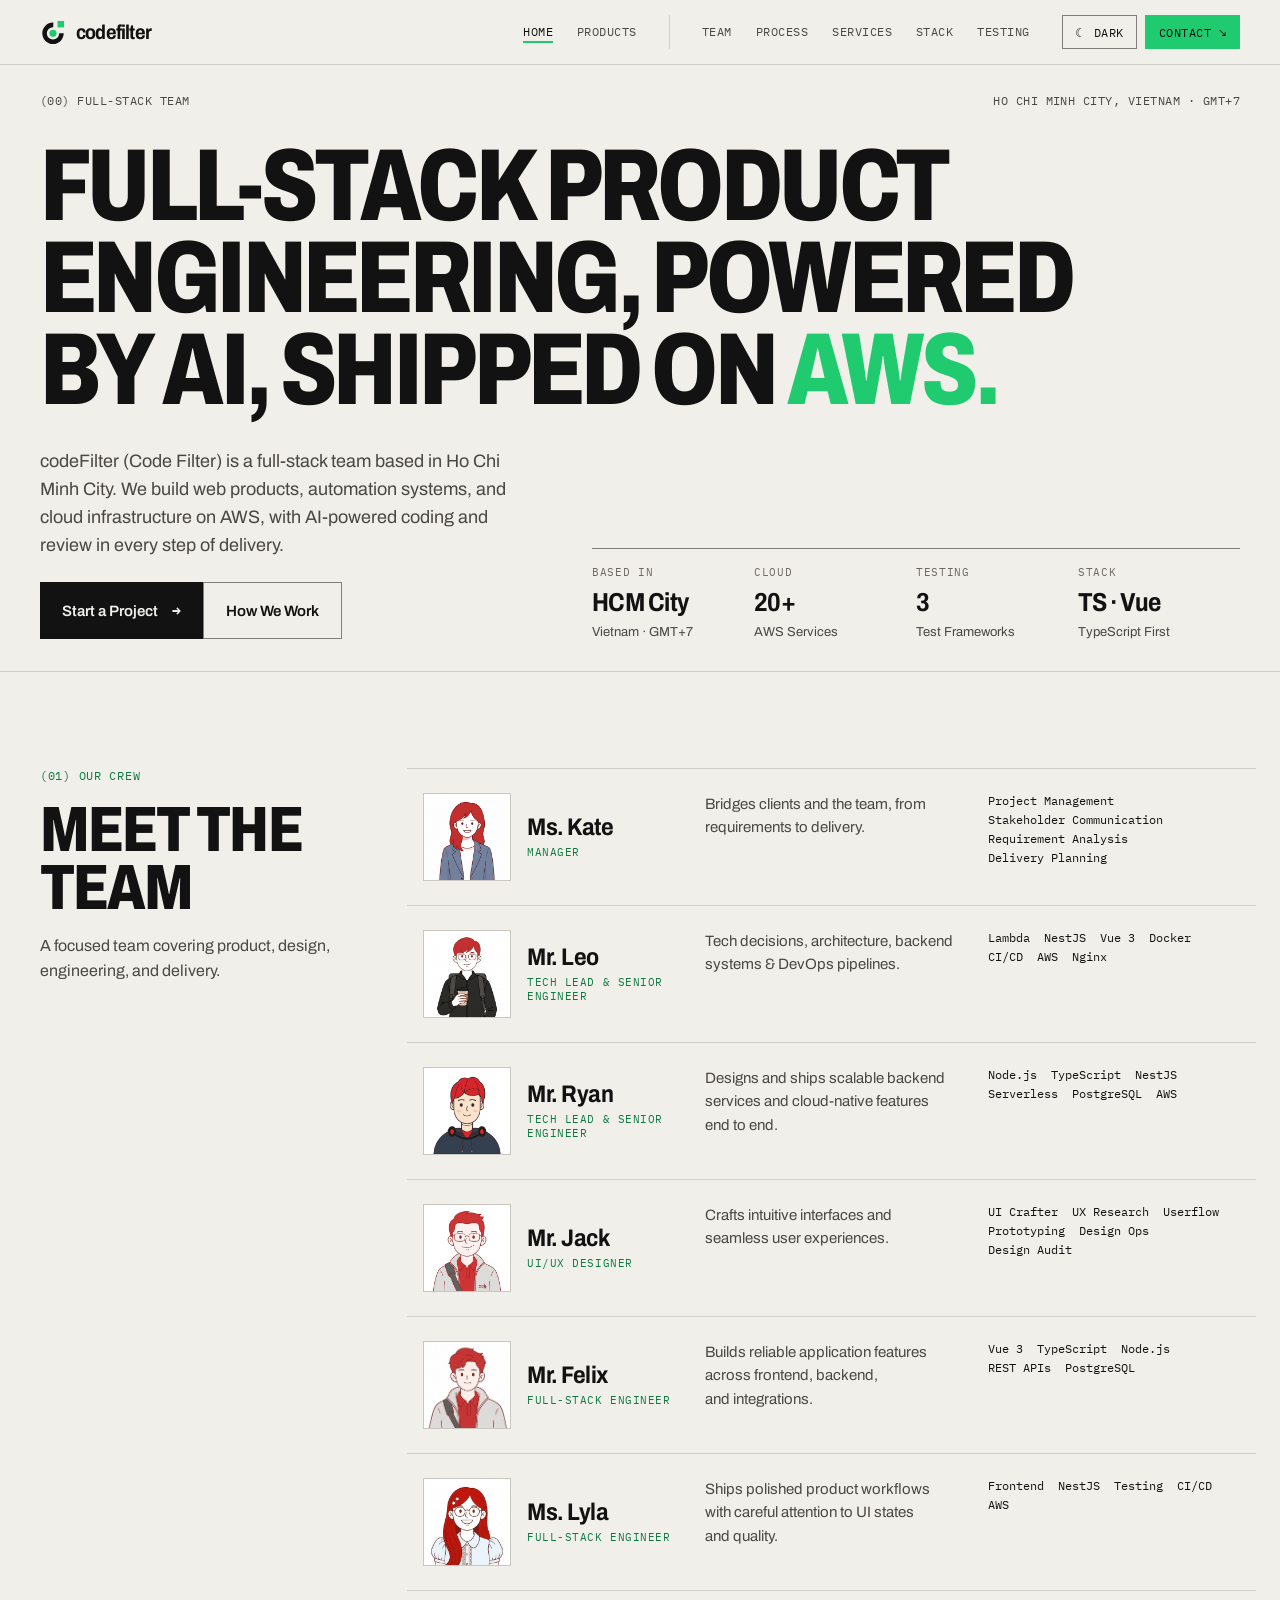
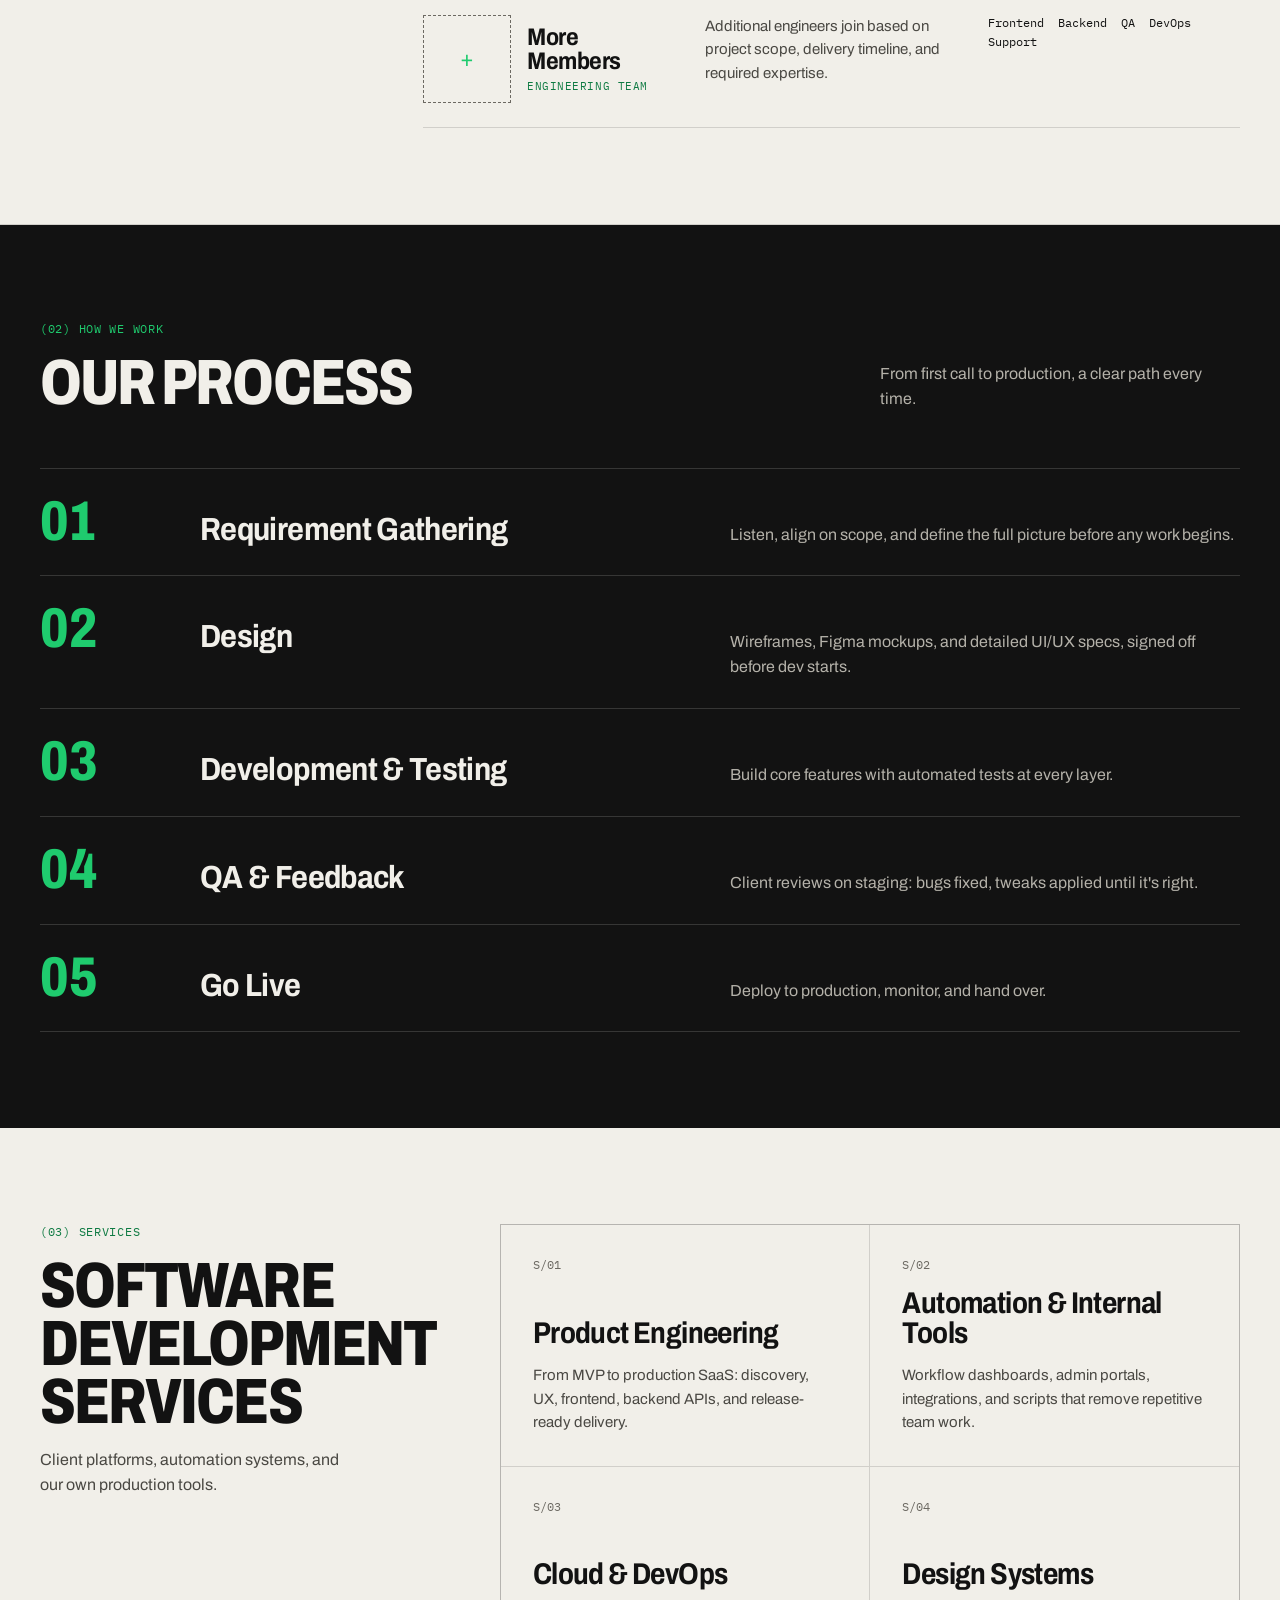
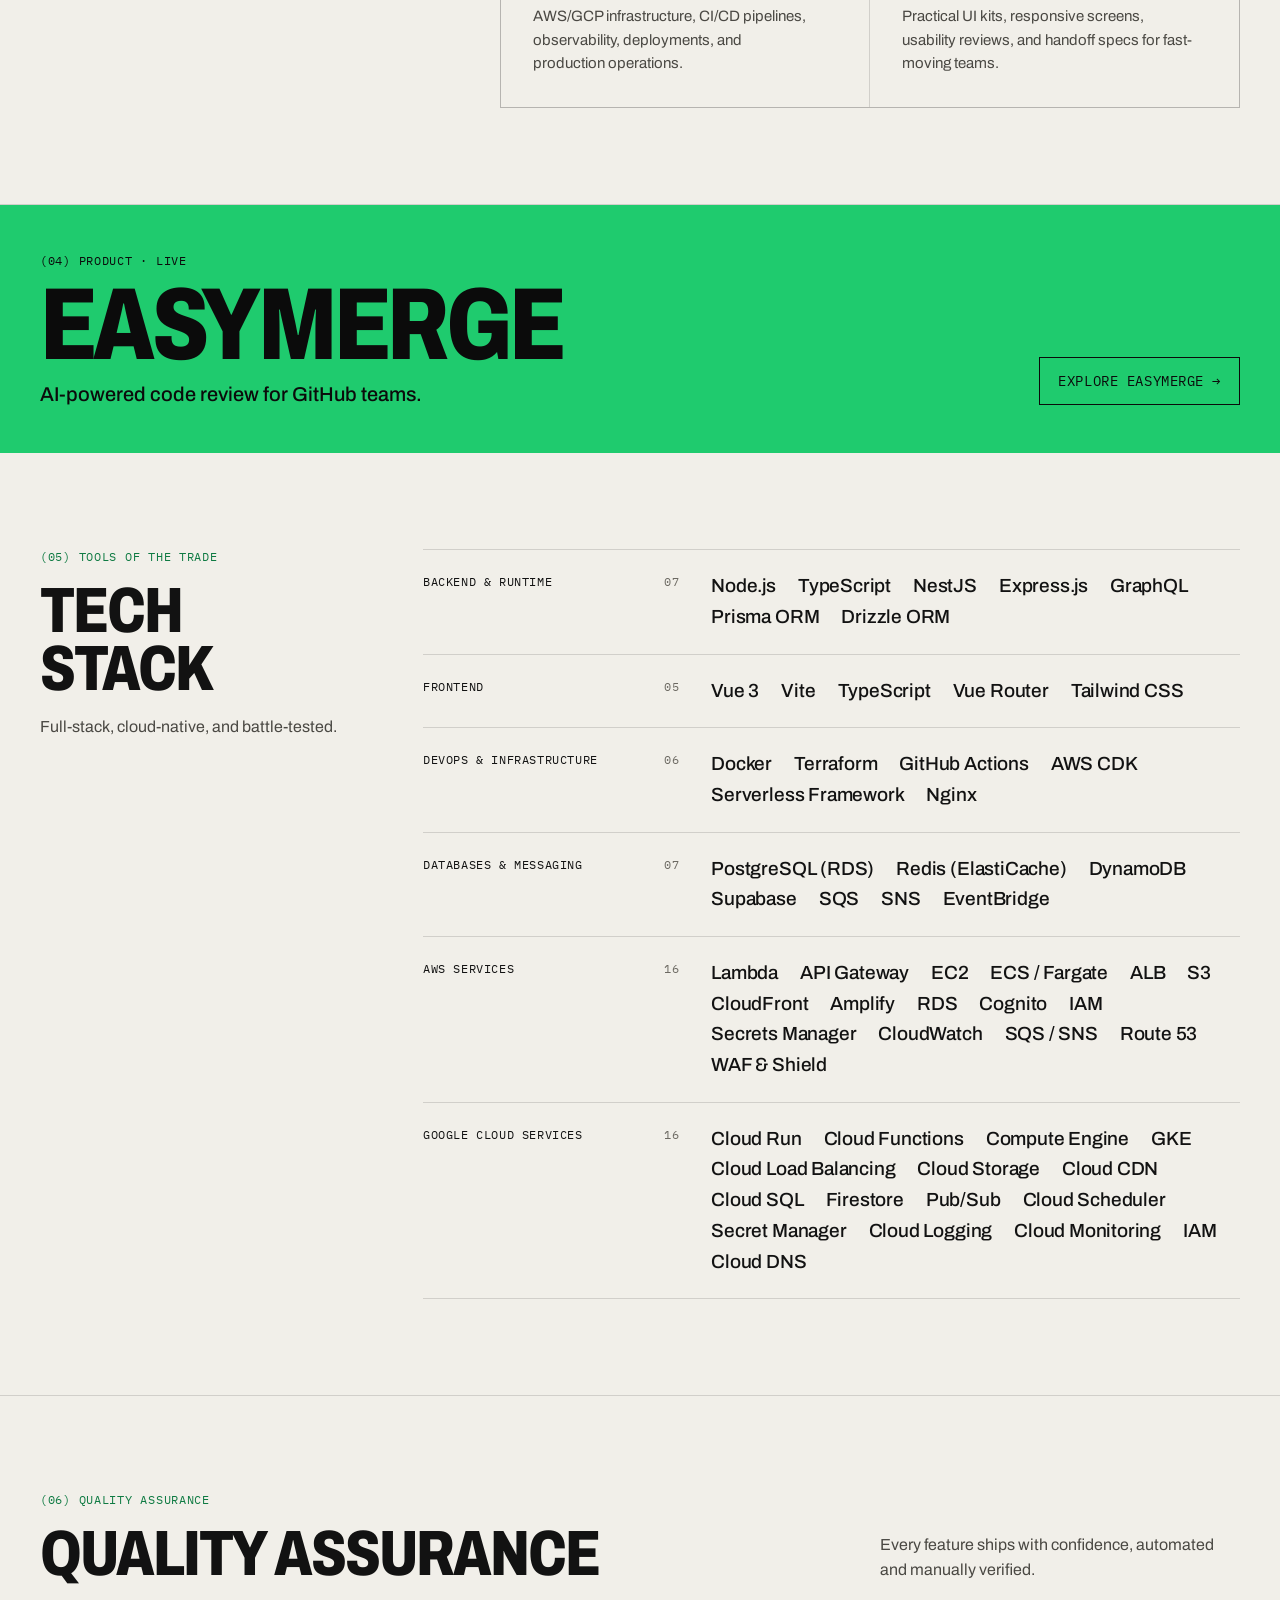
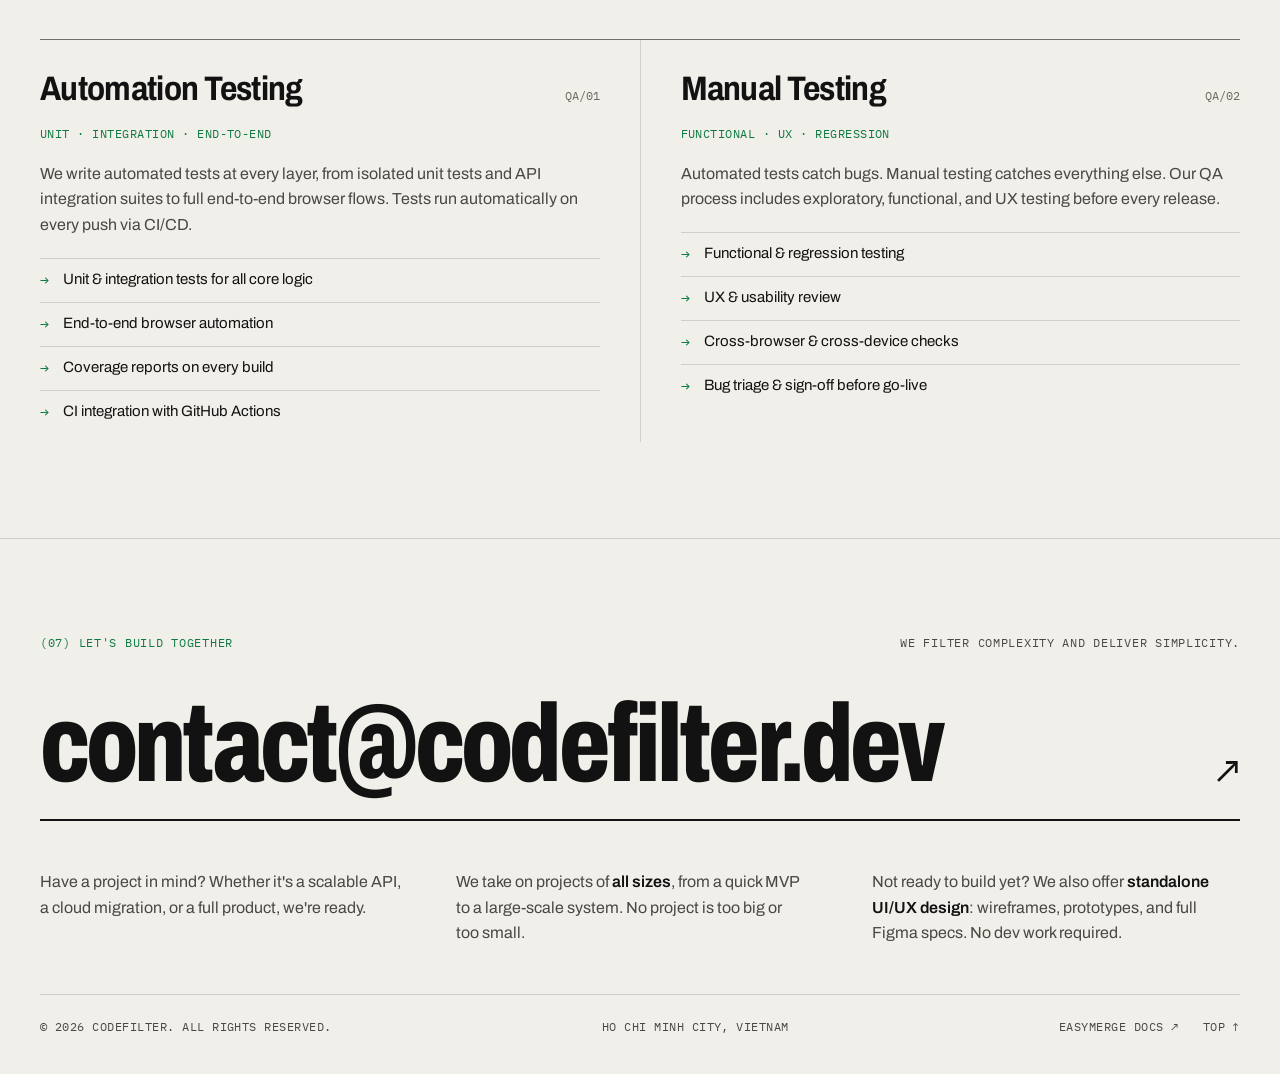
==== index.html @ 12707ea0 "feat: add Code Filter alternate brand name for SEO Co-Authored-By: Claude Opus 5.5 <noreply@anthropi" ====
<!DOCTYPE html>
<html lang="en">

<head>
  <meta charset="UTF-8" />
  <meta name="viewport" content="width=device-width, initial-scale=1.0" />
  <title>Full-Stack Development &amp; AWS Cloud Services | codeFilter</title>
  <meta name="description" content="Build web products, SaaS, automation tools, and AWS infrastructure with codeFilter (Code Filter), a full-stack development team in Ho Chi Minh City, Vietnam." />
  <link rel="canonical" href="https://codefilter.dev/" />
  <meta name="robots" content="index, follow, max-image-preview:large" />
  <meta name="theme-color" content="#F1EFE9" media="(prefers-color-scheme: light)" />
  <meta name="theme-color" content="#0F0F0E" media="(prefers-color-scheme: dark)" />

  <meta property="og:type" content="website" />
  <meta property="og:site_name" content="codeFilter" />
  <meta property="og:locale" content="en_US" />
  <meta property="og:title" content="Full-Stack Development &amp; AWS Cloud Services | codeFilter" />
  <meta property="og:description" content="Build web products, SaaS, automation tools, and AWS infrastructure with codeFilter (Code Filter), a full-stack development team in Ho Chi Minh City, Vietnam." />
  <meta property="og:url" content="https://codefilter.dev/" />
  <meta property="og:image" content="https://codefilter.dev/images/og-home.png" />
  <meta property="og:image:width" content="1200" />
  <meta property="og:image:height" content="630" />
  <meta property="og:image:alt" content="codeFilter: full-stack product engineering, powered by AI, shipped on AWS." />
  <meta name="twitter:card" content="summary_large_image" />
  <meta name="twitter:title" content="Full-Stack Development &amp; AWS Cloud Services | codeFilter" />
  <meta name="twitter:description" content="Build web products, SaaS, automation tools, and AWS infrastructure with codeFilter (Code Filter), a full-stack development team in Ho Chi Minh City, Vietnam." />
  <meta name="twitter:image" content="https://codefilter.dev/images/og-home.png" />

  <meta name="twitter:image:alt" content="codeFilter: full-stack product engineering, powered by AI, shipped on AWS." />

  <link rel="icon" href="images/favicon.svg?v=3" type="image/svg+xml" />
  <link rel="apple-touch-icon" href="images/logo-512.png" />
  <script type="application/ld+json">
{
  "@context": "https://schema.org",
  "@graph": [
    {
      "@type": "Organization",
      "@id": "https://codefilter.dev/#org",
      "name": "codeFilter",
      "alternateName": ["Code Filter", "CodeFilter"],
      "url": "https://codefilter.dev/",
      "logo": "https://codefilter.dev/images/logo-512.png",
      "email": "contact@codefilter.dev",
      "description": "Full-stack product engineering team in Ho Chi Minh City building web products, automation systems, and AWS cloud infrastructure.",
      "address": {
        "@type": "PostalAddress",
        "addressLocality": "Ho Chi Minh City",
        "addressCountry": "VN"
      },
      "areaServed": "Worldwide",
      "knowsAbout": [
        "Full-stack development",
        "TypeScript",
        "Vue 3",
        "NestJS",
        "AWS",
        "Google Cloud",
        "DevOps",
        "UI/UX design",
        "Automation testing"
      ]
    },
    {
      "@type": "WebSite",
      "@id": "https://codefilter.dev/#website",
      "url": "https://codefilter.dev/",
      "name": "codeFilter",
      "alternateName": ["Code Filter", "CodeFilter"],
      "publisher": {
        "@id": "https://codefilter.dev/#org"
      },
      "inLanguage": "en"
    },
    {
      "@type": "Service",
      "@id": "https://codefilter.dev/#service-1",
      "name": "Product Engineering",
      "description": "From MVP to production SaaS: discovery, UX, frontend, backend APIs, and release-ready delivery.",
      "url": "https://codefilter.dev/#services",
      "provider": {
        "@id": "https://codefilter.dev/#org"
      }
    },
    {
      "@type": "Service",
      "@id": "https://codefilter.dev/#service-2",
      "name": "Automation & Internal Tools",
      "description": "Workflow dashboards, admin portals, integrations, and scripts that remove repetitive team work.",
      "url": "https://codefilter.dev/#services",
      "provider": {
        "@id": "https://codefilter.dev/#org"
      }
    },
    {
      "@type": "Service",
      "@id": "https://codefilter.dev/#service-3",
      "name": "Cloud & DevOps",
      "description": "AWS/GCP infrastructure, CI/CD pipelines, observability, deployments, and production operations.",
      "url": "https://codefilter.dev/#services",
      "provider": {
        "@id": "https://codefilter.dev/#org"
      }
    },
    {
      "@type": "Service",
      "@id": "https://codefilter.dev/#service-4",
      "name": "Design Systems",
      "description": "Practical UI kits, responsive screens, usability reviews, and handoff specs for fast-moving teams.",
      "url": "https://codefilter.dev/#services",
      "provider": {
        "@id": "https://codefilter.dev/#org"
      }
    },
    {
      "@type": "WebPage",
      "@id": "https://codefilter.dev/#webpage",
      "url": "https://codefilter.dev/",
      "name": "Full-Stack Development & AWS Cloud Services | codeFilter",
      "description": "Build web products, SaaS, automation tools, and AWS infrastructure with codeFilter (Code Filter), a full-stack development team in Ho Chi Minh City, Vietnam.",
      "inLanguage": "en",
      "isPartOf": {
        "@id": "https://codefilter.dev/#website"
      },
      "about": {
        "@id": "https://codefilter.dev/#org"
      },
      "primaryImageOfPage": {
        "@type": "ImageObject",
        "url": "https://codefilter.dev/images/og-home.png",
        "width": 1200,
        "height": 630
      },
      "mentions": [
        {
          "@id": "https://codefilter.dev/#service-1"
        },
        {
          "@id": "https://codefilter.dev/#service-2"
        },
        {
          "@id": "https://codefilter.dev/#service-3"
        },
        {
          "@id": "https://codefilter.dev/#service-4"
        }
      ]
    }
  ]
}
  </script>
  <link rel="preconnect" href="https://fonts.googleapis.com" />
  <link rel="preconnect" href="https://fonts.gstatic.com" crossorigin />
  <link
    href="https://fonts.googleapis.com/css2?family=Archivo:wdth,wght@62..125,400..800&amp;family=IBM+Plex+Mono:wght@400;500&amp;display=swap"
    rel="stylesheet" />
  <link rel="stylesheet" href="style.css?v=acid8" />
  <script>
    try { if (localStorage.getItem('cf-theme') === 'dark') document.documentElement.dataset.theme = 'dark'; } catch (e) {}
  </script>
</head>

<body>

  <!-- ─── HEADER ─── -->
  <header class="site-header">
    <div class="wrap header-inner">
      <a href="/" class="brand" aria-label="codeFilter (Code Filter) home">
        <svg width="26" height="26" viewBox="0 0 40 40" aria-hidden="true">
          <circle cx="20" cy="22" r="13" fill="none" stroke="var(--ink)" stroke-width="7" stroke-dasharray="61.3 20.4"></circle>
          <circle cx="20" cy="22" r="5.5" fill="var(--accent)"></circle>
          <rect x="27" y="3" width="10" height="10" fill="var(--accent)"></rect>
        </svg>
        <span class="brand-name">codefilter</span>
      </a>
      <nav class="nav mono">
        <div class="nav-pages">
          <a href="/" class="is-active" aria-current="page">Home</a>
          <a href="products.html">Products</a>
        </div>
        <div class="nav-links">
          <a href="#team">Team</a>
          <a href="#process">Process</a>
          <a href="#services">Services</a>
          <a href="#stack">Stack</a>
          <a href="#testing">Testing</a>
        </div>
        <div class="nav-actions">
          <button type="button" class="mode-toggle" id="mode-toggle">☾ Dark</button>
          <a href="#contact" class="nav-contact">Contact ↘</a>
        </div>
      </nav>
    </div>
  </header>

  <main>

    <!-- ─── HERO ─── -->
    <section id="top" class="hero bordered">
      <div class="wrap hero-inner">
        <div class="hero-meta mono">
          <span>(00) Full-stack team</span>
          <span>Ho Chi Minh City, Vietnam · GMT+7</span>
        </div>
        <h1 class="hero-title">Full-stack product engineering, powered by AI, shipped on <span class="accent">AWS.</span></h1>
        <div class="hero-bottom">
          <div class="hero-copy">
            <p>codeFilter (Code Filter) is a full-stack team based in Ho Chi Minh City. We build web products, automation systems, and
              cloud infrastructure on AWS, with AI-powered coding and review in every step of delivery.</p>
            <div class="hero-cta">
              <a href="#contact" class="btn btn-solid">Start a Project <span class="mono">→</span></a>
              <a href="#process" class="btn btn-outline">How We Work</a>
            </div>
          </div>
          <div class="facts">
            <div class="fact">
              <span class="fact-k mono">Based in</span>
              <span class="fact-v">HCM City</span>
              <span class="fact-d">Vietnam · GMT+7</span>
            </div>
            <div class="fact">
              <span class="fact-k mono">Cloud</span>
              <span class="fact-v">20+</span>
              <span class="fact-d">AWS Services</span>
            </div>
            <div class="fact">
              <span class="fact-k mono">Testing</span>
              <span class="fact-v">3</span>
              <span class="fact-d">Test Frameworks</span>
            </div>
            <div class="fact">
              <span class="fact-k mono">Stack</span>
              <span class="fact-v">TS · Vue</span>
              <span class="fact-d">TypeScript First</span>
            </div>
          </div>
        </div>
      </div>
    </section>

    <!-- ─── TEAM ─── -->
    <section id="team" class="bordered">
      <div class="wrap section split">
        <div class="split-aside sticky">
          <span class="eyebrow mono">(01) Our crew</span>
          <h2>Meet the Team</h2>
          <p class="lede">A focused team covering product, design, engineering, and delivery.</p>
        </div>
        <div class="split-main rows">
          <div class="member">
            <div class="member-id">
              <img src="images/kate.png" alt="Ms. Kate, codeFilter team member" class="avatar" width="88" height="88" loading="lazy" decoding="async" />
              <div class="member-name">
                <h3 class="name">Ms. Kate</h3>
                <span class="role mono">Manager</span>
              </div>
            </div>
            <p class="member-desc">Bridges clients and the team, from requirements to delivery.</p>
            <div class="tags mono">
              <span>Project Management</span><span>Stakeholder Communication</span><span>Requirement Analysis</span><span>Delivery Planning</span>
            </div>
          </div>
          <div class="member">
            <div class="member-id">
              <img src="images/leo.png" alt="Mr. Leo, codeFilter team member" class="avatar" width="88" height="88" loading="lazy" decoding="async" />
              <div class="member-name">
                <h3 class="name">Mr. Leo</h3>
                <span class="role mono">Tech Lead &amp; Senior Engineer</span>
              </div>
            </div>
            <p class="member-desc">Tech decisions, architecture, backend systems &amp; DevOps pipelines.</p>
            <div class="tags mono">
              <span>Lambda</span><span>NestJS</span><span>Vue 3</span><span>Docker</span><span>CI/CD</span><span>AWS</span><span>Nginx</span>
            </div>
          </div>
          <div class="member">
            <div class="member-id">
              <img src="images/ryan.png" alt="Mr. Ryan, codeFilter team member" class="avatar" width="88" height="88" loading="lazy" decoding="async" />
              <div class="member-name">
                <h3 class="name">Mr. Ryan</h3>
                <span class="role mono">Tech Lead &amp; Senior Engineer</span>
              </div>
            </div>
            <p class="member-desc">Designs and ships scalable backend services and cloud-native features end to end.</p>
            <div class="tags mono">
              <span>Node.js</span><span>TypeScript</span><span>NestJS</span><span>Serverless</span><span>PostgreSQL</span><span>AWS</span>
            </div>
          </div>
          <div class="member">
            <div class="member-id">
              <img src="images/jack.png" alt="Mr. Jack, codeFilter team member" class="avatar" width="88" height="88" loading="lazy" decoding="async" />
              <div class="member-name">
                <h3 class="name">Mr. Jack</h3>
                <span class="role mono">UI/UX Designer</span>
              </div>
            </div>
            <p class="member-desc">Crafts intuitive interfaces and seamless user experiences.</p>
            <div class="tags mono">
              <span>UI Crafter</span><span>UX Research</span><span>Userflow</span><span>Prototyping</span><span>Design Ops</span><span>Design Audit</span>
            </div>
          </div>
          <div class="member">
            <div class="member-id">
              <img src="images/felix.png" alt="Mr. Felix, codeFilter team member" class="avatar" width="88" height="88" loading="lazy" decoding="async" />
              <div class="member-name">
                <h3 class="name">Mr. Felix</h3>
                <span class="role mono">Full-Stack Engineer</span>
              </div>
            </div>
            <p class="member-desc">Builds reliable application features across frontend, backend, and integrations.</p>
            <div class="tags mono">
              <span>Vue 3</span><span>TypeScript</span><span>Node.js</span><span>REST APIs</span><span>PostgreSQL</span>
            </div>
          </div>
          <div class="member">
            <div class="member-id">
              <img src="images/lyla.png" alt="Ms. Lyla, codeFilter team member" class="avatar" width="88" height="88" loading="lazy" decoding="async" />
              <div class="member-name">
                <h3 class="name">Ms. Lyla</h3>
                <span class="role mono">Full-Stack Engineer</span>
              </div>
            </div>
            <p class="member-desc">Ships polished product workflows with careful attention to UI states and quality.</p>
            <div class="tags mono">
              <span>Frontend</span><span>NestJS</span><span>Testing</span><span>CI/CD</span><span>AWS</span>
            </div>
          </div>
          <div class="member">
            <div class="member-id">
              <div class="avatar avatar-more" aria-hidden="true">+</div>
              <div class="member-name">
                <h3 class="name">More Members</h3>
                <span class="role mono">Engineering Team</span>
              </div>
            </div>
            <p class="member-desc">Additional engineers join based on project scope, delivery timeline, and required expertise.</p>
            <div class="tags mono">
              <span>Frontend</span><span>Backend</span><span>QA</span><span>DevOps</span><span>Support</span>
            </div>
          </div>
        </div>
      </div>
    </section>

    <!-- ─── PROCESS ─── -->
    <section id="process" class="inverse">
      <div class="wrap section stack-v">
        <div class="section-head">
          <div class="section-head-title">
            <span class="eyebrow mono">(02) How we work</span>
            <h2>Our Process</h2>
          </div>
          <p class="lede">From first call to production, a clear path every time.</p>
        </div>
        <div class="steps">
          <div class="step">
            <span class="step-n">01</span>
            <h3 class="step-title">Requirement Gathering</h3>
            <span class="step-desc">Listen, align on scope, and define the full picture before any work begins.</span>
          </div>
          <div class="step">
            <span class="step-n">02</span>
            <h3 class="step-title">Design</h3>
            <span class="step-desc">Wireframes, Figma mockups, and detailed UI/UX specs, signed off before dev starts.</span>
          </div>
          <div class="step">
            <span class="step-n">03</span>
            <h3 class="step-title">Development &amp; Testing</h3>
            <span class="step-desc">Build core features with automated tests at every layer.</span>
          </div>
          <div class="step">
            <span class="step-n">04</span>
            <h3 class="step-title">QA &amp; Feedback</h3>
            <span class="step-desc">Client reviews on staging: bugs fixed, tweaks applied until it's right.</span>
          </div>
          <div class="step">
            <span class="step-n">05</span>
            <h3 class="step-title">Go Live</h3>
            <span class="step-desc">Deploy to production, monitor, and hand over.</span>
          </div>
        </div>
      </div>
    </section>

    <!-- ─── SERVICES ─── -->
    <section id="services" class="bordered">
      <div class="wrap section split">
        <div class="split-aside">
          <span class="eyebrow mono">(03) Services</span>
          <h2>Software Development Services</h2>
          <p class="lede">Client platforms, automation systems, and our own production tools.</p>
        </div>
        <div class="split-main services">
          <div class="service">
            <span class="service-n mono">S/01</span>
            <h3 class="service-title">Product Engineering</h3>
            <span class="service-desc">From MVP to production SaaS: discovery, UX, frontend, backend APIs, and release-ready delivery.</span>
          </div>
          <div class="service">
            <span class="service-n mono">S/02</span>
            <h3 class="service-title">Automation &amp; Internal Tools</h3>
            <span class="service-desc">Workflow dashboards, admin portals, integrations, and scripts that remove repetitive team work.</span>
          </div>
          <div class="service">
            <span class="service-n mono">S/03</span>
            <h3 class="service-title">Cloud &amp; DevOps</h3>
            <span class="service-desc">AWS/GCP infrastructure, CI/CD pipelines, observability, deployments, and production operations.</span>
          </div>
          <div class="service">
            <span class="service-n mono">S/04</span>
            <h3 class="service-title">Design Systems</h3>
            <span class="service-desc">Practical UI kits, responsive screens, usability reviews, and handoff specs for fast-moving teams.</span>
          </div>
        </div>
      </div>
    </section>

    <!-- ─── PRODUCT BAND ─── -->
    <a id="product" href="products.html" class="product-band">
      <div class="wrap product-inner">
        <div class="product-copy">
          <span class="mono eyebrow-plain">(04) Product · Live</span>
          <span class="product-name">EasyMerge</span>
          <span class="product-lede">AI-powered code review for GitHub teams.</span>
        </div>
        <span class="product-cta mono">Explore EasyMerge →</span>
      </div>
    </a>

    <!-- ─── TECH STACK ─── -->
    <section id="stack" class="bordered">
      <div class="wrap section split">
        <div class="split-aside sticky">
          <span class="eyebrow mono">(05) Tools of the trade</span>
          <h2>Tech Stack</h2>
          <p class="lede">Full-stack, cloud-native, and battle-tested.</p>
        </div>
        <div class="split-main rows">
          <div class="stack-row">
            <div class="stack-head mono"><span>Backend &amp; Runtime</span><span class="dim">07</span></div>
            <div class="stack-items">
              <span>Node.js</span><span>TypeScript</span><span>NestJS</span><span>Express.js</span><span>GraphQL</span><span>Prisma ORM</span><span>Drizzle ORM</span>
            </div>
          </div>
          <div class="stack-row">
            <div class="stack-head mono"><span>Frontend</span><span class="dim">05</span></div>
            <div class="stack-items">
              <span>Vue 3</span><span>Vite</span><span>TypeScript</span><span>Vue Router</span><span>Tailwind CSS</span>
            </div>
          </div>
          <div class="stack-row">
            <div class="stack-head mono"><span>DevOps &amp; Infrastructure</span><span class="dim">06</span></div>
            <div class="stack-items">
              <span>Docker</span><span>Terraform</span><span>GitHub Actions</span><span>AWS CDK</span><span>Serverless Framework</span><span>Nginx</span>
            </div>
          </div>
          <div class="stack-row">
            <div class="stack-head mono"><span>Databases &amp; Messaging</span><span class="dim">07</span></div>
            <div class="stack-items">
              <span>PostgreSQL (RDS)</span><span>Redis (ElastiCache)</span><span>DynamoDB</span><span>Supabase</span><span>SQS</span><span>SNS</span><span>EventBridge</span>
            </div>
          </div>
          <div class="stack-row">
            <div class="stack-head mono"><span>AWS Services</span><span class="dim">16</span></div>
            <div class="stack-items">
              <span>Lambda</span><span>API Gateway</span><span>EC2</span><span>ECS / Fargate</span><span>ALB</span><span>S3</span><span>CloudFront</span><span>Amplify</span><span>RDS</span><span>Cognito</span><span>IAM</span><span>Secrets Manager</span><span>CloudWatch</span><span>SQS / SNS</span><span>Route 53</span><span>WAF &amp; Shield</span>
            </div>
          </div>
          <div class="stack-row">
            <div class="stack-head mono"><span>Google Cloud Services</span><span class="dim">16</span></div>
            <div class="stack-items">
              <span>Cloud Run</span><span>Cloud Functions</span><span>Compute Engine</span><span>GKE</span><span>Cloud Load Balancing</span><span>Cloud Storage</span><span>Cloud CDN</span><span>Cloud SQL</span><span>Firestore</span><span>Pub/Sub</span><span>Cloud Scheduler</span><span>Secret Manager</span><span>Cloud Logging</span><span>Cloud Monitoring</span><span>IAM</span><span>Cloud DNS</span>
            </div>
          </div>
        </div>
      </div>
    </section>

    <!-- ─── TESTING ─── -->
    <section id="testing" class="bordered">
      <div class="wrap section stack-v">
        <div class="section-head">
          <div class="section-head-title">
            <span class="eyebrow mono">(06) Quality assurance</span>
            <h2>Quality Assurance</h2>
          </div>
          <p class="lede">Every feature ships with confidence, automated and manually verified.</p>
        </div>
        <div class="qa-grid">
          <div class="qa">
            <div class="qa-top">
              <h3 class="qa-title">Automation Testing</h3>
              <span class="mono dim">QA/01</span>
            </div>
            <span class="qa-sub mono">Unit · Integration · End-to-End</span>
            <p>We write automated tests at every layer, from isolated unit tests and API integration suites to full
              end-to-end browser flows. Tests run automatically on every push via CI/CD.</p>
            <ul class="qa-list">
              <li>Unit &amp; integration tests for all core logic</li>
              <li>End-to-end browser automation</li>
              <li>Coverage reports on every build</li>
              <li>CI integration with GitHub Actions</li>
            </ul>
          </div>
          <div class="qa">
            <div class="qa-top">
              <h3 class="qa-title">Manual Testing</h3>
              <span class="mono dim">QA/02</span>
            </div>
            <span class="qa-sub mono">Functional · UX · Regression</span>
            <p>Automated tests catch bugs. Manual testing catches everything else. Our QA process includes exploratory,
              functional, and UX testing before every release.</p>
            <ul class="qa-list">
              <li>Functional &amp; regression testing</li>
              <li>UX &amp; usability review</li>
              <li>Cross-browser &amp; cross-device checks</li>
              <li>Bug triage &amp; sign-off before go-live</li>
            </ul>
          </div>
        </div>
      </div>
    </section>

  </main>

  <!-- ─── CONTACT / FOOTER ─── -->
  <footer id="contact">
    <div class="wrap footer-inner">
      <div class="footer-meta mono">
        <span class="accent-text">(07) Let's build together</span>
        <span>We filter complexity and deliver simplicity.</span>
      </div>
      <a href="mailto:contact@codefilter.dev" class="footer-email">
        <span class="footer-email-text">contact@codefilter.dev</span>
        <span class="mono footer-email-arrow">↗</span>
      </a>
      <div class="footer-copy">
        <p>Have a project in mind? Whether it's a scalable API, a cloud migration, or a full product, we're ready.</p>
        <p>We take on projects of <strong>all sizes</strong>, from a quick MVP to a large-scale system. No project is
          too big or too small.</p>
        <p>Not ready to build yet? We also offer <strong>standalone UI/UX design</strong>: wireframes, prototypes, and
          full Figma specs. No dev work required.</p>
      </div>
      <div class="footer-bottom mono">
        <span>© 2026 codefilter. All rights reserved.</span>
        <span>Ho Chi Minh City, Vietnam</span>
        <div class="footer-links">
          <a href="https://docs.ez-merge.com/" target="_blank" rel="noopener">EasyMerge Docs ↗</a>
          <a href="#top">Top ↑</a>
        </div>
      </div>
    </div>
  </footer>

  <script>
    (function () {
      const root = document.documentElement;
      const btn = document.getElementById('mode-toggle');
      function render() {
        btn.textContent = root.dataset.theme === 'dark' ? '☀ Light' : '☾ Dark';
      }
      btn.addEventListener('click', function () {
        const dark = root.dataset.theme !== 'dark';
        if (dark) root.dataset.theme = 'dark'; else delete root.dataset.theme;
        try { localStorage.setItem('cf-theme', dark ? 'dark' : 'light'); } catch (e) {}
        render();
      });
      render();
    })();
  </script>
</body>

</html>
---- style.css ----
/* ─── TOKENS (Acid accent) ─── */
:root {
  --bg: #F1EFE9;
  --bg2: #E8E5DD;
  --panel: #F8F7F3;
  --ink: #121212;
  --ink2: #4A4843;
  --ink3: #6C6962;
  --line: rgba(18, 18, 18, 0.14);
  --line2: rgba(18, 18, 18, 0.5);
  --invInk2: #B4B1A9;
  --invLine: rgba(241, 239, 233, 0.16);
  --accent: #1FCB6E;
  --onAccent: #0B0B0B;
  --accentText: #0E7A42;
  --hl: rgba(31, 203, 110, 0.12);
  --fm: "IBM Plex Mono", ui-monospace, monospace;
  --fs: "Archivo", system-ui, sans-serif;
  --gutter: 40px;
  color-scheme: light;
}

:root[data-theme="dark"] {
  --bg: #0F0F0E;
  --bg2: #191917;
  --panel: #151513;
  --ink: #EDEBE5;
  --ink2: #A6A39B;
  --ink3: #7E7B73;
  --line: rgba(237, 235, 229, 0.13);
  --line2: rgba(237, 235, 229, 0.45);
  --invInk2: #4A4843;
  --invLine: rgba(18, 18, 18, 0.16);
  --accentText: #3BDB85;
  color-scheme: dark;
}

/* ─── BASE ─── */
*,
*::before,
*::after { box-sizing: border-box; }

html { scroll-behavior: smooth; scroll-padding-top: 64px; }

body {
  margin: 0;
  background: var(--bg);
  color: var(--ink);
  font-family: var(--fs);
  -webkit-font-smoothing: antialiased;
  transition: background .3s, color .3s;
}

a { color: inherit; text-decoration: none; }
p { margin: 0; }
h3 { margin: 0; font-size: inherit; font-weight: inherit; }
img { display: block; }

.wrap { max-width: 1440px; margin: 0 auto; padding-left: var(--gutter); padding-right: var(--gutter); }
.mono { font-family: var(--fm); }
.dim { color: var(--ink3); }
.accent { color: var(--accent); }
.accent-text { color: var(--accentText); }
.bordered { border-bottom: 1px solid var(--line); }

h1, h2 {
  margin: 0;
  font-weight: 800;
  font-stretch: 78%;
  text-transform: uppercase;
}

h2 {
  font-size: clamp(44px, 5vw, 76px);
  line-height: 0.9;
  letter-spacing: -0.03em;
}

.eyebrow,
.eyebrow-plain {
  font-size: 12px;
  letter-spacing: 0.06em;
  text-transform: uppercase;
}
.eyebrow { color: var(--accentText); }

.lede {
  max-width: 360px;
  font-size: 16px;
  line-height: 1.55;
  color: var(--ink2);
}

/* ─── HEADER ─── */
.site-header {
  position: sticky;
  top: 0;
  z-index: 20;
  background: var(--bg);
  border-bottom: 1px solid var(--line);
  transition: background .3s;
}

.header-inner {
  height: 64px;
  display: flex;
  align-items: center;
  justify-content: space-between;
  gap: 24px;
}

.brand { display: flex; align-items: center; gap: 10px; }
.brand-name { font-weight: 700; font-size: 20px; letter-spacing: -0.04em; font-stretch: 88%; }

.nav {
  display: flex;
  align-items: center;
  gap: 32px;
  font-size: 12px;
  letter-spacing: 0.04em;
  text-transform: uppercase;
}

.nav-pages,
.nav-links { display: flex; gap: 24px; }
.nav-pages a,
.nav-links a { color: var(--ink2); padding: 2px 0; border-bottom: 2px solid transparent; transition: color .15s, border-color .15s; }
.nav-pages a:hover,
.nav-links a:hover { color: var(--ink); }
.nav-pages a.is-active { color: var(--ink); border-bottom-color: var(--accent); }
.nav-links { align-self: stretch; align-items: center; padding-left: 32px; border-left: 1px solid var(--line); }

.nav-actions { display: flex; align-items: center; gap: 8px; }

.mode-toggle {
  height: 34px;
  padding: 0 12px;
  border: 1px solid var(--line2);
  background: transparent;
  color: var(--ink);
  cursor: pointer;
  font: inherit;
  letter-spacing: inherit;
  text-transform: inherit;
  white-space: nowrap;
}
.mode-toggle:hover { background: var(--ink); color: var(--bg); }

.nav-contact {
  height: 34px;
  display: flex;
  align-items: center;
  padding: 0 14px;
  background: var(--accent);
  color: var(--onAccent);
  white-space: nowrap;
}
.nav-contact:hover { opacity: 0.88; }

/* ─── HERO ─── */
.hero-inner {
  padding-top: 28px;
  display: flex;
  flex-direction: column;
  gap: 32px;
}

.hero-meta {
  display: flex;
  justify-content: space-between;
  gap: 16px;
  flex-wrap: wrap;
  font-size: 12px;
  letter-spacing: 0.04em;
  text-transform: uppercase;
  color: var(--ink2);
}

.hero-title {
  font-size: clamp(48px, min(8vw, 14.5vh), 136px);
  line-height: 0.9;
  letter-spacing: -0.035em;
  text-wrap: balance;
}

.hero-bottom {
  display: flex;
  flex-wrap: wrap;
  gap: 32px 64px;
  align-items: flex-end;
  justify-content: space-between;
  padding-bottom: 32px;
}

.hero-copy {
  flex: 1 1 360px;
  max-width: 560px;
  display: flex;
  flex-direction: column;
  gap: 22px;
}

.hero-copy p {
  font-size: 18px;
  line-height: 1.55;
  color: var(--ink2);
  text-wrap: pretty;
}

.hero-cta { display: flex; flex-wrap: wrap; }

.btn {
  display: flex;
  align-items: center;
  gap: 14px;
  padding: 16px 22px;
  font-weight: 600;
  font-size: 15px;
  transition: background .15s, color .15s;
}
.btn-solid { background: var(--ink); color: var(--bg); }
.btn-solid:hover { background: var(--accent); color: var(--onAccent); }
.btn-outline { border: 1px solid var(--line2); color: var(--ink); }
.btn-outline:hover { background: var(--bg2); }

.facts {
  flex: 1 1 520px;
  max-width: 720px;
  display: grid;
  grid-template-columns: repeat(auto-fit, minmax(min(100%, 160px), 1fr));
  border-top: 1px solid var(--line2);
}

.fact {
  padding: 16px 16px 0 0;
  display: flex;
  flex-direction: column;
  gap: 10px;
}
.fact-k { font-size: 11px; letter-spacing: 0.06em; text-transform: uppercase; color: var(--ink3); }
.fact-v { font-weight: 700; font-stretch: 85%; font-size: 26px; letter-spacing: -0.02em; line-height: 1; }
.fact-d { font-size: 13px; color: var(--ink2); }

/* ─── SECTION LAYOUTS ─── */
.section { padding-top: 96px; padding-bottom: 96px; }

.split { display: flex; flex-wrap: wrap; gap: 40px 64px; }

.split-aside {
  flex: 1 1 260px;
  display: flex;
  flex-direction: column;
  gap: 18px;
  align-self: flex-start;
}
.split-aside .lede { max-width: 320px; }
.sticky { position: sticky; top: 96px; }

.split-main { flex: 3 1 640px; min-width: 0; }

.rows { display: flex; flex-direction: column; border-bottom: 1px solid var(--line); }

.stack-v { display: flex; flex-direction: column; gap: 56px; }

.section-head {
  display: flex;
  flex-wrap: wrap;
  justify-content: space-between;
  align-items: flex-end;
  gap: 24px;
}
.section-head-title { display: flex; flex-direction: column; gap: 18px; }

/* ─── TEAM ─── */
.member {
  display: flex;
  flex-wrap: wrap;
  gap: 16px 32px;
  padding: 24px 16px;
  margin: 0 -16px;
  border-top: 1px solid var(--line);
  transition: background .15s;
}
.member:hover { background: var(--bg2); }

.member-id { flex: 1 1 240px; display: flex; align-items: center; gap: 16px; }

.avatar {
  width: 88px;
  height: 88px;
  flex: none;
  object-fit: cover;
  background: var(--bg2);
  border: 1px solid var(--line);
}

.avatar-more {
  display: flex;
  align-items: center;
  justify-content: center;
  background: transparent;
  border: 1px dashed var(--ink3);
  font-size: 22px;
  color: var(--accent);
}

.member-name { display: flex; flex-direction: column; gap: 6px; }
.name { font-weight: 700; font-stretch: 88%; font-size: 24px; letter-spacing: -0.02em; line-height: 1; }
.role { font-size: 11px; letter-spacing: 0.05em; text-transform: uppercase; color: var(--accentText); }

.member-desc {
  flex: 1.2 1 240px;
  font-size: 15px;
  line-height: 1.55;
  color: var(--ink2);
  text-wrap: pretty;
}

.tags {
  flex: 1.2 1 240px;
  display: flex;
  flex-wrap: wrap;
  gap: 4px 14px;
  align-content: flex-start;
  font-size: 12px;
}

/* ─── PROCESS (inverse) ─── */
.inverse { background: var(--ink); color: var(--bg); transition: background .3s, color .3s; }
.inverse .eyebrow { color: var(--accent); }
.inverse .lede { color: var(--invInk2); }

.steps { display: flex; flex-direction: column; border-bottom: 1px solid var(--invLine); }

.step {
  display: flex;
  flex-wrap: wrap;
  align-items: baseline;
  gap: 12px 40px;
  padding: 28px 0;
  border-top: 1px solid var(--invLine);
}
.step-n { flex: none; width: 120px; font-weight: 800; font-stretch: 78%; font-size: 56px; line-height: 0.9; color: var(--accent); }
.step-title { flex: 1 1 300px; font-weight: 700; font-stretch: 88%; font-size: 32px; letter-spacing: -0.02em; line-height: 1.05; }
.step-desc { flex: 1 1 320px; font-size: 16px; line-height: 1.55; color: var(--invInk2); text-wrap: pretty; }

/* ─── SERVICES ─── */
.services {
  display: grid;
  grid-template-columns: repeat(auto-fit, minmax(min(100%, 340px), 1fr));
  gap: 1px;
  background: var(--line);
  border: 1px solid var(--line);
  align-self: flex-start;
}

.service {
  background: var(--bg);
  padding: 32px;
  display: flex;
  flex-direction: column;
  gap: 16px;
  min-height: 240px;
  transition: background .15s;
}
.service:hover { background: var(--bg2); }
.service-n { font-size: 12px; color: var(--ink3); }
.service-title { margin-top: auto; font-weight: 700; font-stretch: 85%; font-size: 30px; letter-spacing: -0.02em; line-height: 1; }
.service-desc { font-size: 15px; line-height: 1.55; color: var(--ink2); text-wrap: pretty; }

/* ─── PRODUCT BAND ─── */
.product-band { display: block; background: var(--accent); color: var(--onAccent); }

.product-inner {
  padding-top: 48px;
  padding-bottom: 48px;
  display: flex;
  flex-wrap: wrap;
  align-items: flex-end;
  justify-content: space-between;
  gap: 24px;
}

.product-copy { display: flex; flex-direction: column; gap: 14px; }
.product-name {
  font-weight: 800;
  font-stretch: 78%;
  font-size: clamp(56px, 8vw, 128px);
  line-height: 0.85;
  letter-spacing: -0.035em;
  text-transform: uppercase;
}
.product-lede { font-size: 20px; font-weight: 500; }

.product-cta {
  font-size: 14px;
  letter-spacing: 0.04em;
  text-transform: uppercase;
  padding: 14px 18px;
  border: 1px solid var(--onAccent);
  white-space: nowrap;
  transition: background .15s, color .15s;
}
.product-band:hover .product-cta { background: var(--onAccent); color: var(--accent); }

/* ─── STACK ─── */
.stack-row {
  display: flex;
  flex-wrap: wrap;
  gap: 12px 32px;
  padding: 24px 0;
  border-top: 1px solid var(--line);
}

.stack-head {
  flex: 1 1 200px;
  display: flex;
  justify-content: space-between;
  gap: 12px;
  font-size: 12px;
  letter-spacing: 0.05em;
  text-transform: uppercase;
}

.stack-items {
  flex: 3 1 360px;
  display: flex;
  flex-wrap: wrap;
  gap: 6px 22px;
  font-size: 19px;
  font-weight: 500;
  letter-spacing: -0.01em;
  line-height: 1.3;
}

/* ─── QA ─── */
.qa-grid {
  display: grid;
  grid-template-columns: repeat(auto-fit, minmax(min(100%, 440px), 1fr));
  gap: 1px;
  background: var(--line);
  border-top: 1px solid var(--line2);
}

.qa {
  background: var(--bg);
  padding: 32px 40px 8px 0;
  display: flex;
  flex-direction: column;
  gap: 20px;
}
.qa + .qa { padding-left: 40px; padding-right: 0; }

.qa-top { display: flex; justify-content: space-between; align-items: baseline; gap: 12px; }
.qa-top .dim { font-size: 12px; }
.qa-title { font-weight: 700; font-stretch: 85%; font-size: 34px; letter-spacing: -0.02em; line-height: 1; }
.qa-sub { font-size: 12px; letter-spacing: 0.04em; text-transform: uppercase; color: var(--accentText); }
.qa p { max-width: 560px; font-size: 16px; line-height: 1.6; color: var(--ink2); text-wrap: pretty; }

.qa-list { list-style: none; margin: 0; padding: 0; }
.qa-list li {
  display: flex;
  gap: 14px;
  padding: 12px 0;
  border-top: 1px solid var(--line);
  font-size: 15px;
}
.qa-list li::before { content: "→"; font-family: var(--fm); color: var(--accentText); }

/* ─── FOOTER ─── */
.footer-inner {
  padding-top: 96px;
  padding-bottom: 40px;
  display: flex;
  flex-direction: column;
  gap: 48px;
}

.footer-meta {
  display: flex;
  justify-content: space-between;
  gap: 16px;
  flex-wrap: wrap;
  font-size: 12px;
  letter-spacing: 0.06em;
  text-transform: uppercase;
  color: var(--ink2);
}

.footer-email {
  display: flex;
  align-items: flex-end;
  justify-content: space-between;
  gap: 24px;
  flex-wrap: wrap;
  padding-bottom: 28px;
  border-bottom: 2px solid var(--ink);
  color: var(--ink);
  transition: color .15s;
}
.footer-email:hover { color: var(--accentText); }
.footer-email-text {
  font-weight: 800;
  font-stretch: 72%;
  font-size: clamp(44px, 8.6vw, 148px);
  line-height: 0.85;
  letter-spacing: -0.035em;
  word-break: break-word;
}
.footer-email-arrow { font-size: 40px; line-height: 1; }

.footer-copy {
  display: grid;
  grid-template-columns: repeat(auto-fit, minmax(min(100%, 300px), 1fr));
  gap: 32px 48px;
  font-size: 16px;
  line-height: 1.6;
  color: var(--ink2);
}
.footer-copy p { text-wrap: pretty; }
.footer-copy strong { color: var(--ink); font-weight: 600; }

.footer-bottom {
  display: flex;
  justify-content: space-between;
  align-items: center;
  gap: 16px;
  flex-wrap: wrap;
  padding-top: 24px;
  border-top: 1px solid var(--line);
  font-size: 12px;
  letter-spacing: 0.04em;
  text-transform: uppercase;
  color: var(--ink2);
}
.footer-links { display: flex; gap: 24px; }
.footer-links a:hover { color: var(--accentText); }

/* ─── PRODUCT PAGE ─── */

.back-link { color: var(--ink2); transition: color .15s; }
.back-link:hover { color: var(--ink); }

.live-dot { display: flex; align-items: center; gap: 8px; }
.live-dot::before { content: ""; width: 8px; height: 8px; background: var(--accent); }

.p-hero-inner { padding-top: 40px; display: flex; flex-direction: column; gap: 40px; }

.p-title {
  font-stretch: 72%;
  font-size: clamp(80px, 17vw, 280px);
  line-height: 0.8;
  letter-spacing: -0.04em;
}

.p-tagline-row {
  display: flex;
  flex-wrap: wrap;
  justify-content: space-between;
  align-items: flex-end;
  gap: 24px;
  padding-bottom: 40px;
  border-bottom: 1px solid var(--line);
}
.p-tagline { max-width: 760px; font-weight: 700; font-stretch: 85%; font-size: clamp(26px, 3vw, 40px); letter-spacing: -0.02em; line-height: 1.05; }

.p-overview { padding-top: 56px; padding-bottom: 96px; display: flex; flex-wrap: wrap; gap: 48px 64px; }
.p-overview-copy { flex: 1 1 300px; display: flex; flex-direction: column; gap: 24px; }
.p-overview-copy p { max-width: 440px; font-size: 20px; line-height: 1.5; text-wrap: pretty; }

.review { flex: 1.6 1 520px; min-width: 0; border: 1px solid var(--line2); background: var(--panel); }
.review-bar {
  display: flex;
  align-items: center;
  justify-content: space-between;
  gap: 12px;
  padding: 12px 18px;
  border-bottom: 1px solid var(--line);
  font-size: 12px;
  letter-spacing: 0.04em;
  text-transform: uppercase;
}
.review-bar .live-dot { gap: 10px; color: var(--ink2); }
.review-status { padding: 4px 8px; background: var(--ink); color: var(--bg); }
.review-body { padding: 24px; display: flex; flex-direction: column; gap: 18px; }
.review-pr { display: flex; flex-direction: column; gap: 8px; }
.review-repo { font-size: 12px; color: var(--ink3); }
.review-title { font-weight: 700; font-stretch: 88%; font-size: 24px; letter-spacing: -0.02em; line-height: 1.1; }

.code { border: 1px solid var(--line); font-size: 13px; line-height: 1; overflow-x: auto; }
.code-line { display: flex; gap: 20px; padding: 12px 14px; color: var(--ink2); white-space: nowrap; }
.code-line span:first-child { color: var(--ink3); }
.code-line.is-hl { background: var(--hl); box-shadow: inset 3px 0 0 var(--accent); color: var(--ink); }
.code-line.is-hl span:first-child { color: var(--accentText); }

.finding { display: flex; flex-wrap: wrap; gap: 8px 16px; padding: 16px; background: var(--hl); }
.finding-label { flex: none; font-size: 11px; letter-spacing: 0.06em; text-transform: uppercase; color: var(--accentText); padding-top: 3px; }
.finding-text { flex: 1 1 240px; font-size: 15px; line-height: 1.5; }

.review-foot { display: flex; justify-content: space-between; font-size: 12px; letter-spacing: 0.04em; text-transform: uppercase; color: var(--ink3); }

.features .service { min-height: 200px; }

/* ─── RESPONSIVE ─── */
@media (max-width: 960px) {
  .nav-links { display: none; }
  .sticky { position: static; }
  .qa, .qa + .qa { padding-left: 0; padding-right: 0; }
}

@media (max-width: 600px) {
  :root { --gutter: 16px; }
  .section { padding-top: 64px; padding-bottom: 64px; }
  .hero-inner { gap: 24px; padding-top: 20px; }
  .hero-copy p { font-size: 16px; }
  .brand-name { display: none; }
  .nav { gap: 16px; }
  .nav-pages { gap: 14px; }
  .mode-toggle { padding: 0 10px; }
  .step-n { width: auto; font-size: 44px; }
  .step-title { font-size: 26px; }
  .service, .features .service { padding: 24px; min-height: 0; }
  .p-overview { padding-bottom: 64px; }
  .review-body { padding: 16px; }
  .footer-inner { padding-top: 64px; }
  .footer-email-text { font-size: 10vw; }
  .p-title { font-size: 18vw; }
}

@media (prefers-reduced-motion: reduce) {
  html { scroll-behavior: auto; }
  * { transition: none !important; }
}
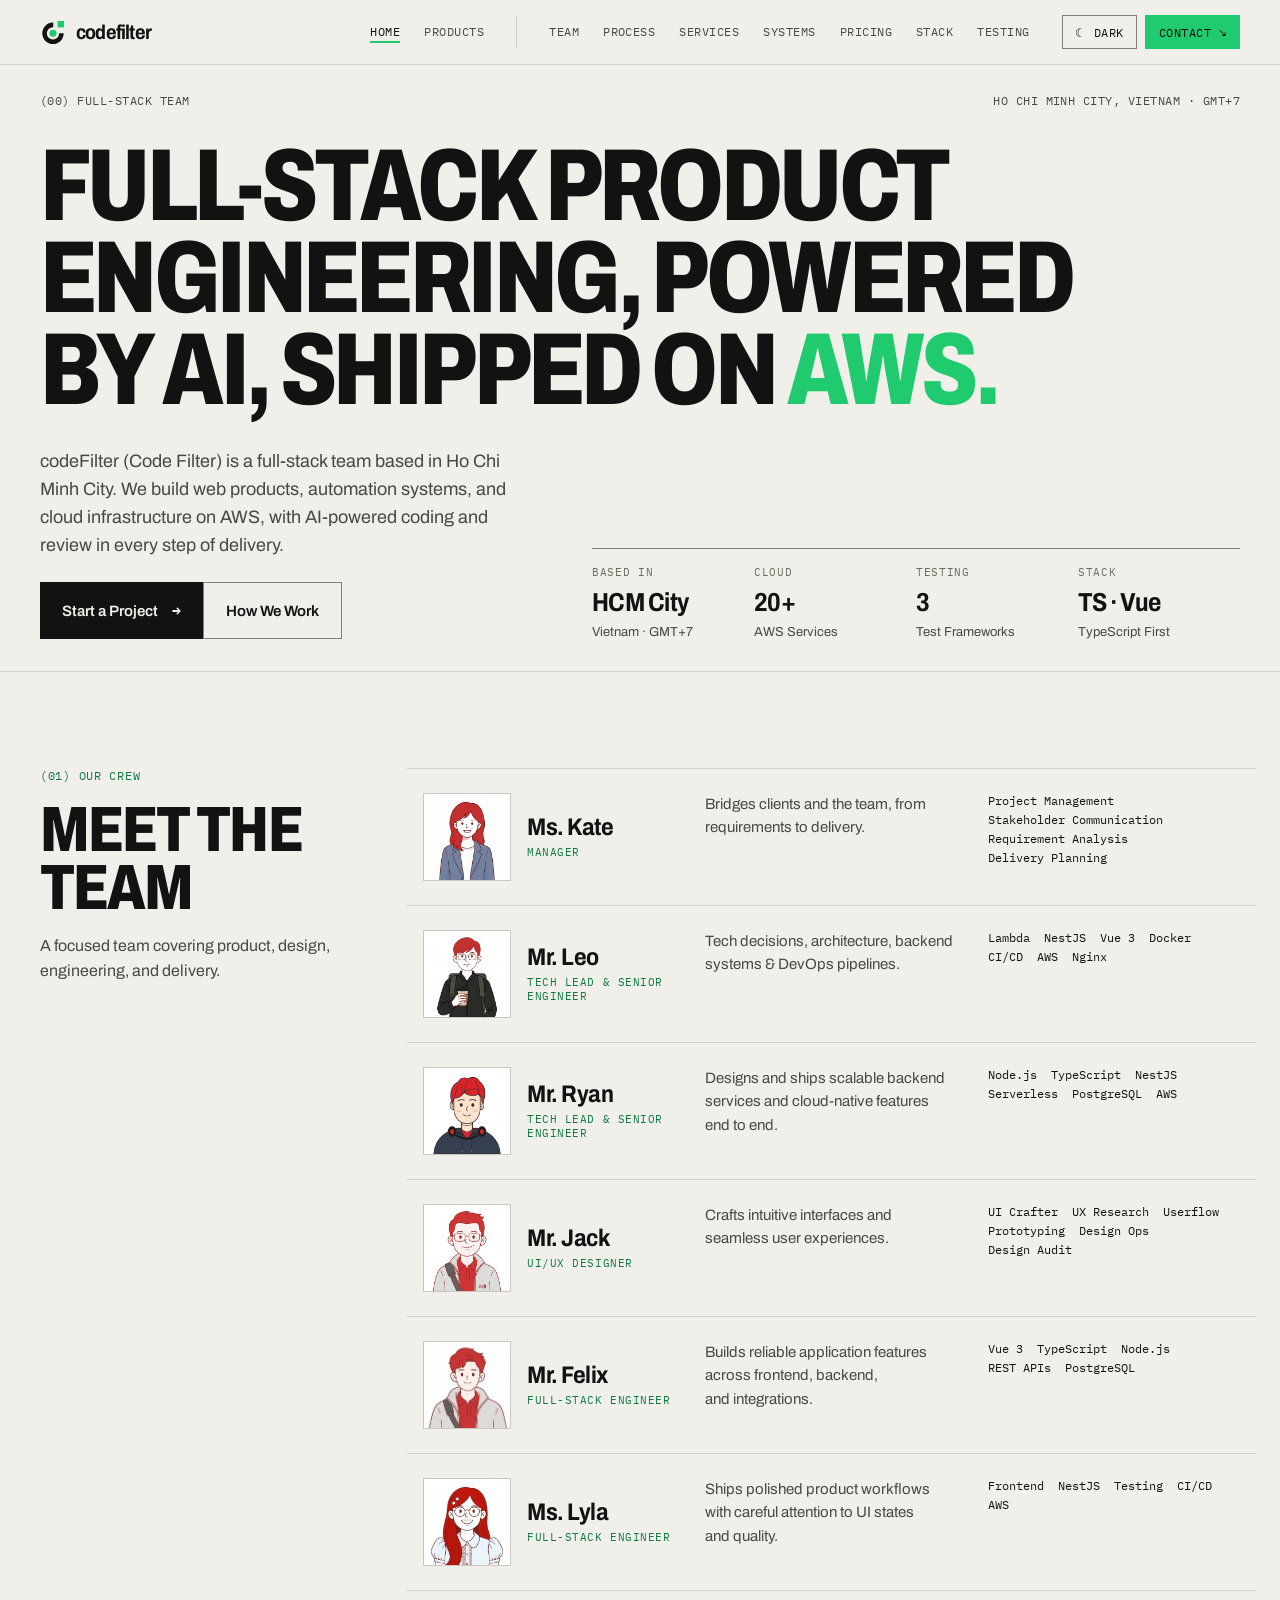
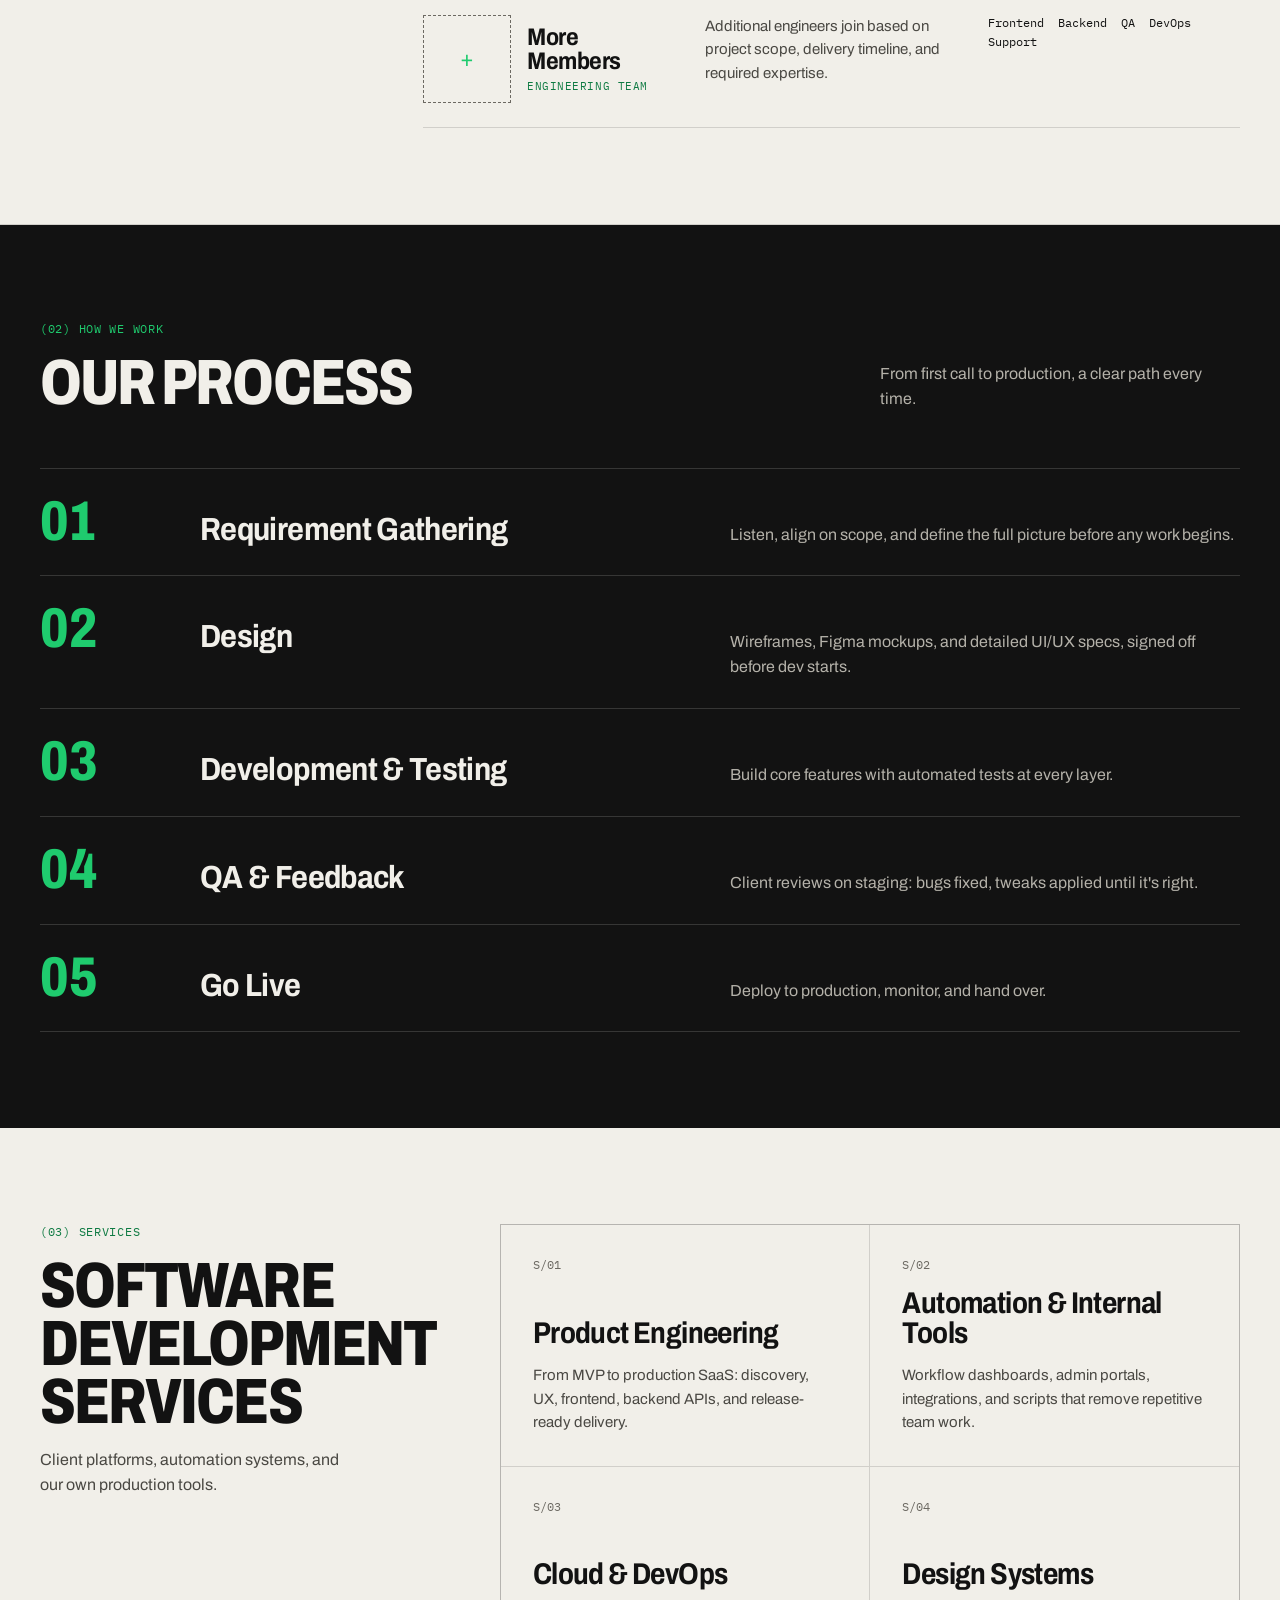
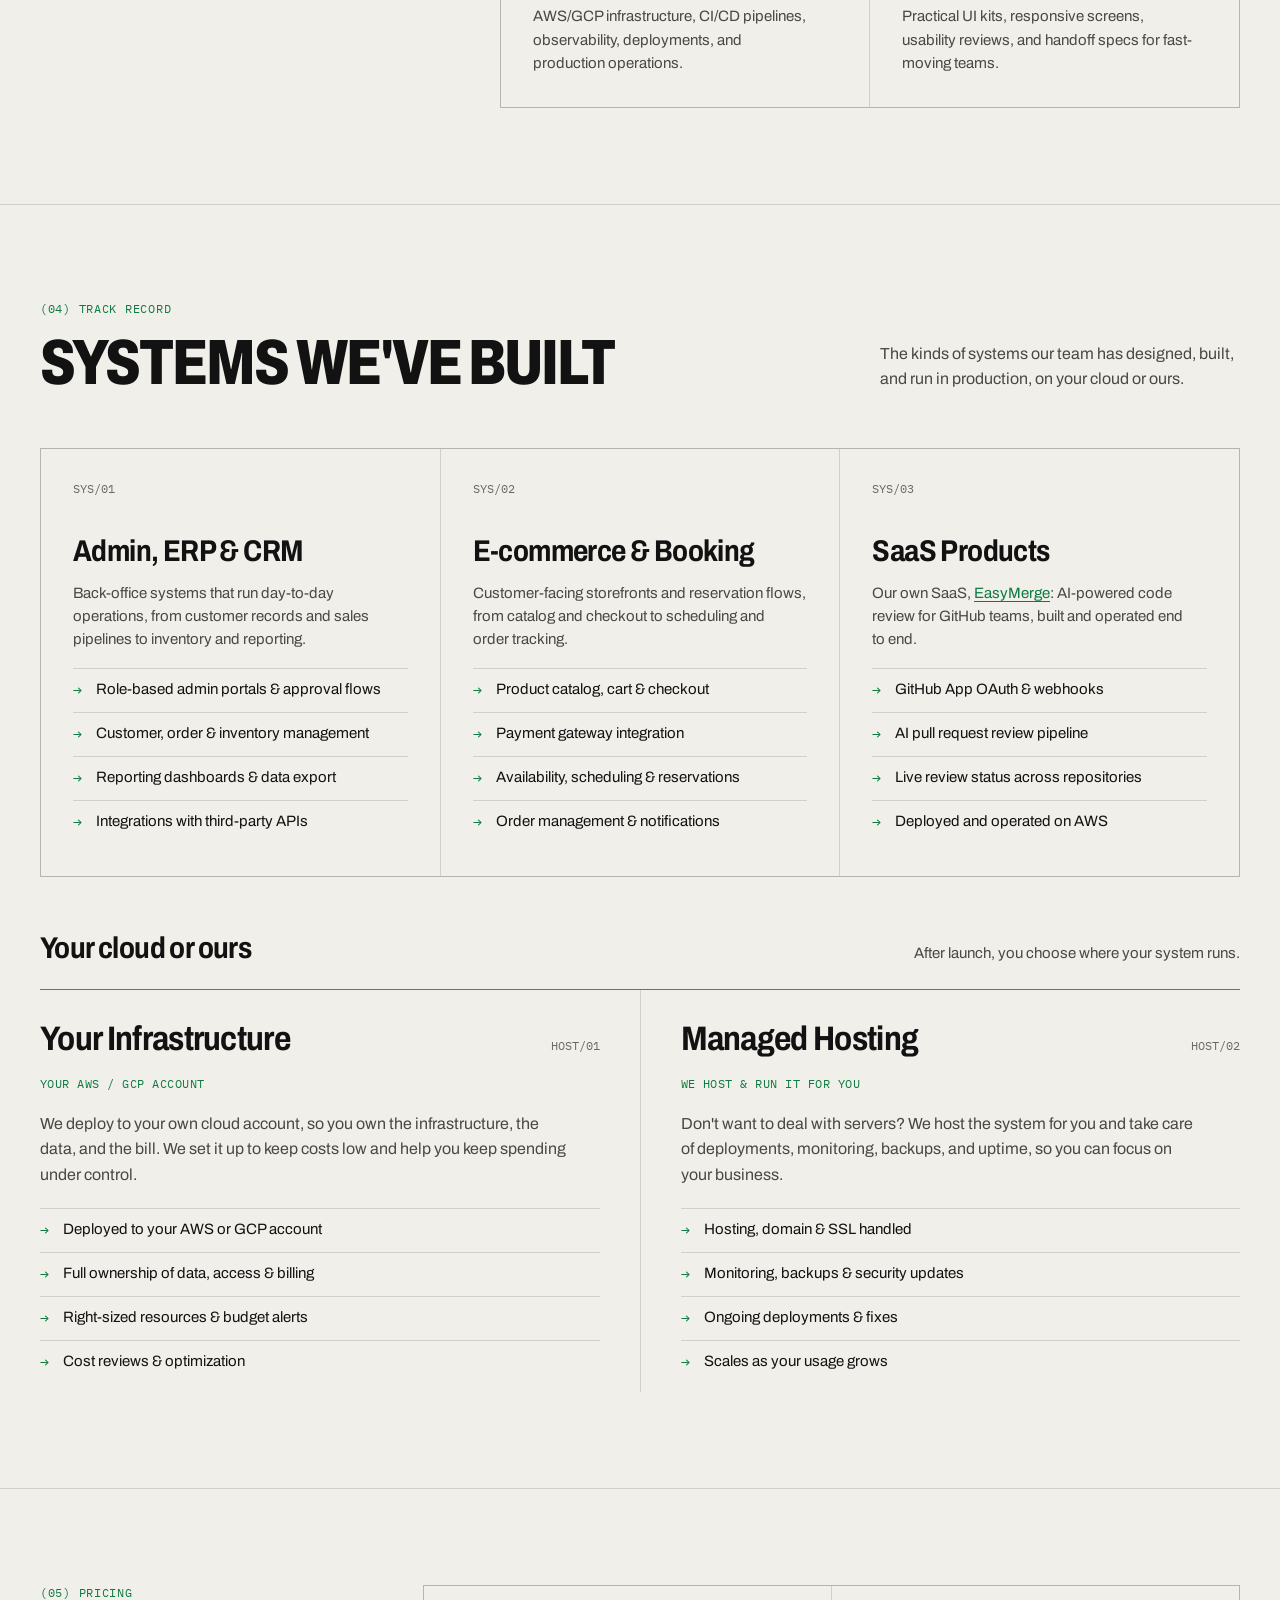
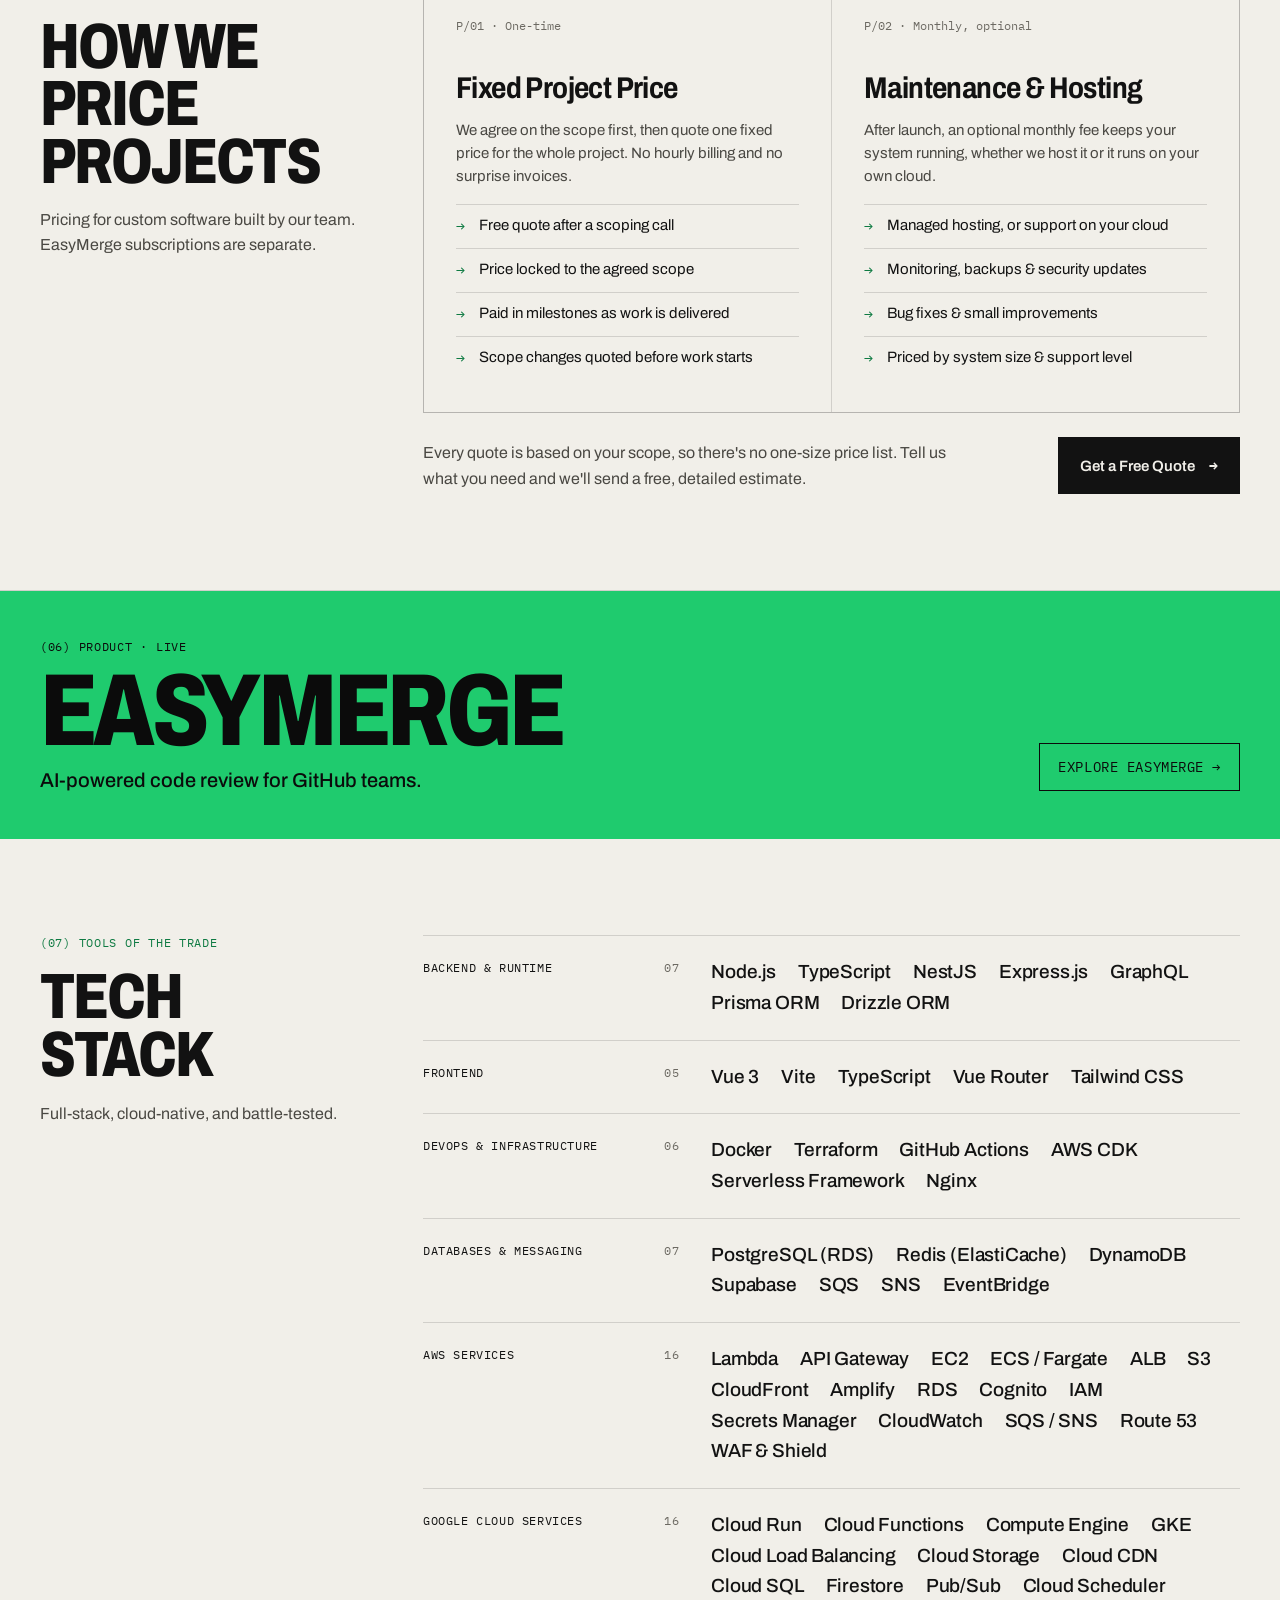
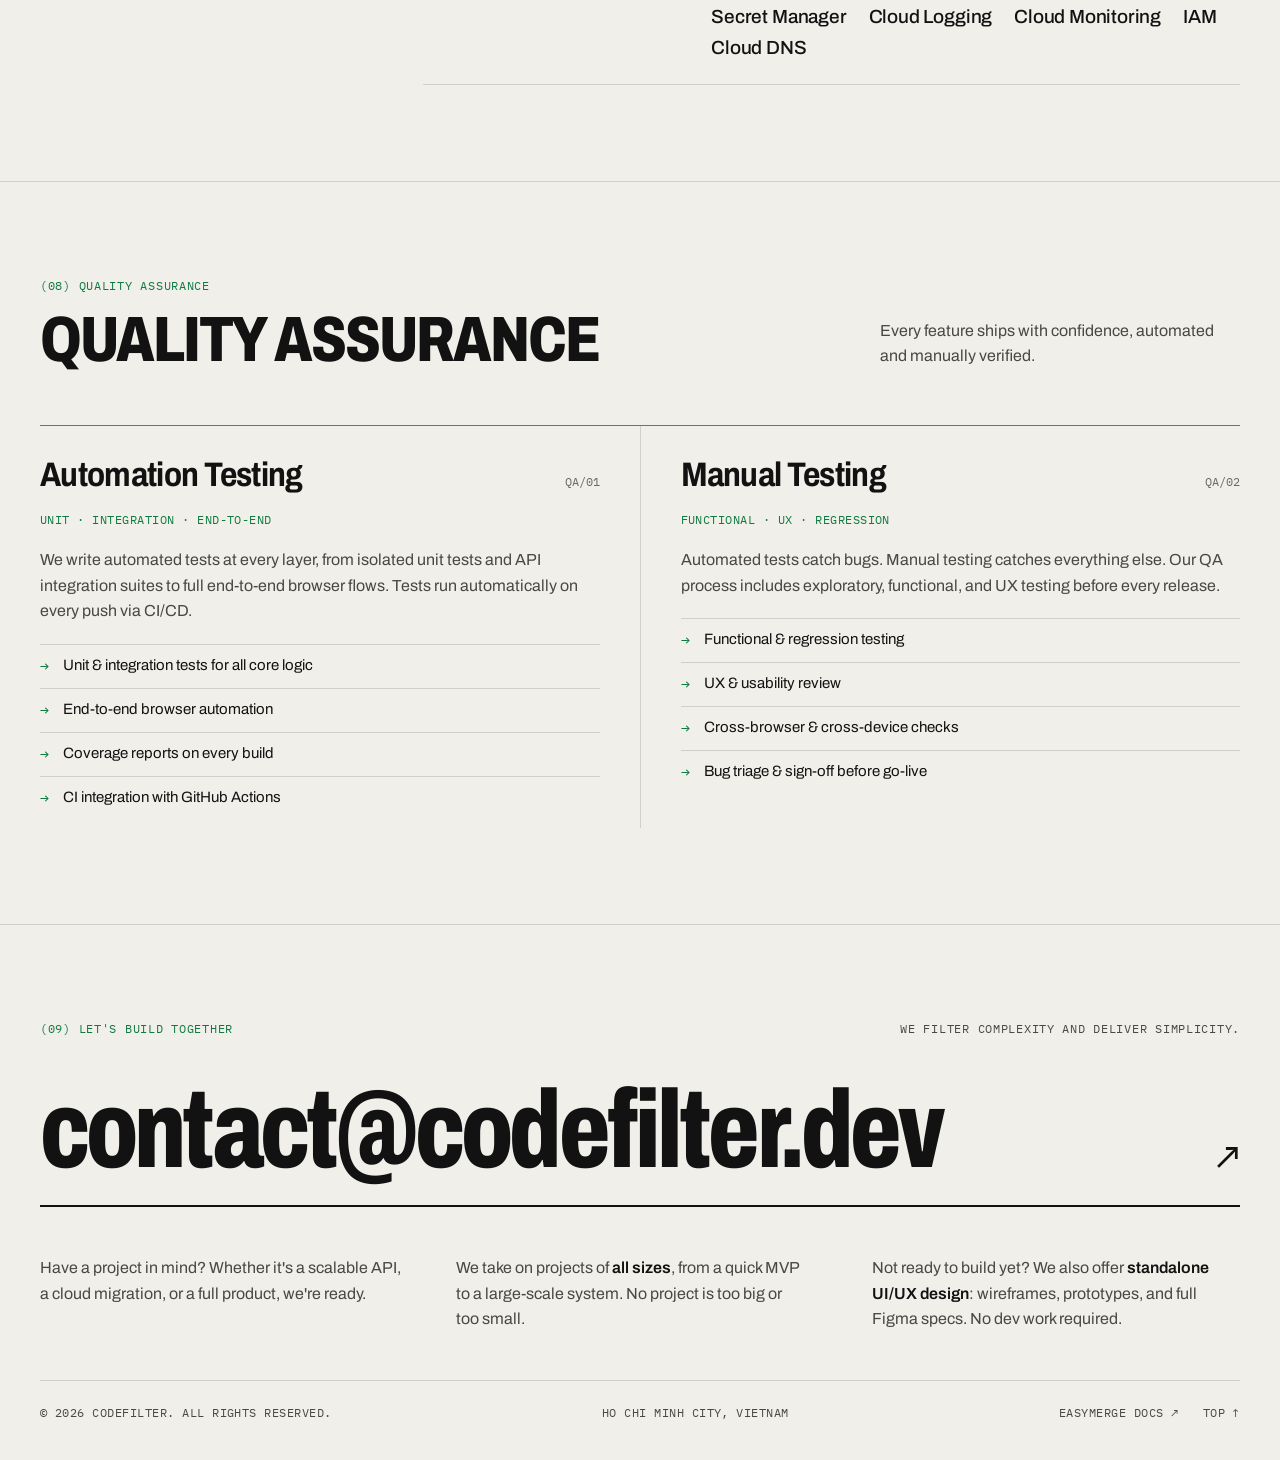
==== commit 13c26b99: "feat: add systems, hosting, and pricing sections Co-Authored-By: Claude Opus 5.5 <noreply@anthropic." ====
--- a/index.html
+++ b/index.html
@@ -154,7 +154,7 @@
   <link
     href="https://fonts.googleapis.com/css2?family=Archivo:wdth,wght@62..125,400..800&amp;family=IBM+Plex+Mono:wght@400;500&amp;display=swap"
     rel="stylesheet" />
-  <link rel="stylesheet" href="style.css?v=acid8" />
+  <link rel="stylesheet" href="style.css?v=acid11" />
   <script>
     try { if (localStorage.getItem('cf-theme') === 'dark') document.documentElement.dataset.theme = 'dark'; } catch (e) {}
   </script>
@@ -182,6 +182,8 @@
           <a href="#team">Team</a>
           <a href="#process">Process</a>
           <a href="#services">Services</a>
+          <a href="#systems">Systems</a>
+          <a href="#pricing">Pricing</a>
           <a href="#stack">Stack</a>
           <a href="#testing">Testing</a>
         </div>
@@ -415,11 +417,138 @@
       </div>
     </section>
 
+    <!-- ─── SYSTEMS ─── -->
+    <section id="systems" class="bordered">
+      <div class="wrap section stack-v">
+        <div class="section-head">
+          <div class="section-head-title">
+            <span class="eyebrow mono">(04) Track record</span>
+            <h2>Systems We've Built</h2>
+          </div>
+          <p class="lede">The kinds of systems our team has designed, built, and run in production, on your cloud or ours.</p>
+        </div>
+        <div class="systems">
+          <div class="system">
+            <span class="service-n mono">SYS/01</span>
+            <h3 class="system-title">Admin, ERP &amp; CRM</h3>
+            <p class="service-desc">Back-office systems that run day-to-day operations, from customer records and sales pipelines to inventory and reporting.</p>
+            <ul class="qa-list">
+              <li>Role-based admin portals &amp; approval flows</li>
+              <li>Customer, order &amp; inventory management</li>
+              <li>Reporting dashboards &amp; data export</li>
+              <li>Integrations with third-party APIs</li>
+            </ul>
+          </div>
+          <div class="system">
+            <span class="service-n mono">SYS/02</span>
+            <h3 class="system-title">E-commerce &amp; Booking</h3>
+            <p class="service-desc">Customer-facing storefronts and reservation flows, from catalog and checkout to scheduling and order tracking.</p>
+            <ul class="qa-list">
+              <li>Product catalog, cart &amp; checkout</li>
+              <li>Payment gateway integration</li>
+              <li>Availability, scheduling &amp; reservations</li>
+              <li>Order management &amp; notifications</li>
+            </ul>
+          </div>
+          <div class="system">
+            <span class="service-n mono">SYS/03</span>
+            <h3 class="system-title">SaaS Products</h3>
+            <p class="service-desc">Our own SaaS, <a href="products.html" class="text-link">EasyMerge</a>: AI-powered code review for GitHub teams, built and operated end to end.</p>
+            <ul class="qa-list">
+              <li>GitHub App OAuth &amp; webhooks</li>
+              <li>AI pull request review pipeline</li>
+              <li>Live review status across repositories</li>
+              <li>Deployed and operated on AWS</li>
+            </ul>
+          </div>
+        </div>
+        <div class="hosting">
+          <div class="hosting-head">
+            <h3 class="system-title">Your cloud or ours</h3>
+            <p class="service-desc">After launch, you choose where your system runs.</p>
+          </div>
+          <div class="qa-grid">
+            <div class="qa">
+              <div class="qa-top">
+                <h4 class="qa-title">Your Infrastructure</h4>
+                <span class="mono dim">HOST/01</span>
+              </div>
+              <span class="qa-sub mono">Your AWS / GCP account</span>
+              <p>We deploy to your own cloud account, so you own the infrastructure, the data, and the bill. We set it
+                up to keep costs low and help you keep spending under control.</p>
+              <ul class="qa-list">
+                <li>Deployed to your AWS or GCP account</li>
+                <li>Full ownership of data, access &amp; billing</li>
+                <li>Right-sized resources &amp; budget alerts</li>
+                <li>Cost reviews &amp; optimization</li>
+              </ul>
+            </div>
+            <div class="qa">
+              <div class="qa-top">
+                <h4 class="qa-title">Managed Hosting</h4>
+                <span class="mono dim">HOST/02</span>
+              </div>
+              <span class="qa-sub mono">We host &amp; run it for you</span>
+              <p>Don't want to deal with servers? We host the system for you and take care of deployments, monitoring,
+                backups, and uptime, so you can focus on your business.</p>
+              <ul class="qa-list">
+                <li>Hosting, domain &amp; SSL handled</li>
+                <li>Monitoring, backups &amp; security updates</li>
+                <li>Ongoing deployments &amp; fixes</li>
+                <li>Scales as your usage grows</li>
+              </ul>
+            </div>
+          </div>
+        </div>
+      </div>
+    </section>
+
+    <!-- ─── PRICING ─── -->
+    <section id="pricing" class="bordered">
+      <div class="wrap section split">
+        <div class="split-aside">
+          <span class="eyebrow mono">(05) Pricing</span>
+          <h2>How We Price Projects</h2>
+          <p class="lede">Pricing for custom software built by our team. EasyMerge subscriptions are separate.</p>
+        </div>
+        <div class="split-main pricing">
+          <div class="systems">
+            <div class="system">
+              <span class="service-n mono">P/01 · One-time</span>
+              <h3 class="system-title">Fixed Project Price</h3>
+              <p class="service-desc">We agree on the scope first, then quote one fixed price for the whole project. No hourly billing and no surprise invoices.</p>
+              <ul class="qa-list">
+                <li>Free quote after a scoping call</li>
+                <li>Price locked to the agreed scope</li>
+                <li>Paid in milestones as work is delivered</li>
+                <li>Scope changes quoted before work starts</li>
+              </ul>
+            </div>
+            <div class="system">
+              <span class="service-n mono">P/02 · Monthly, optional</span>
+              <h3 class="system-title">Maintenance &amp; Hosting</h3>
+              <p class="service-desc">After launch, an optional monthly fee keeps your system running, whether we host it or it runs on your own cloud.</p>
+              <ul class="qa-list">
+                <li>Managed hosting, or support on your cloud</li>
+                <li>Monitoring, backups &amp; security updates</li>
+                <li>Bug fixes &amp; small improvements</li>
+                <li>Priced by system size &amp; support level</li>
+              </ul>
+            </div>
+          </div>
+          <div class="pricing-note">
+            <p>Every quote is based on your scope, so there's no one-size price list. Tell us what you need and we'll send a free, detailed estimate.</p>
+            <a href="#contact" class="btn btn-solid">Get a Free Quote <span class="mono">→</span></a>
+          </div>
+        </div>
+      </div>
+    </section>
+
     <!-- ─── PRODUCT BAND ─── -->
     <a id="product" href="products.html" class="product-band">
       <div class="wrap product-inner">
         <div class="product-copy">
-          <span class="mono eyebrow-plain">(04) Product · Live</span>
+          <span class="mono eyebrow-plain">(06) Product · Live</span>
           <span class="product-name">EasyMerge</span>
           <span class="product-lede">AI-powered code review for GitHub teams.</span>
         </div>
@@ -431,7 +560,7 @@
     <section id="stack" class="bordered">
       <div class="wrap section split">
         <div class="split-aside sticky">
-          <span class="eyebrow mono">(05) Tools of the trade</span>
+          <span class="eyebrow mono">(07) Tools of the trade</span>
           <h2>Tech Stack</h2>
           <p class="lede">Full-stack, cloud-native, and battle-tested.</p>
         </div>
@@ -481,7 +610,7 @@
       <div class="wrap section stack-v">
         <div class="section-head">
           <div class="section-head-title">
-            <span class="eyebrow mono">(06) Quality assurance</span>
+            <span class="eyebrow mono">(08) Quality assurance</span>
             <h2>Quality Assurance</h2>
           </div>
           <p class="lede">Every feature ships with confidence, automated and manually verified.</p>
@@ -527,7 +656,7 @@
   <footer id="contact">
     <div class="wrap footer-inner">
       <div class="footer-meta mono">
-        <span class="accent-text">(07) Let's build together</span>
+        <span class="accent-text">(09) Let's build together</span>
         <span>We filter complexity and deliver simplicity.</span>
       </div>
       <a href="mailto:contact@codefilter.dev" class="footer-email">
--- a/style.css
+++ b/style.css
@@ -53,7 +53,7 @@
 
 a { color: inherit; text-decoration: none; }
 p { margin: 0; }
-h3 { margin: 0; font-size: inherit; font-weight: inherit; }
+h3, h4 { margin: 0; font-size: inherit; font-weight: inherit; }
 img { display: block; }
 
 .wrap { max-width: 1440px; margin: 0 auto; padding-left: var(--gutter); padding-right: var(--gutter); }
@@ -368,6 +368,32 @@
 .service-title { margin-top: auto; font-weight: 700; font-stretch: 85%; font-size: 30px; letter-spacing: -0.02em; line-height: 1; }
 .service-desc { font-size: 15px; line-height: 1.55; color: var(--ink2); text-wrap: pretty; }
 
+/* ─── SYSTEMS ─── */
+.systems {
+  display: grid;
+  grid-template-columns: repeat(auto-fit, minmax(min(100%, 300px), 1fr));
+  gap: 1px;
+  background: var(--line);
+  border: 1px solid var(--line);
+}
+
+.system {
+  background: var(--bg);
+  padding: 32px;
+  display: flex;
+  flex-direction: column;
+  gap: 16px;
+}
+.system-title { margin-top: 24px; font-weight: 700; font-stretch: 85%; font-size: 30px; letter-spacing: -0.02em; line-height: 1; }
+.system .qa-list { margin-top: auto; }
+.hosting { display: flex; flex-direction: column; gap: 24px; }
+.hosting-head { display: flex; flex-wrap: wrap; justify-content: space-between; align-items: baseline; gap: 12px 24px; }
+.hosting-head .system-title { margin-top: 0; }
+.pricing { display: flex; flex-direction: column; gap: 24px; }
+.pricing-note { display: flex; flex-wrap: wrap; align-items: center; justify-content: space-between; gap: 16px 32px; }
+.pricing-note p { flex: 1 1 320px; max-width: 560px; font-size: 16px; line-height: 1.6; color: var(--ink2); text-wrap: pretty; }
+.text-link { color: var(--accentText); border-bottom: 1px solid currentColor; }
+
 /* ─── PRODUCT BAND ─── */
 .product-band { display: block; background: var(--accent); color: var(--onAccent); }
 
@@ -602,8 +628,11 @@
 .features .service { min-height: 200px; }
 
 /* ─── RESPONSIVE ─── */
+@media (max-width: 1120px) {
+  .nav-links { display: none; }
+}
+
 @media (max-width: 960px) {
-  .nav-links { display: none; }
   .sticky { position: static; }
   .qa, .qa + .qa { padding-left: 0; padding-right: 0; }
 }
@@ -619,7 +648,7 @@
   .mode-toggle { padding: 0 10px; }
   .step-n { width: auto; font-size: 44px; }
   .step-title { font-size: 26px; }
-  .service, .features .service { padding: 24px; min-height: 0; }
+  .service, .features .service, .system { padding: 24px; min-height: 0; }
   .p-overview { padding-bottom: 64px; }
   .review-body { padding: 16px; }
   .footer-inner { padding-top: 64px; }
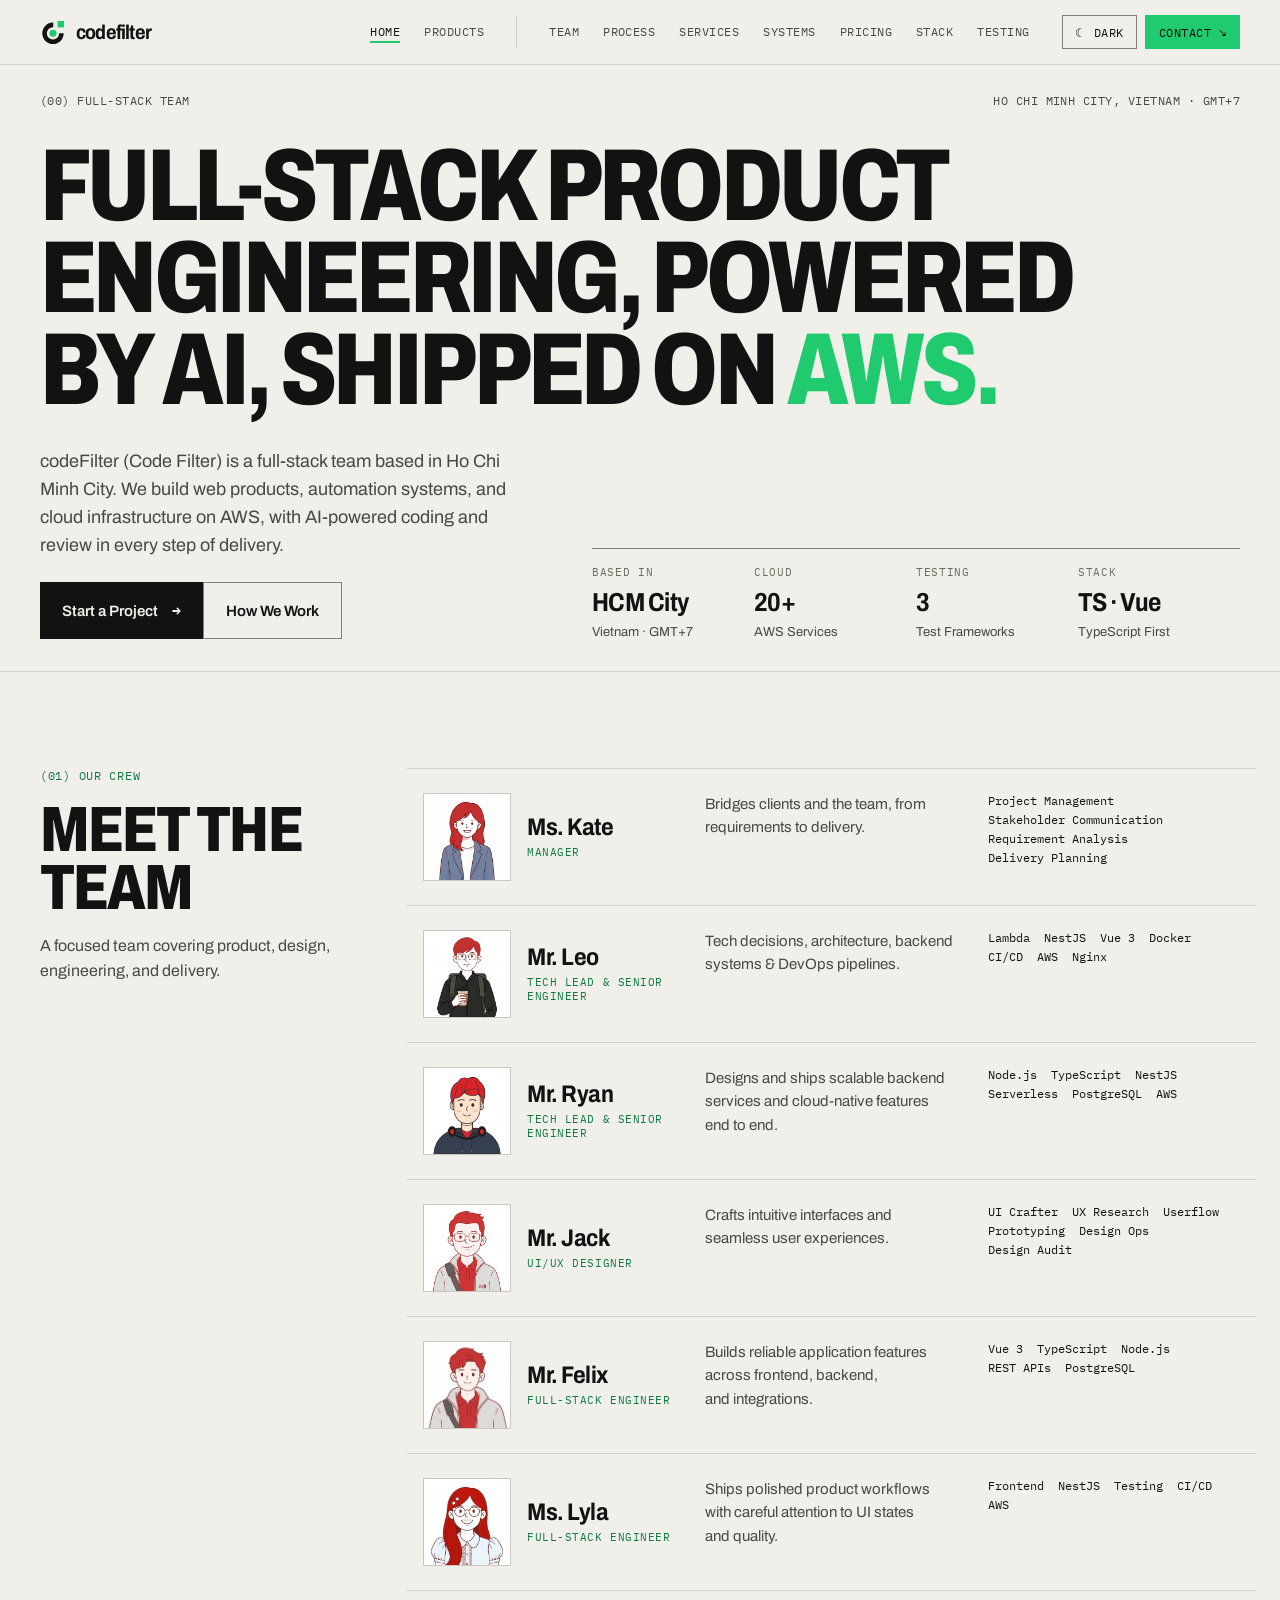
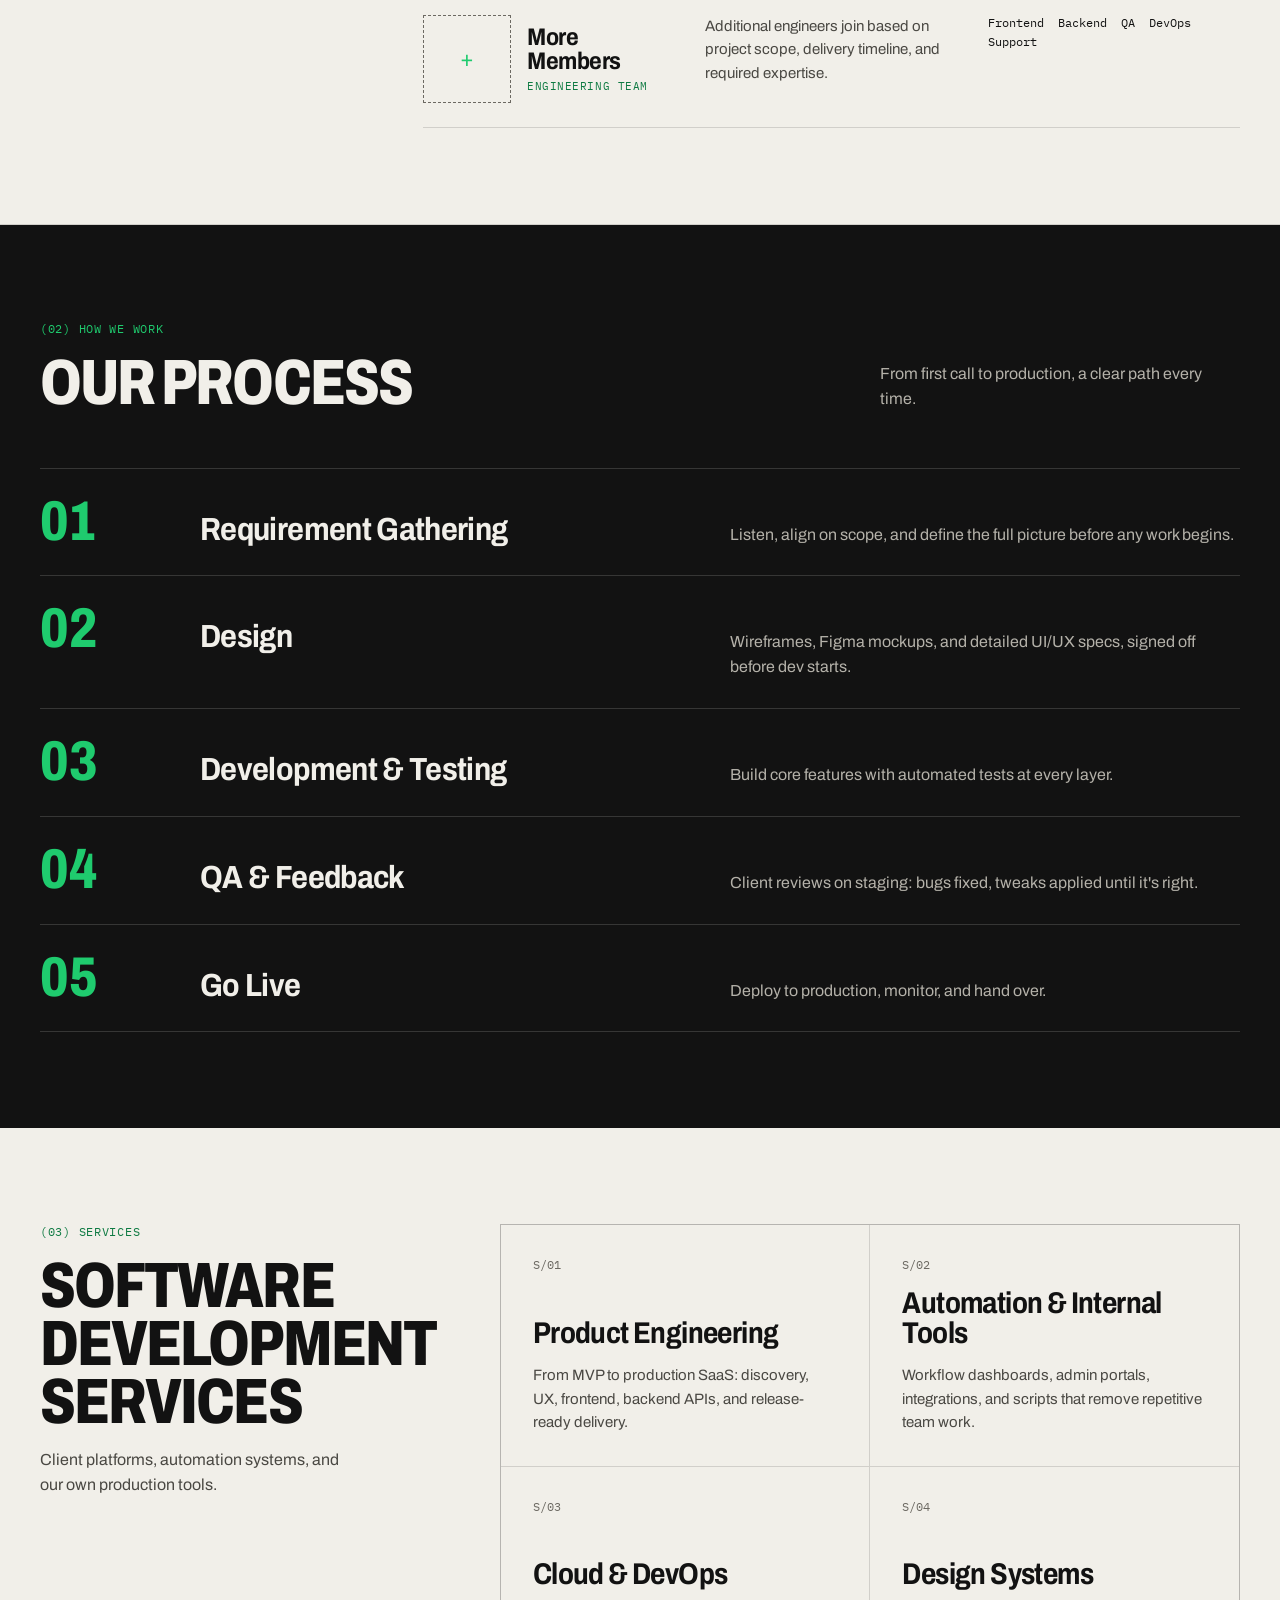
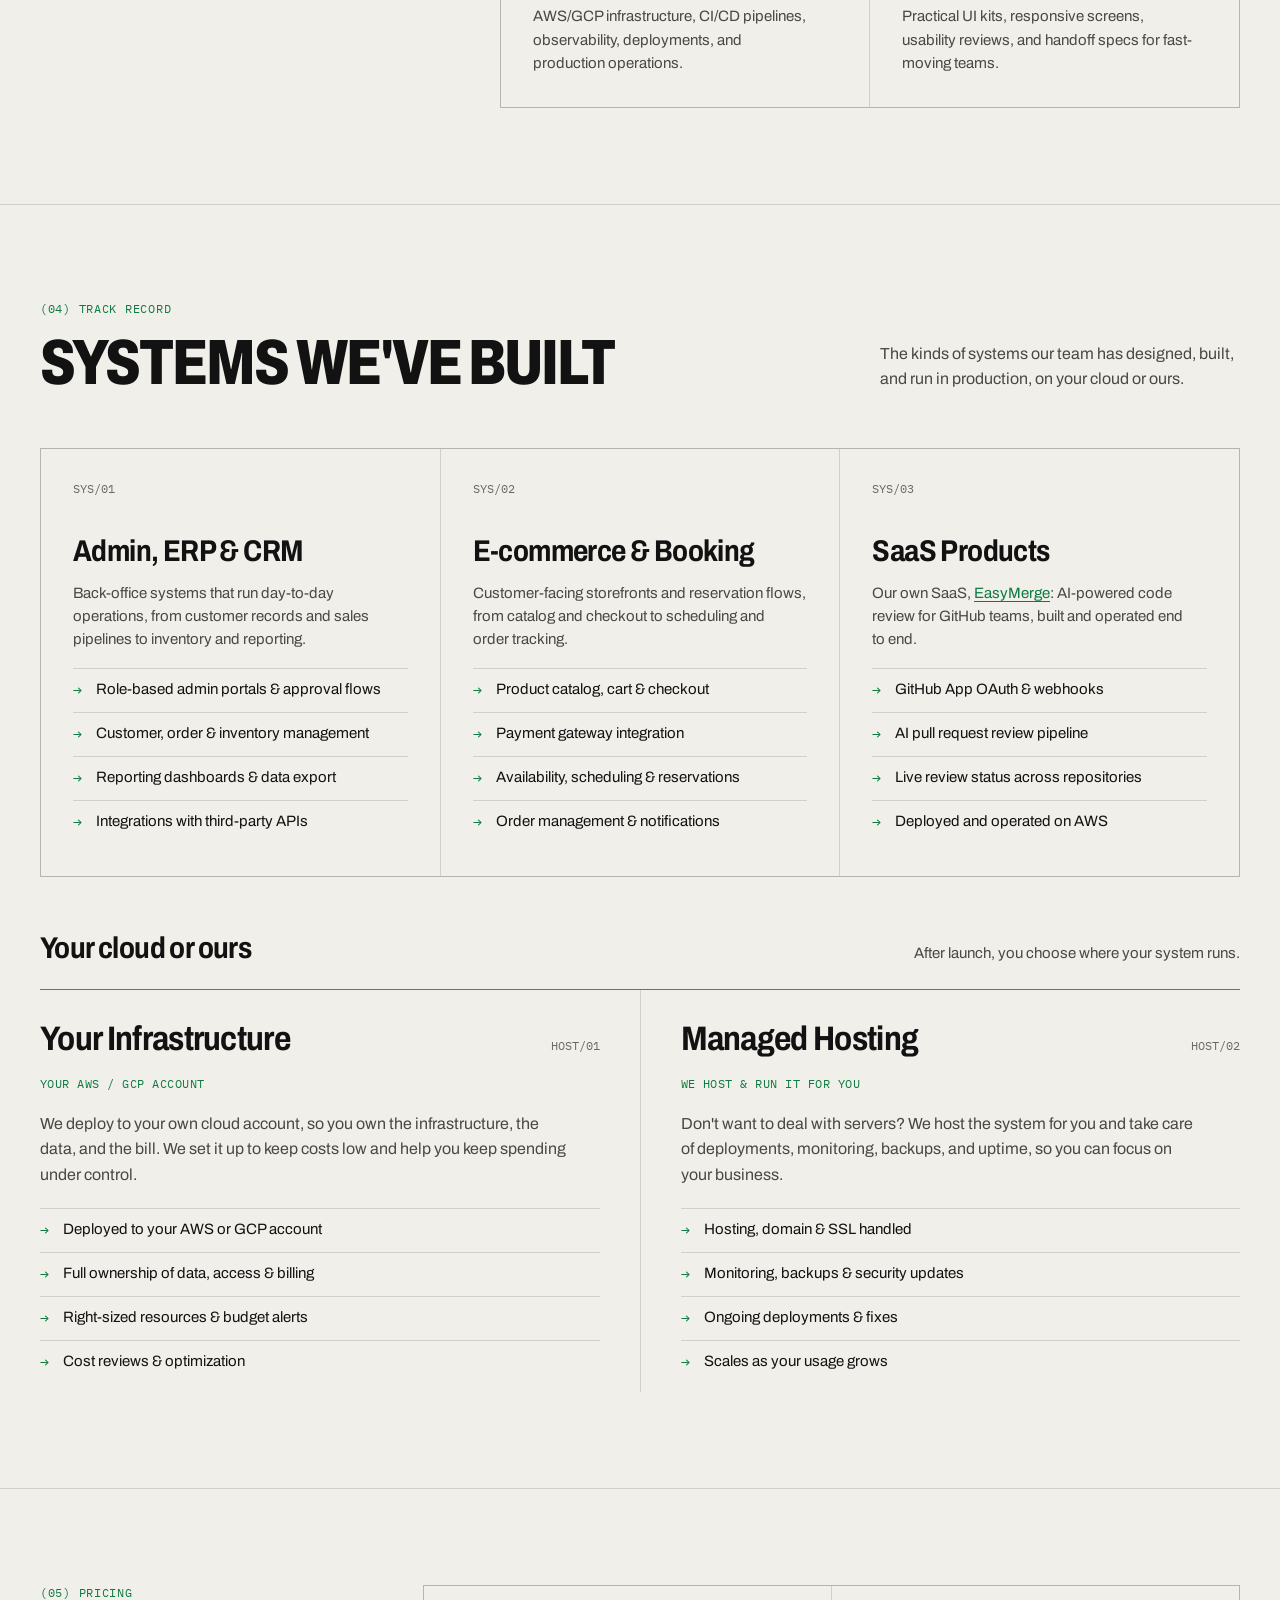
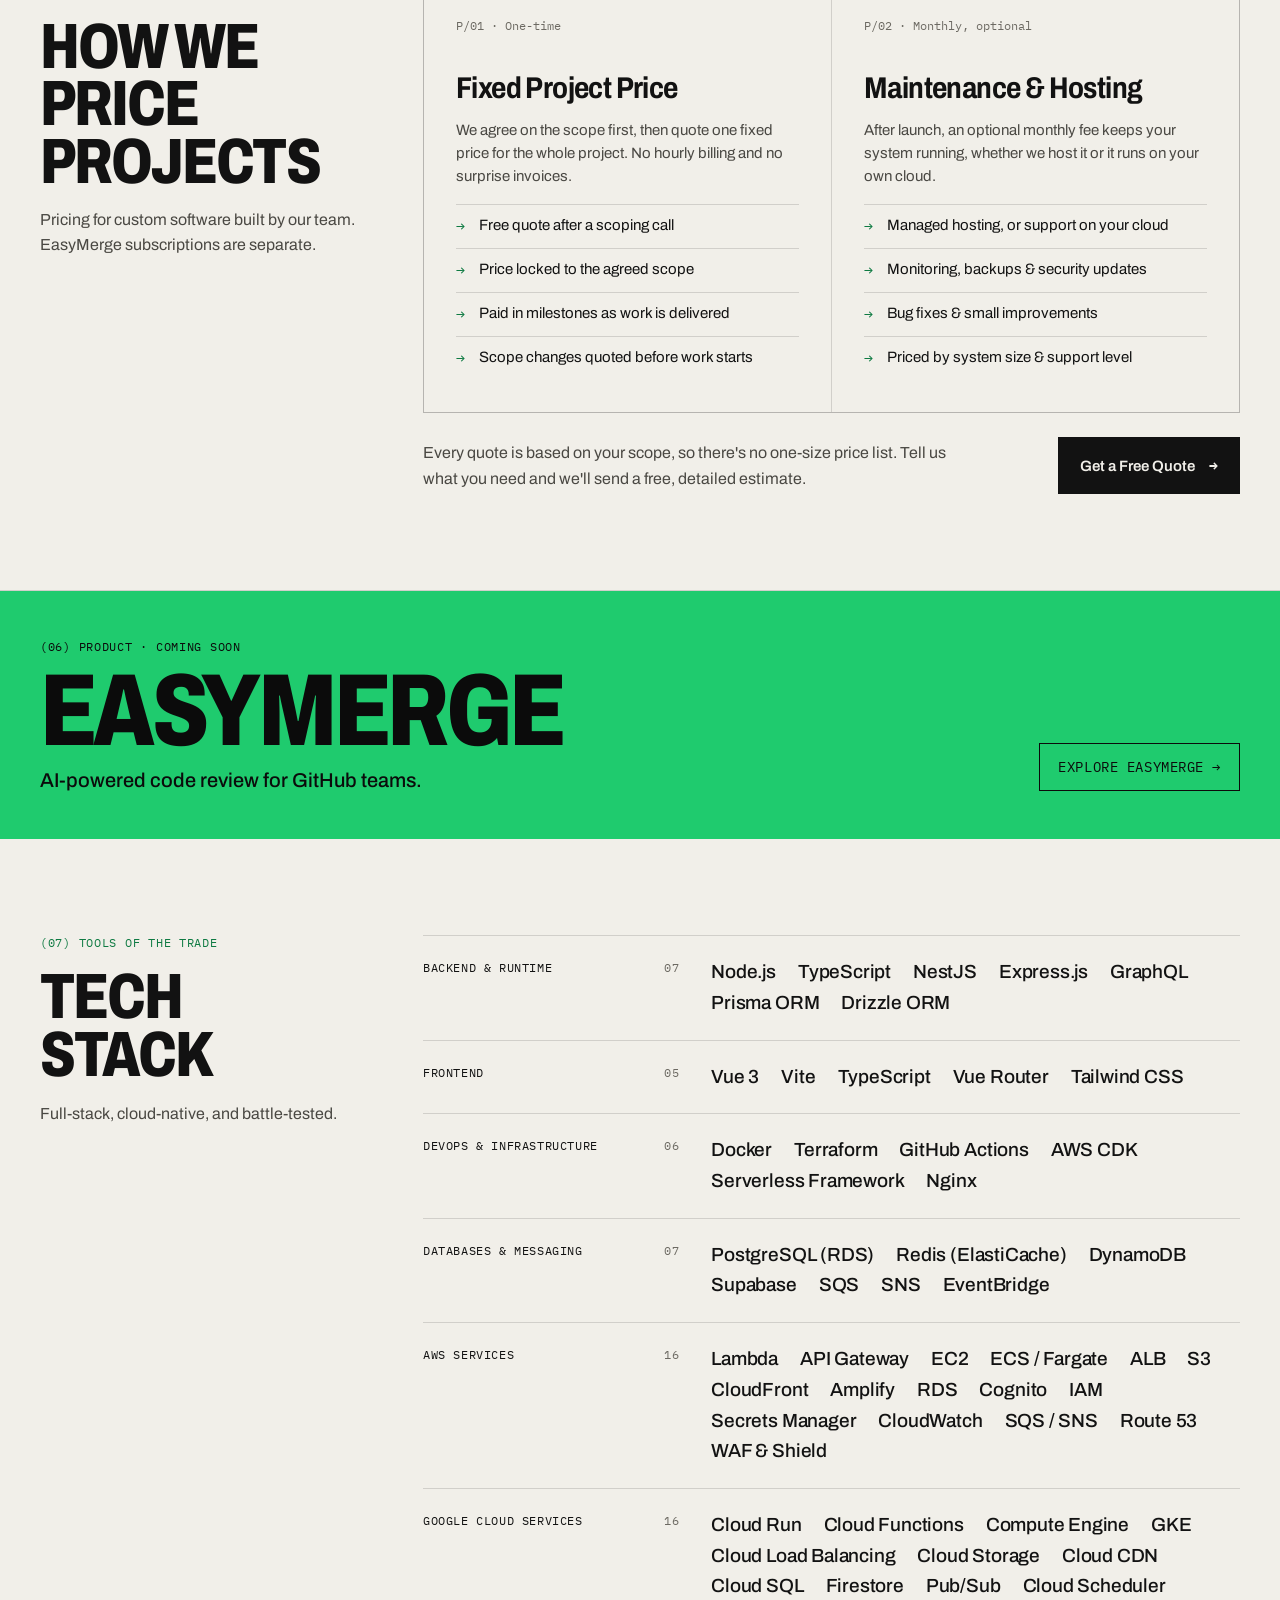
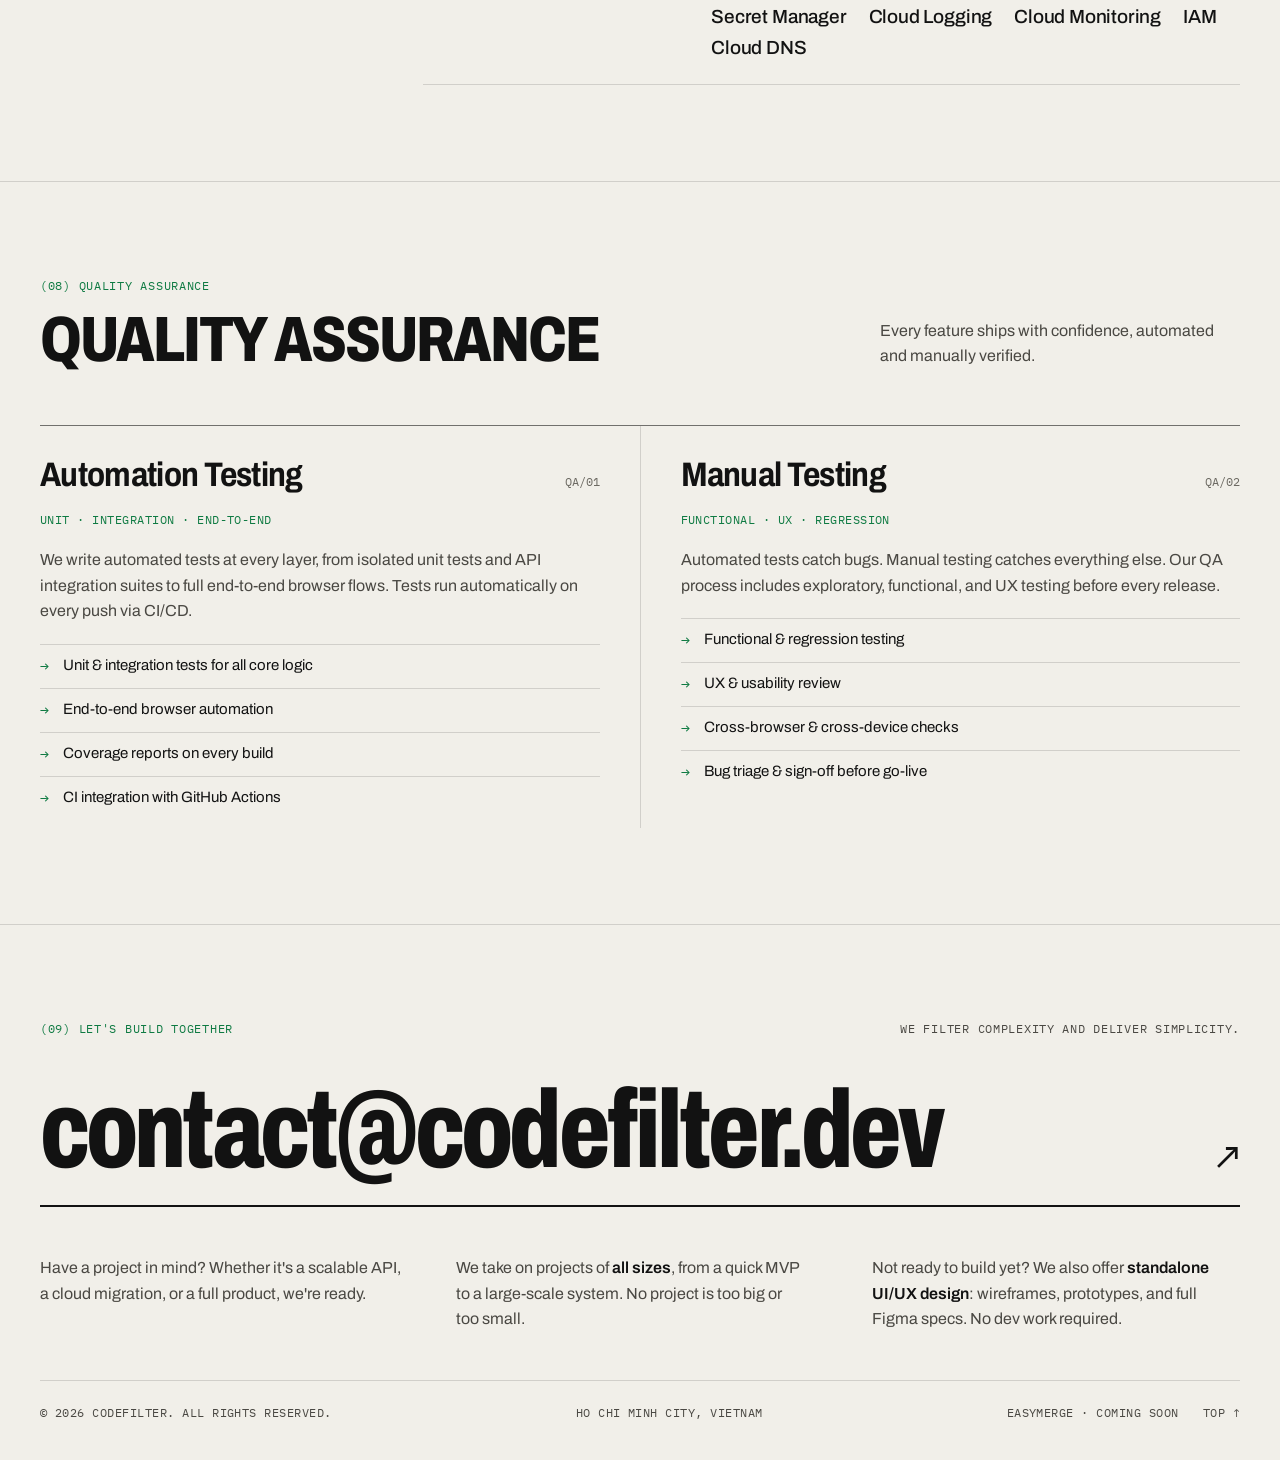
==== commit 295ac3e0: "feat: mark EasyMerge as coming soon Replace links to the live EasyMerge app and docs with a Coming S" ====
--- a/index.html
+++ b/index.html
@@ -154,7 +154,7 @@
   <link
     href="https://fonts.googleapis.com/css2?family=Archivo:wdth,wght@62..125,400..800&amp;family=IBM+Plex+Mono:wght@400;500&amp;display=swap"
     rel="stylesheet" />
-  <link rel="stylesheet" href="style.css?v=acid11" />
+  <link rel="stylesheet" href="style.css?v=acid12" />
   <script>
     try { if (localStorage.getItem('cf-theme') === 'dark') document.documentElement.dataset.theme = 'dark'; } catch (e) {}
   </script>
@@ -548,7 +548,7 @@
     <a id="product" href="products.html" class="product-band">
       <div class="wrap product-inner">
         <div class="product-copy">
-          <span class="mono eyebrow-plain">(06) Product · Live</span>
+          <span class="mono eyebrow-plain">(06) Product · Coming Soon</span>
           <span class="product-name">EasyMerge</span>
           <span class="product-lede">AI-powered code review for GitHub teams.</span>
         </div>
@@ -674,7 +674,7 @@
         <span>© 2026 codefilter. All rights reserved.</span>
         <span>Ho Chi Minh City, Vietnam</span>
         <div class="footer-links">
-          <a href="https://docs.ez-merge.com/" target="_blank" rel="noopener">EasyMerge Docs ↗</a>
+          <a href="products.html">EasyMerge · Coming Soon</a>
           <a href="#top">Top ↑</a>
         </div>
       </div>
--- a/style.css
+++ b/style.css
@@ -222,6 +222,7 @@
 .btn-solid:hover { background: var(--accent); color: var(--onAccent); }
 .btn-outline { border: 1px solid var(--line2); color: var(--ink); }
 .btn-outline:hover { background: var(--bg2); }
+.btn-soon { border: 1px dashed var(--line2); color: var(--ink2); cursor: default; }
 
 .facts {
   flex: 1 1 520px;
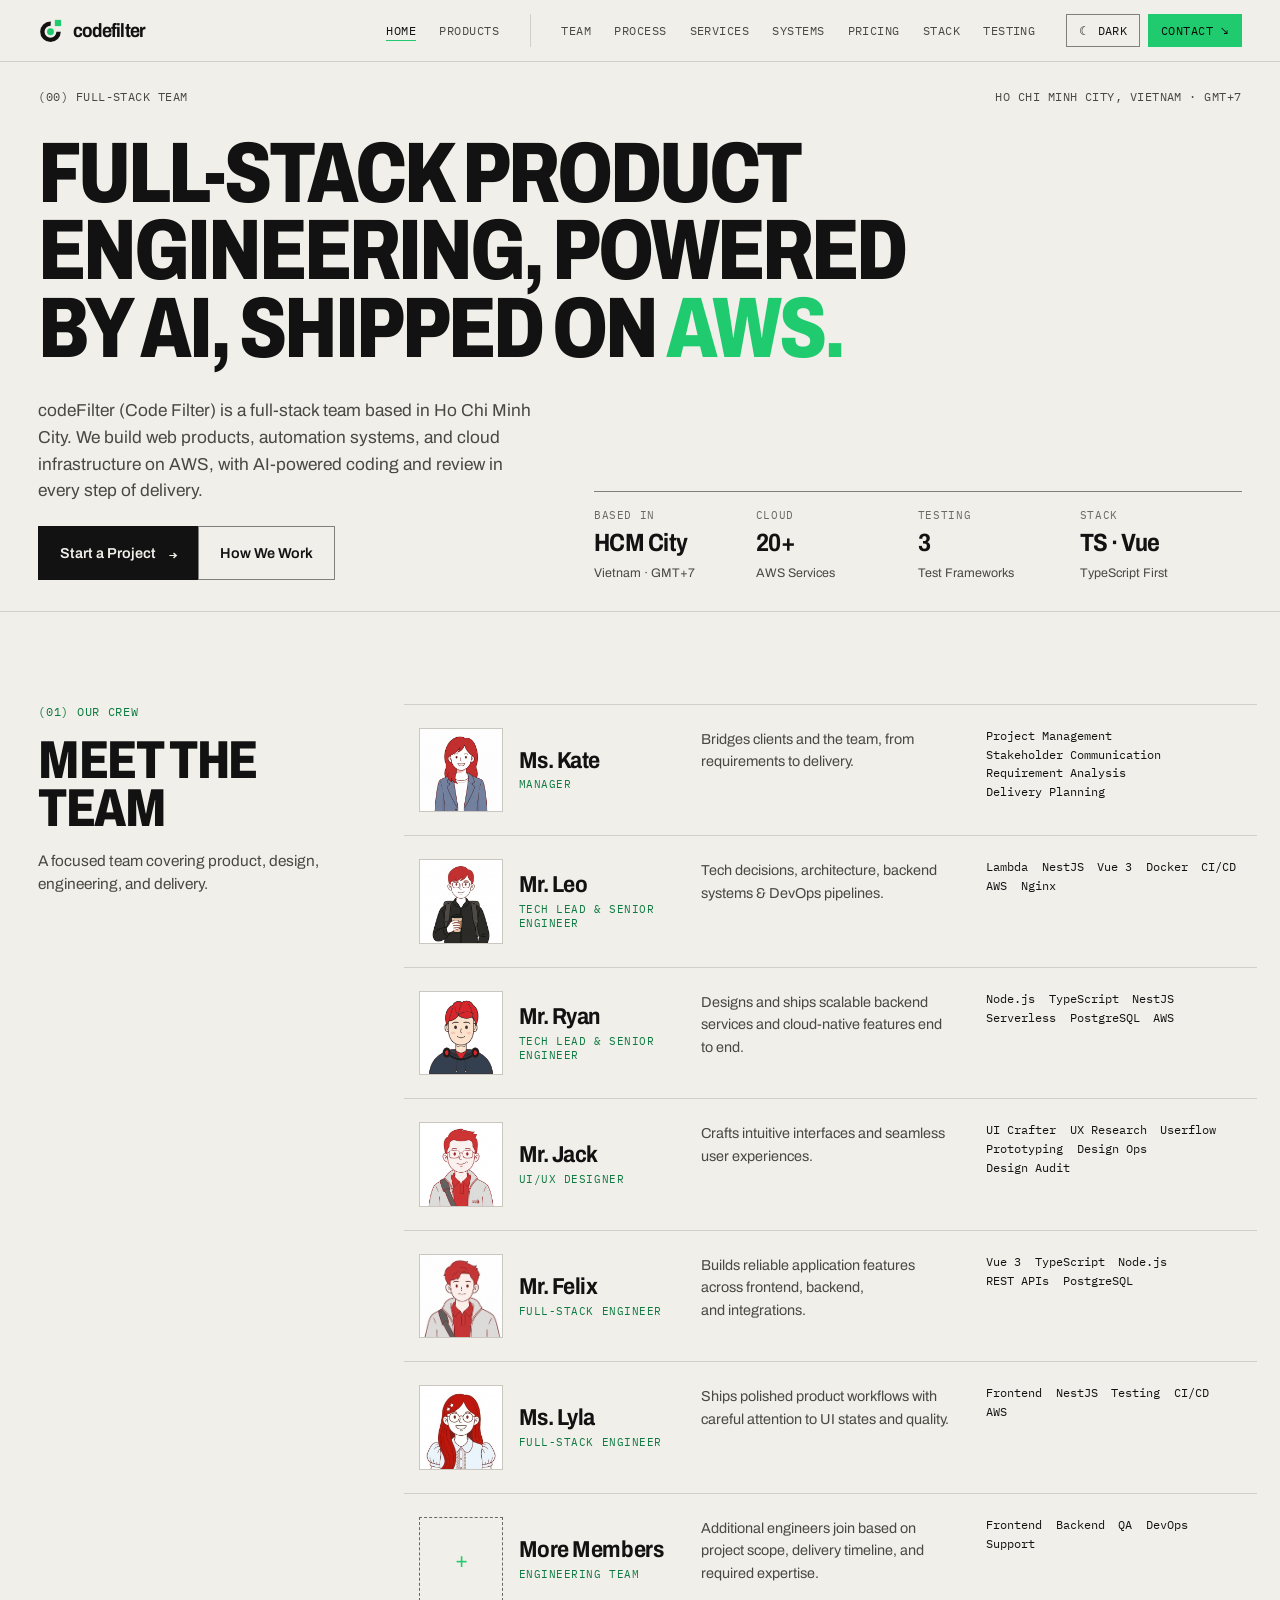
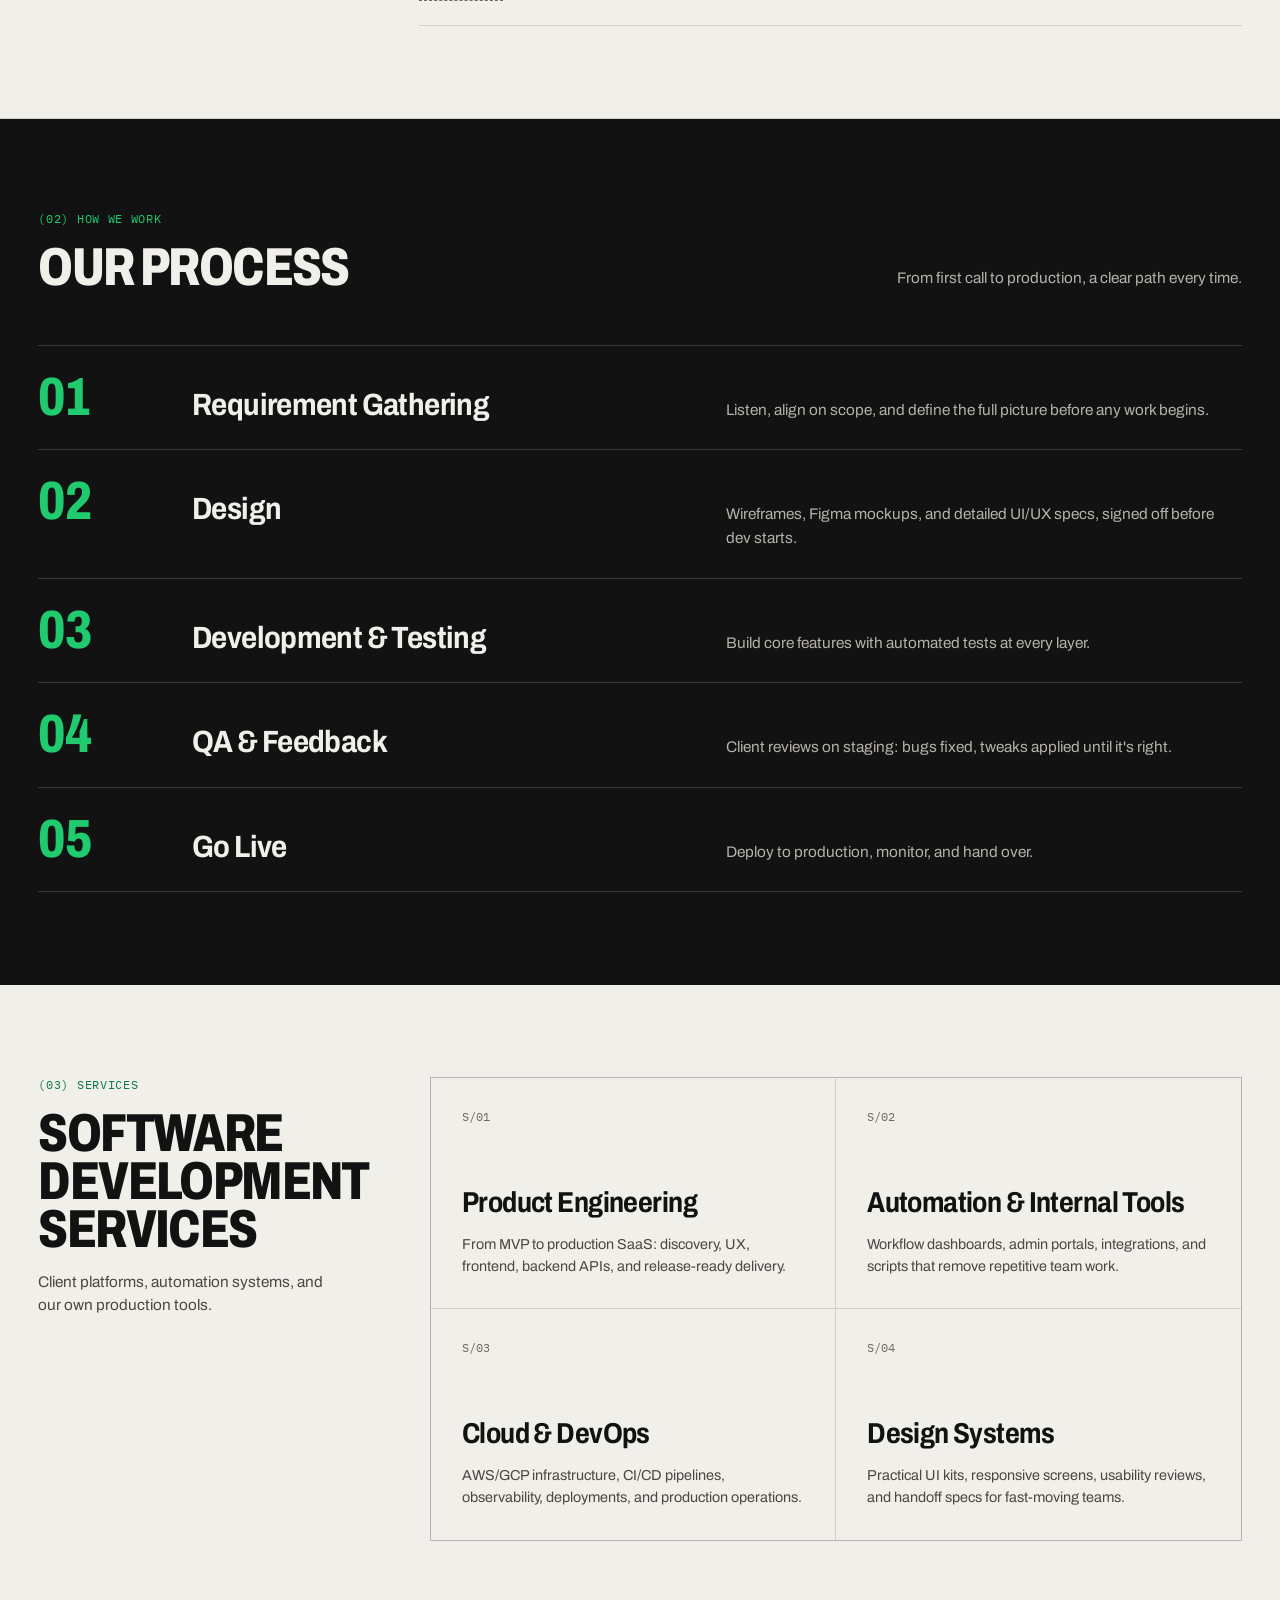
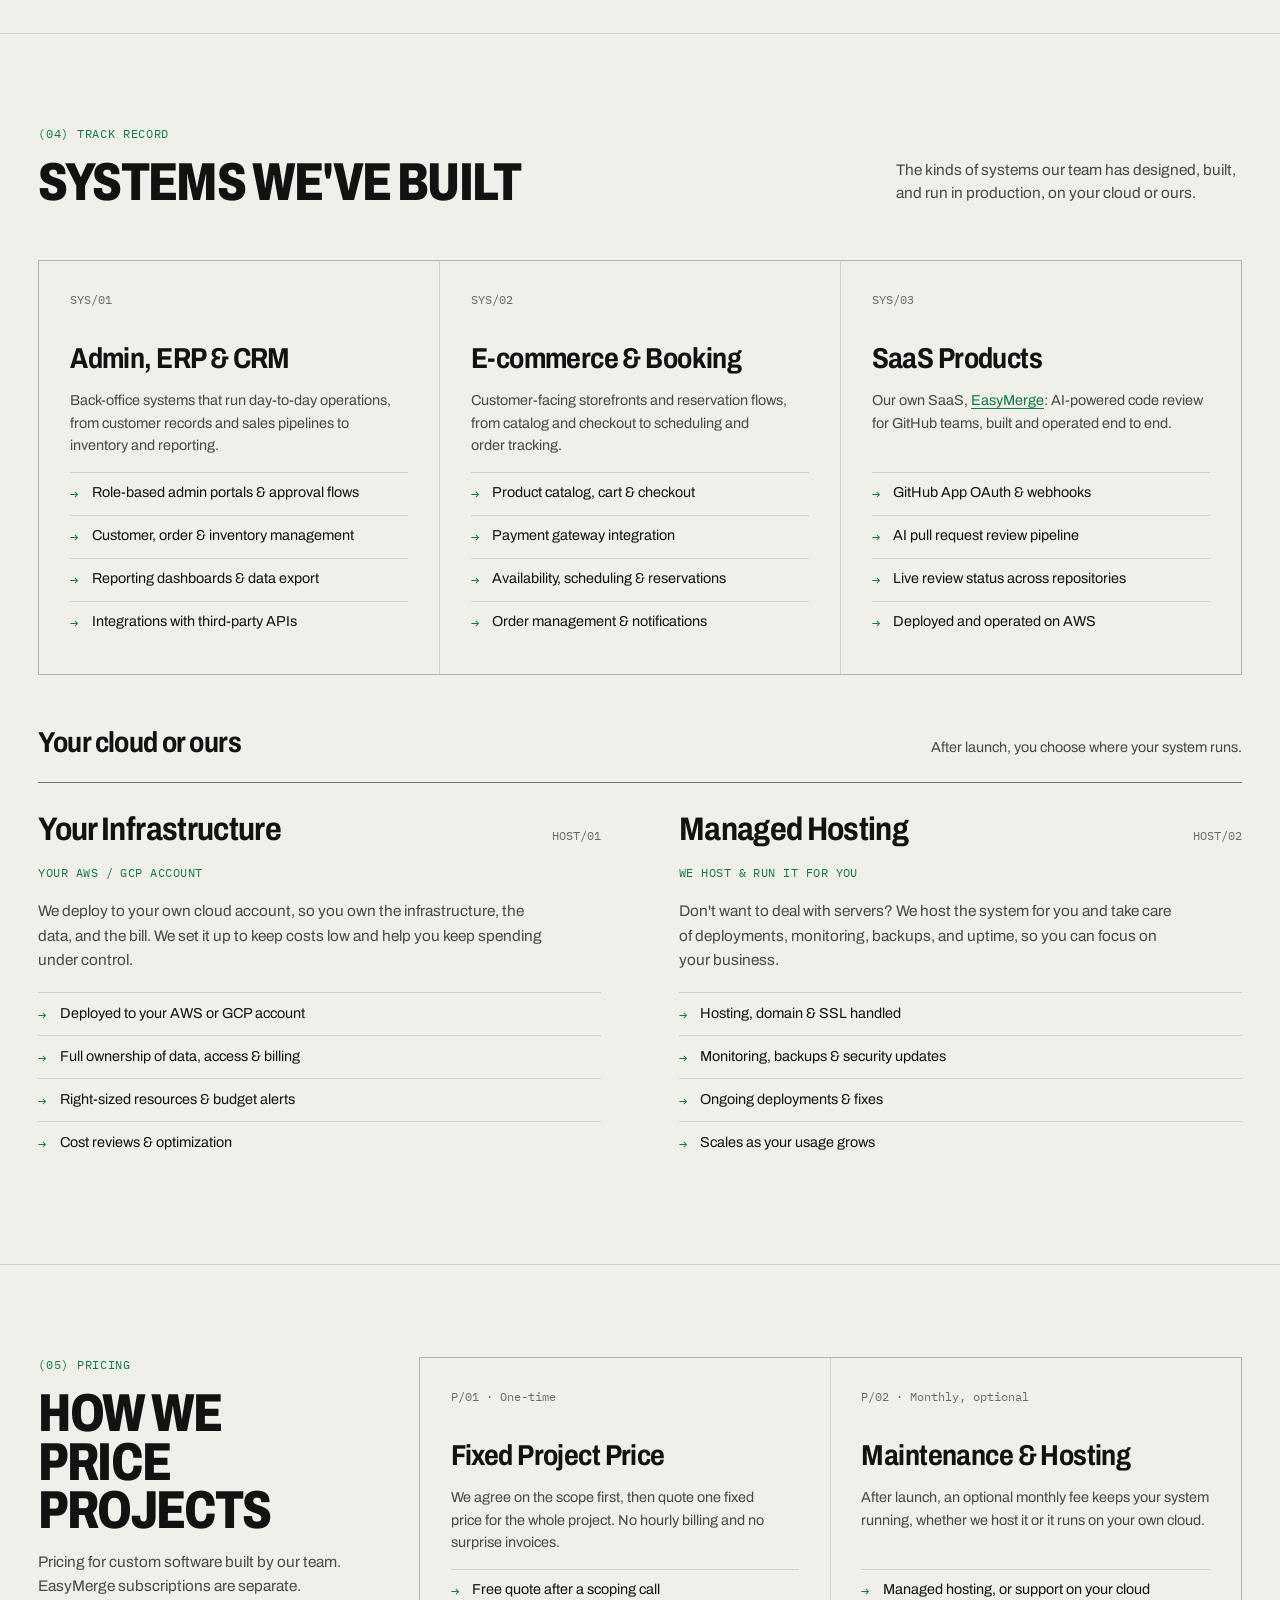
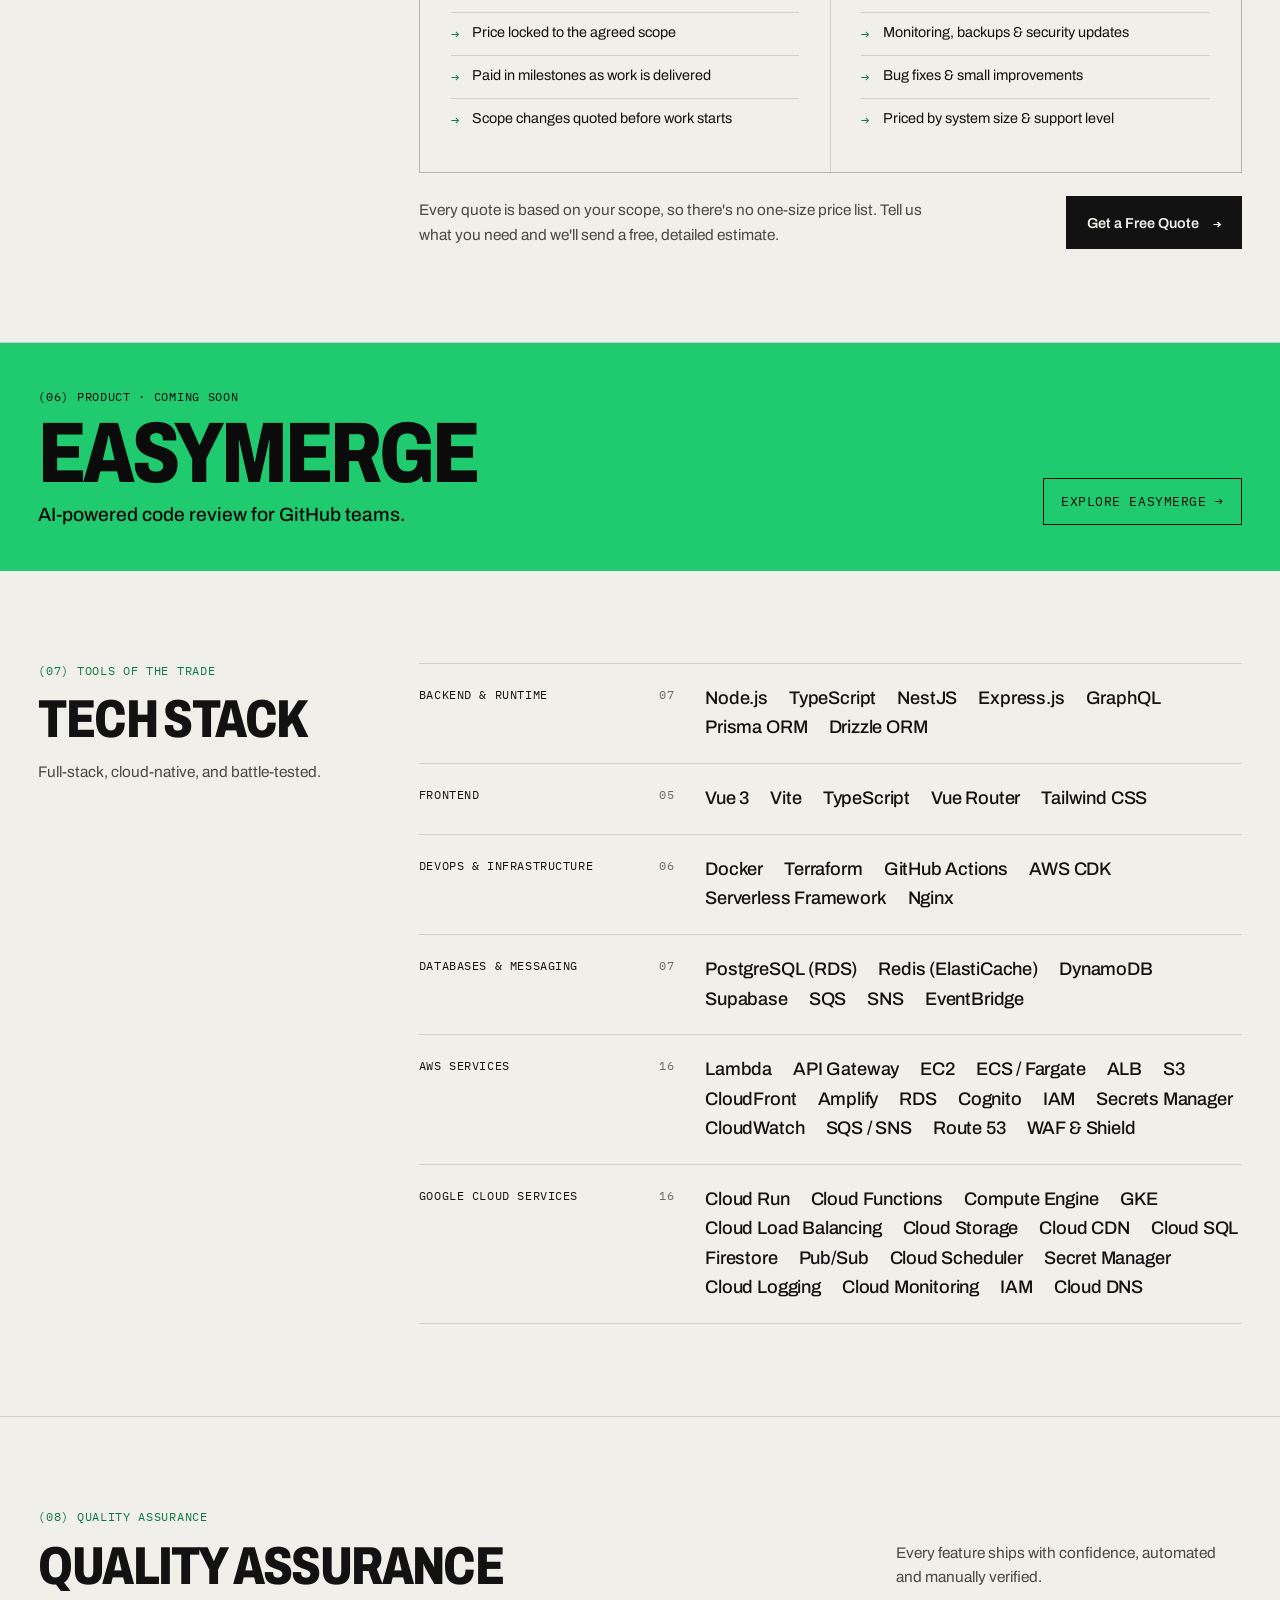
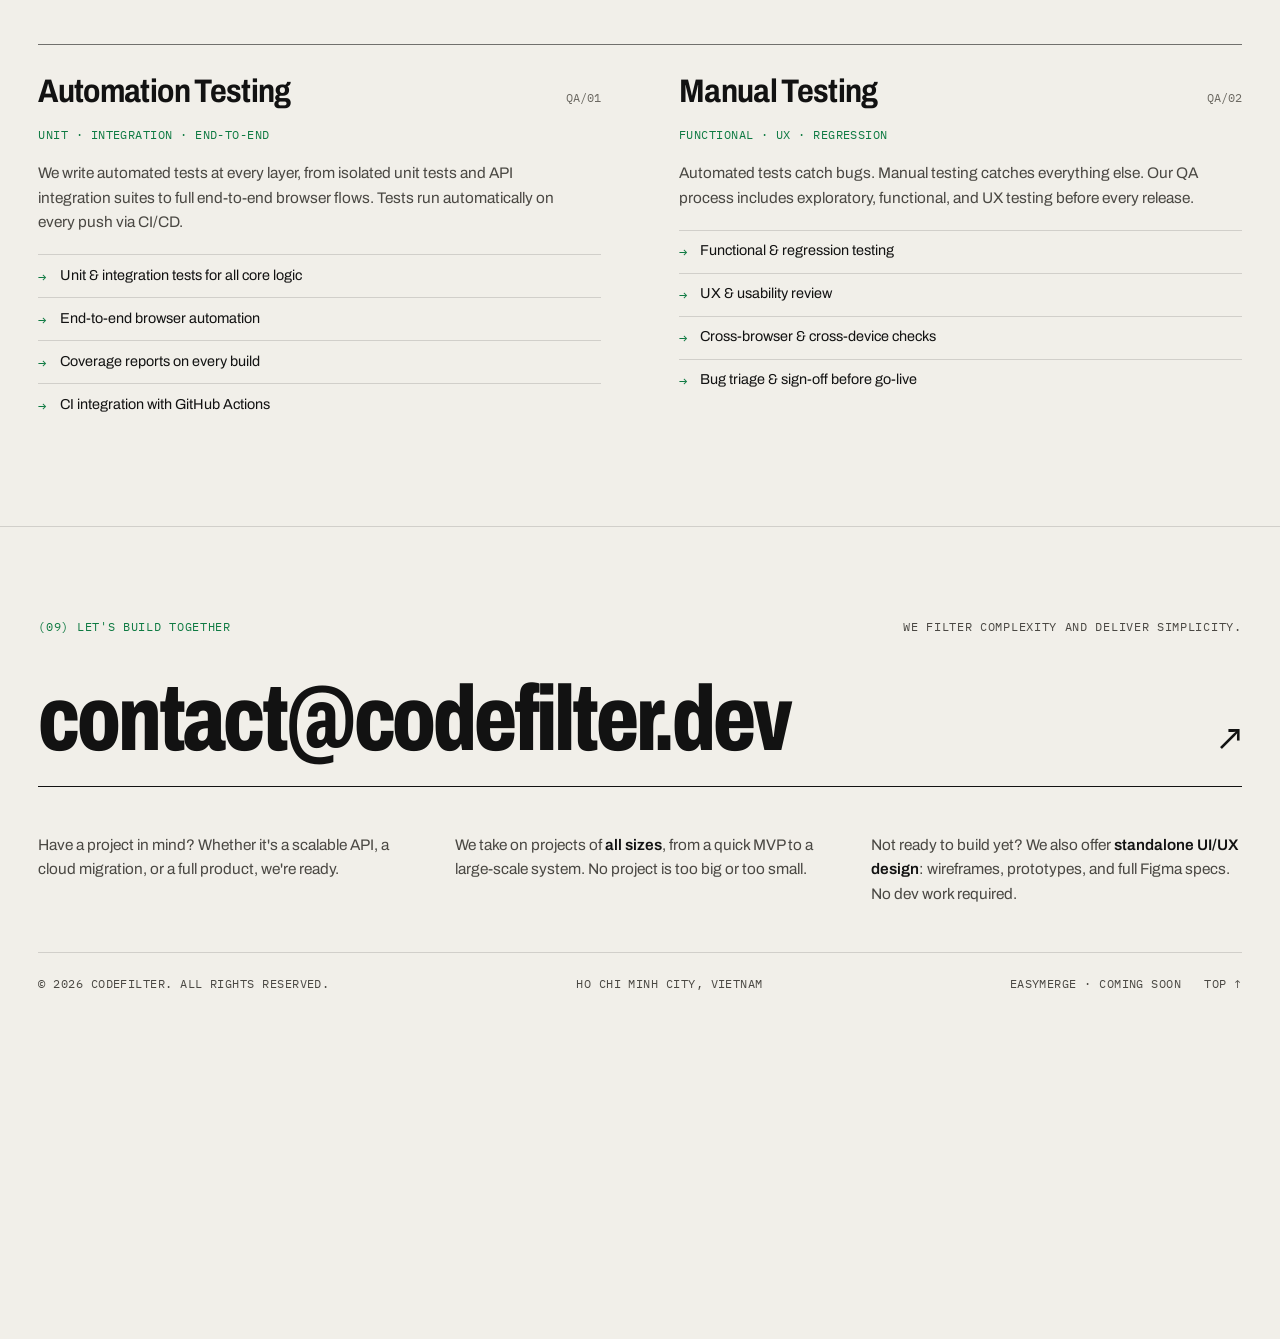
==== commit 2d4f6306: "Tighten portfolio scale and release labels" ====
--- a/index.html
+++ b/index.html
@@ -154,7 +154,7 @@
   <link
     href="https://fonts.googleapis.com/css2?family=Archivo:wdth,wght@62..125,400..800&amp;family=IBM+Plex+Mono:wght@400;500&amp;display=swap"
     rel="stylesheet" />
-  <link rel="stylesheet" href="style.css?v=acid12" />
+  <link rel="stylesheet" href="style.css?v=acid13" />
   <script>
     try { if (localStorage.getItem('cf-theme') === 'dark') document.documentElement.dataset.theme = 'dark'; } catch (e) {}
   </script>
--- a/style.css
+++ b/style.css
@@ -1,5 +1,7 @@
 /* ─── TOKENS (Acid accent) ─── */
 :root {
+  /* Keep the established visual system, with a slightly more compact overall scale. */
+  --ui-scale: 0.96;
   --bg: #F1EFE9;
   --bg2: #E8E5DD;
   --panel: #F8F7F3;
@@ -44,6 +46,7 @@
 
 body {
   margin: 0;
+  zoom: var(--ui-scale);
   background: var(--bg);
   color: var(--ink);
   font-family: var(--fs);
@@ -71,7 +74,7 @@
 }
 
 h2 {
-  font-size: clamp(44px, 5vw, 76px);
+  font-size: clamp(38px, 4.35vw, 66px);
   line-height: 0.9;
   letter-spacing: -0.03em;
 }
@@ -177,7 +180,7 @@
 }
 
 .hero-title {
-  font-size: clamp(48px, min(8vw, 14.5vh), 136px);
+  font-size: clamp(42px, min(7vw, 12.7vh), 118px);
   line-height: 0.9;
   letter-spacing: -0.035em;
   text-wrap: balance;
@@ -412,7 +415,7 @@
 .product-name {
   font-weight: 800;
   font-stretch: 78%;
-  font-size: clamp(56px, 8vw, 128px);
+  font-size: clamp(49px, 7vw, 112px);
   line-height: 0.85;
   letter-spacing: -0.035em;
   text-transform: uppercase;
@@ -529,7 +532,7 @@
 .footer-email-text {
   font-weight: 800;
   font-stretch: 72%;
-  font-size: clamp(44px, 8.6vw, 148px);
+  font-size: clamp(39px, 7.5vw, 130px);
   line-height: 0.85;
   letter-spacing: -0.035em;
   word-break: break-word;
@@ -575,10 +578,11 @@
 
 .p-title {
   font-stretch: 72%;
-  font-size: clamp(80px, 17vw, 280px);
+  font-size: clamp(70px, 14.9vw, 246px);
   line-height: 0.8;
   letter-spacing: -0.04em;
 }
+.products-title { font-size: clamp(63px, 12.25vw, 202px); }
 
 .p-tagline-row {
   display: flex;
@@ -594,6 +598,20 @@
 .p-overview { padding-top: 56px; padding-bottom: 96px; display: flex; flex-wrap: wrap; gap: 48px 64px; }
 .p-overview-copy { flex: 1 1 300px; display: flex; flex-direction: column; gap: 24px; }
 .p-overview-copy p { max-width: 440px; font-size: 20px; line-height: 1.5; text-wrap: pretty; }
+.p-overview-copy h2 { font-size: clamp(46px, 5.25vw, 77px); }
+.product-tagline { max-width: 460px; font-size: 24px; font-weight: 700; font-stretch: 88%; letter-spacing: -0.02em; line-height: 1.1; }
+
+/* EasyTrace brand: matches the product dashboard's violet accent. */
+.easytrace-detail {
+  --accent: #7c3aed;
+  --accentText: #6d28d9;
+  --hl: rgba(124, 58, 237, 0.12);
+}
+:root[data-theme="dark"] .easytrace-detail {
+  --accent: #9b8cff;
+  --accentText: #b9afff;
+  --hl: rgba(155, 140, 255, 0.16);
+}
 
 .review { flex: 1.6 1 520px; min-width: 0; border: 1px solid var(--line2); background: var(--panel); }
 .review-bar {
@@ -625,6 +643,12 @@
 .finding-text { flex: 1 1 240px; font-size: 15px; line-height: 1.5; }
 
 .review-foot { display: flex; justify-content: space-between; font-size: 12px; letter-spacing: 0.04em; text-transform: uppercase; color: var(--ink3); }
+
+.trace-preview { align-self: stretch; }
+.trace-stats { display: grid; grid-template-columns: repeat(3, 1fr); border: 1px solid var(--line); }
+.trace-stats span { display: flex; flex-direction: column; gap: 6px; padding: 14px; color: var(--ink3); font-size: 11px; text-transform: uppercase; }
+.trace-stats span + span { border-left: 1px solid var(--line); }
+.trace-stats strong { color: var(--ink); font-size: 18px; font-weight: 500; letter-spacing: -0.04em; }
 
 .features .service { min-height: 200px; }
 
@@ -652,6 +676,7 @@
   .service, .features .service, .system { padding: 24px; min-height: 0; }
   .p-overview { padding-bottom: 64px; }
   .review-body { padding: 16px; }
+  .trace-stats span { padding: 10px; }
   .footer-inner { padding-top: 64px; }
   .footer-email-text { font-size: 10vw; }
   .p-title { font-size: 18vw; }
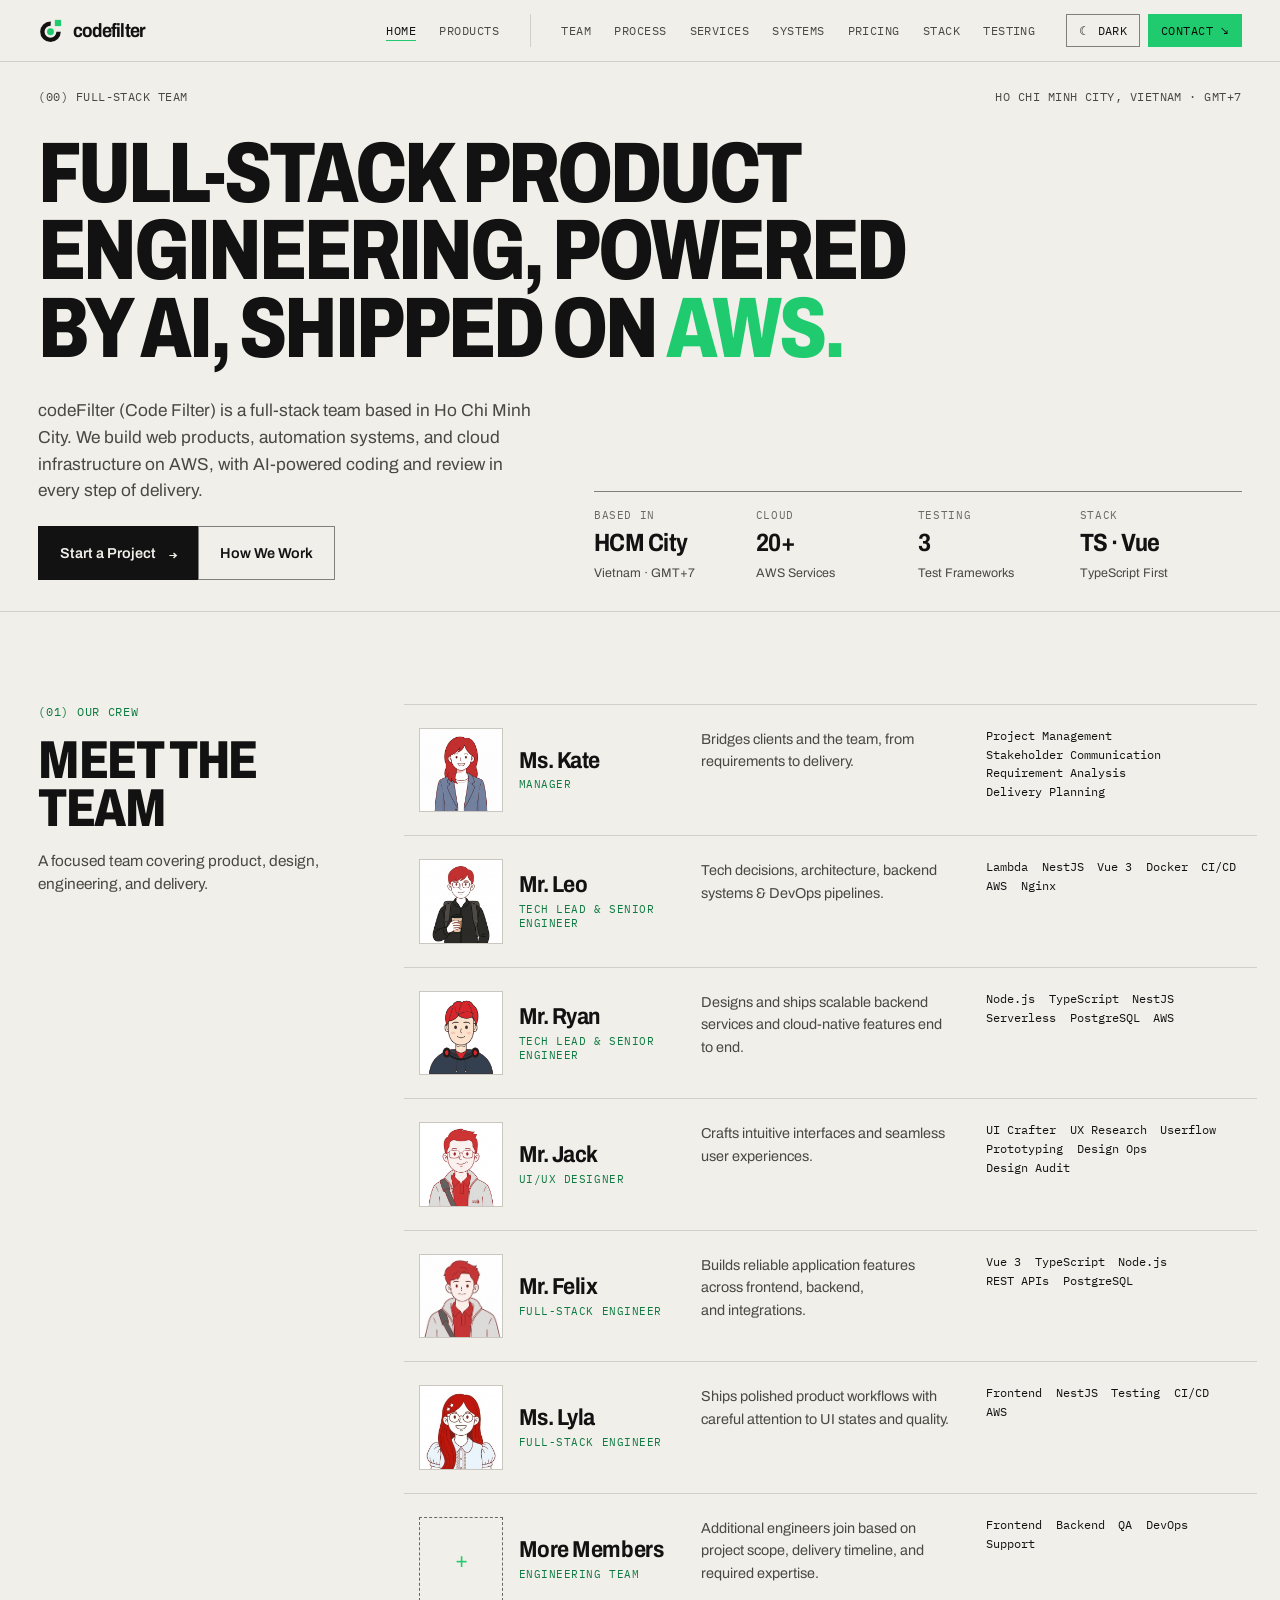
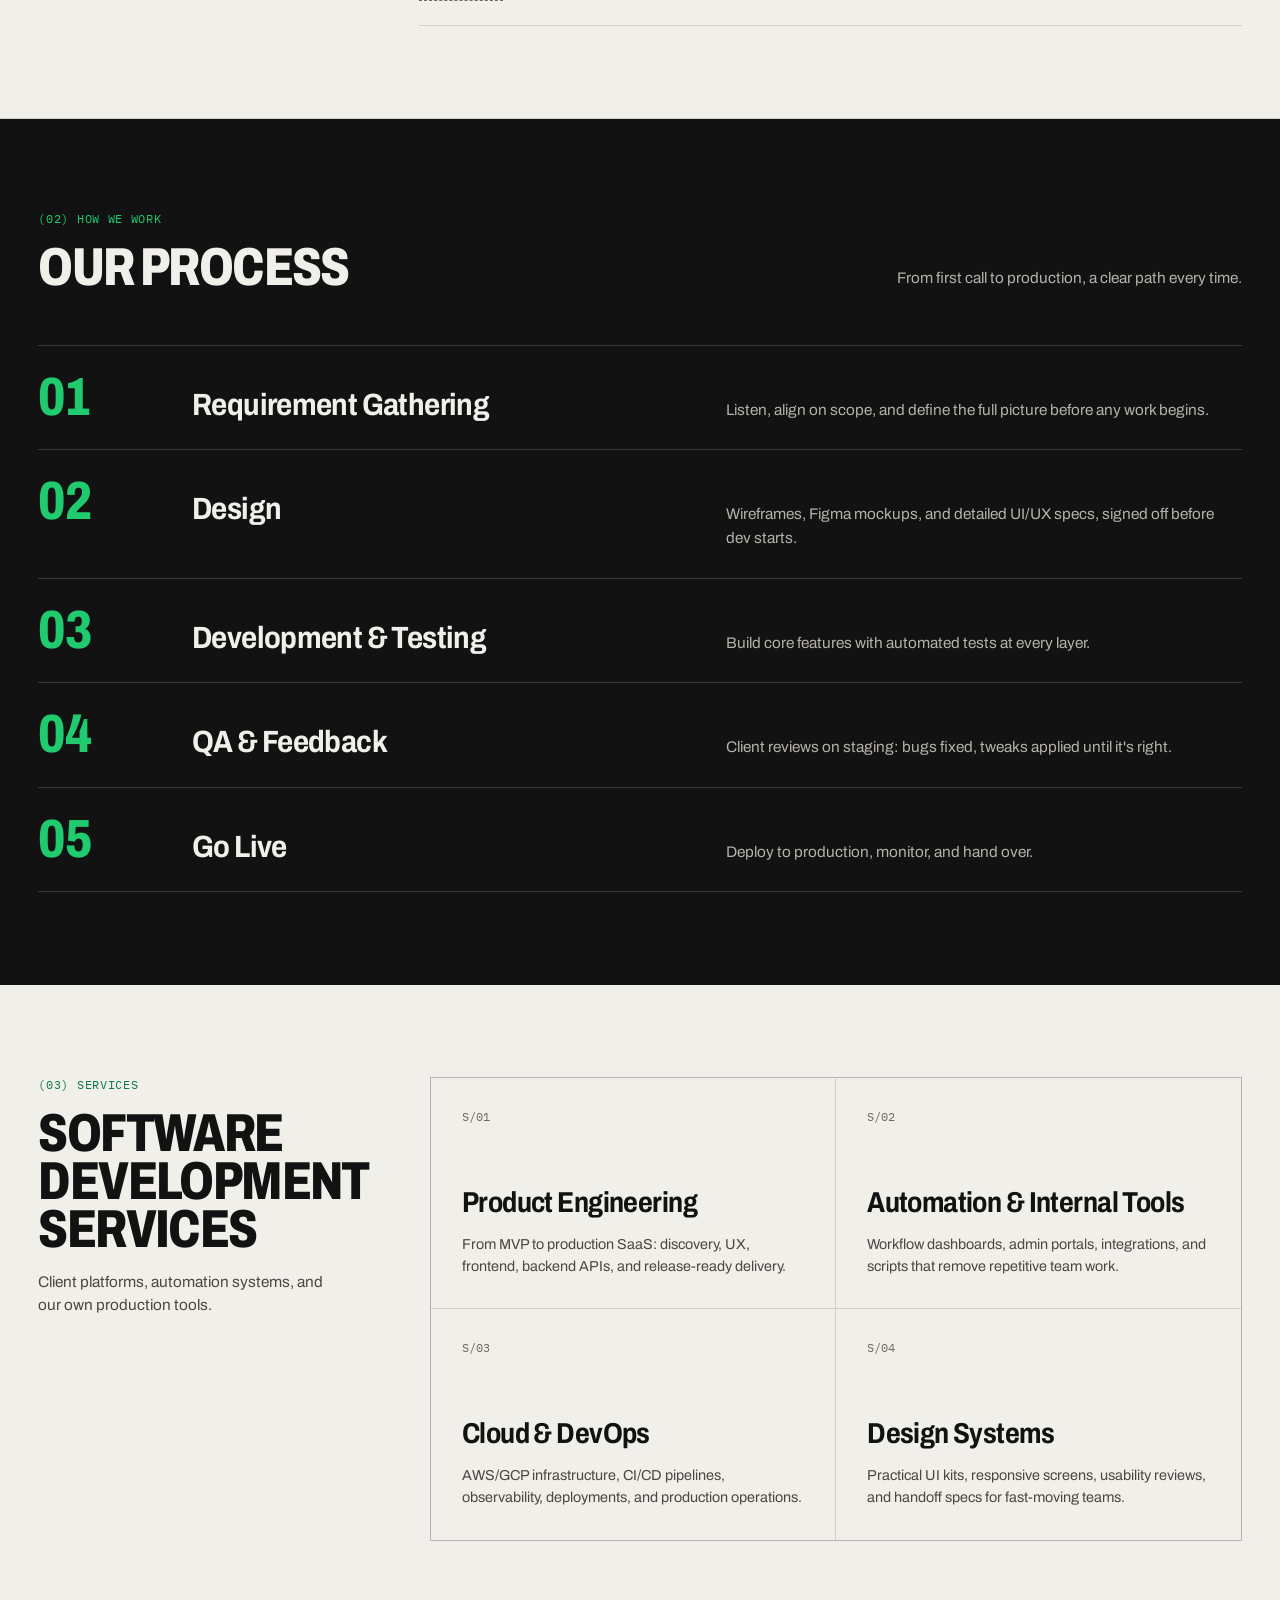
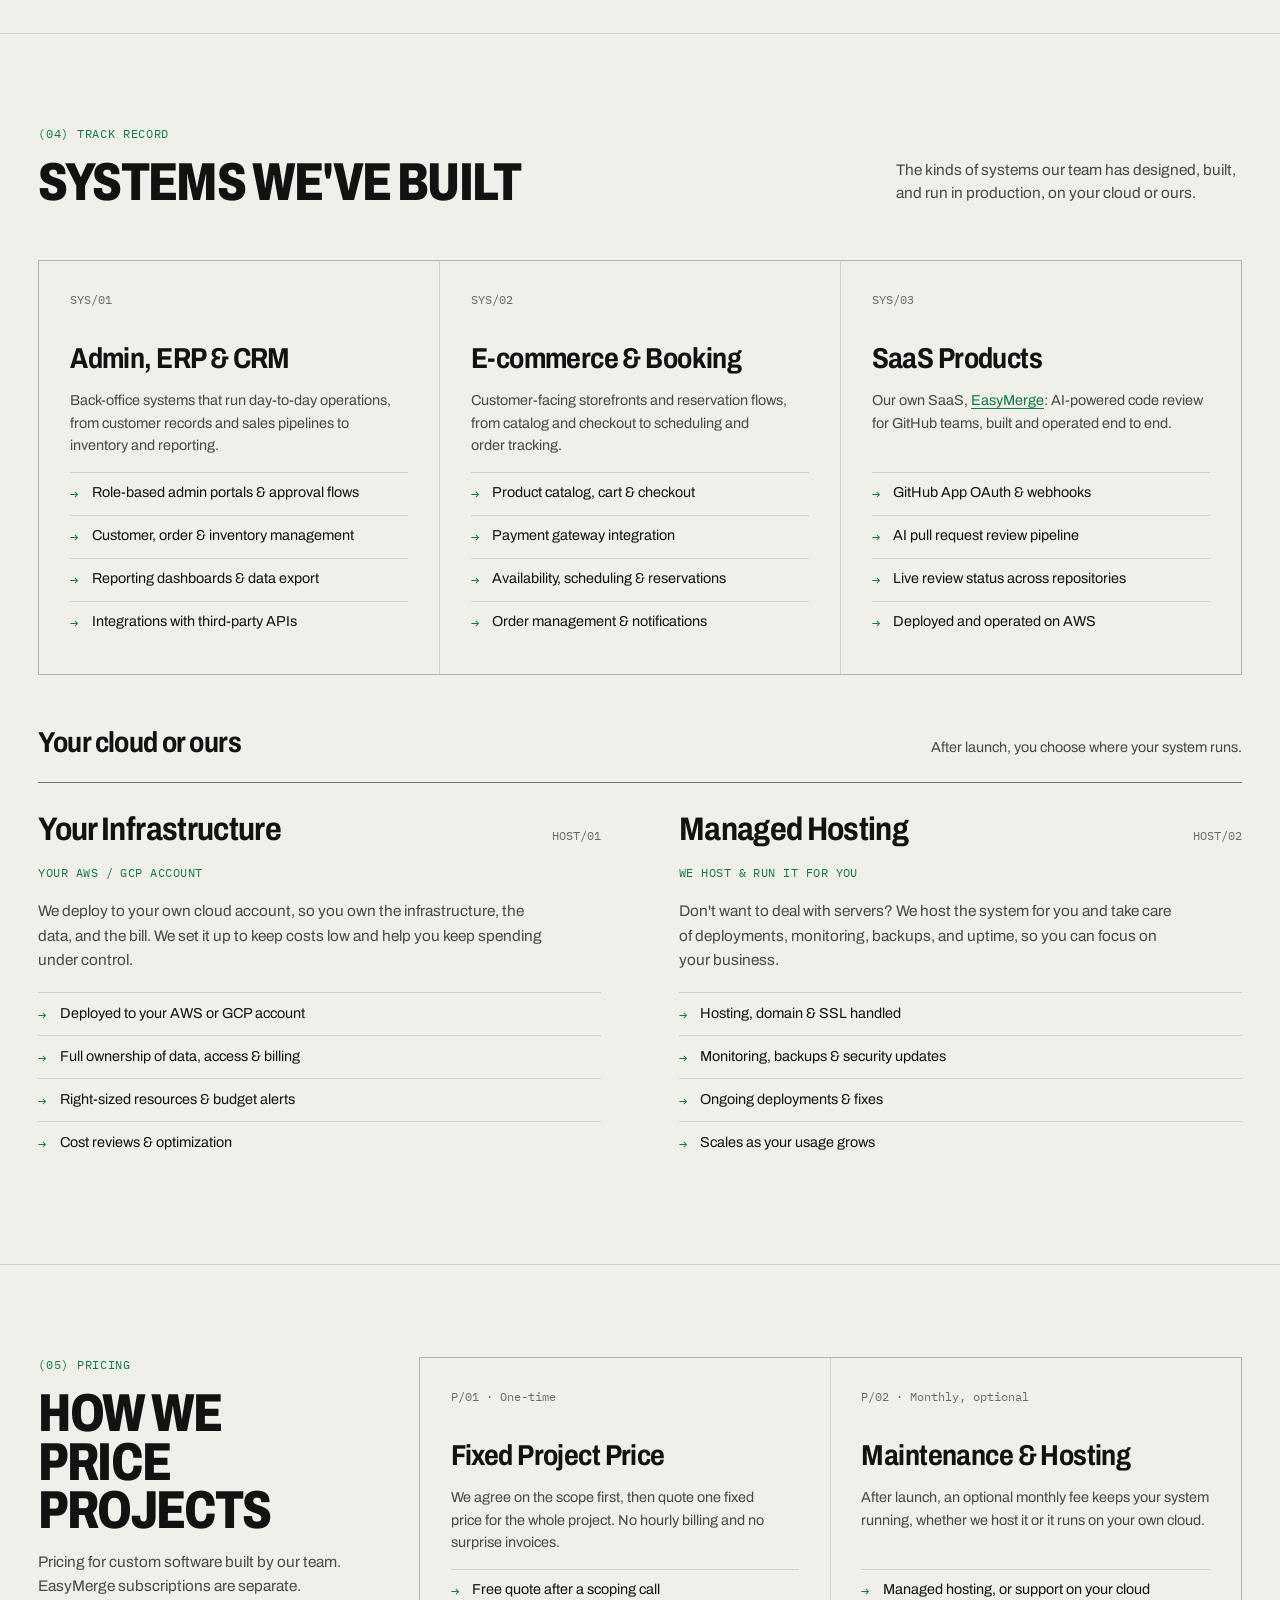
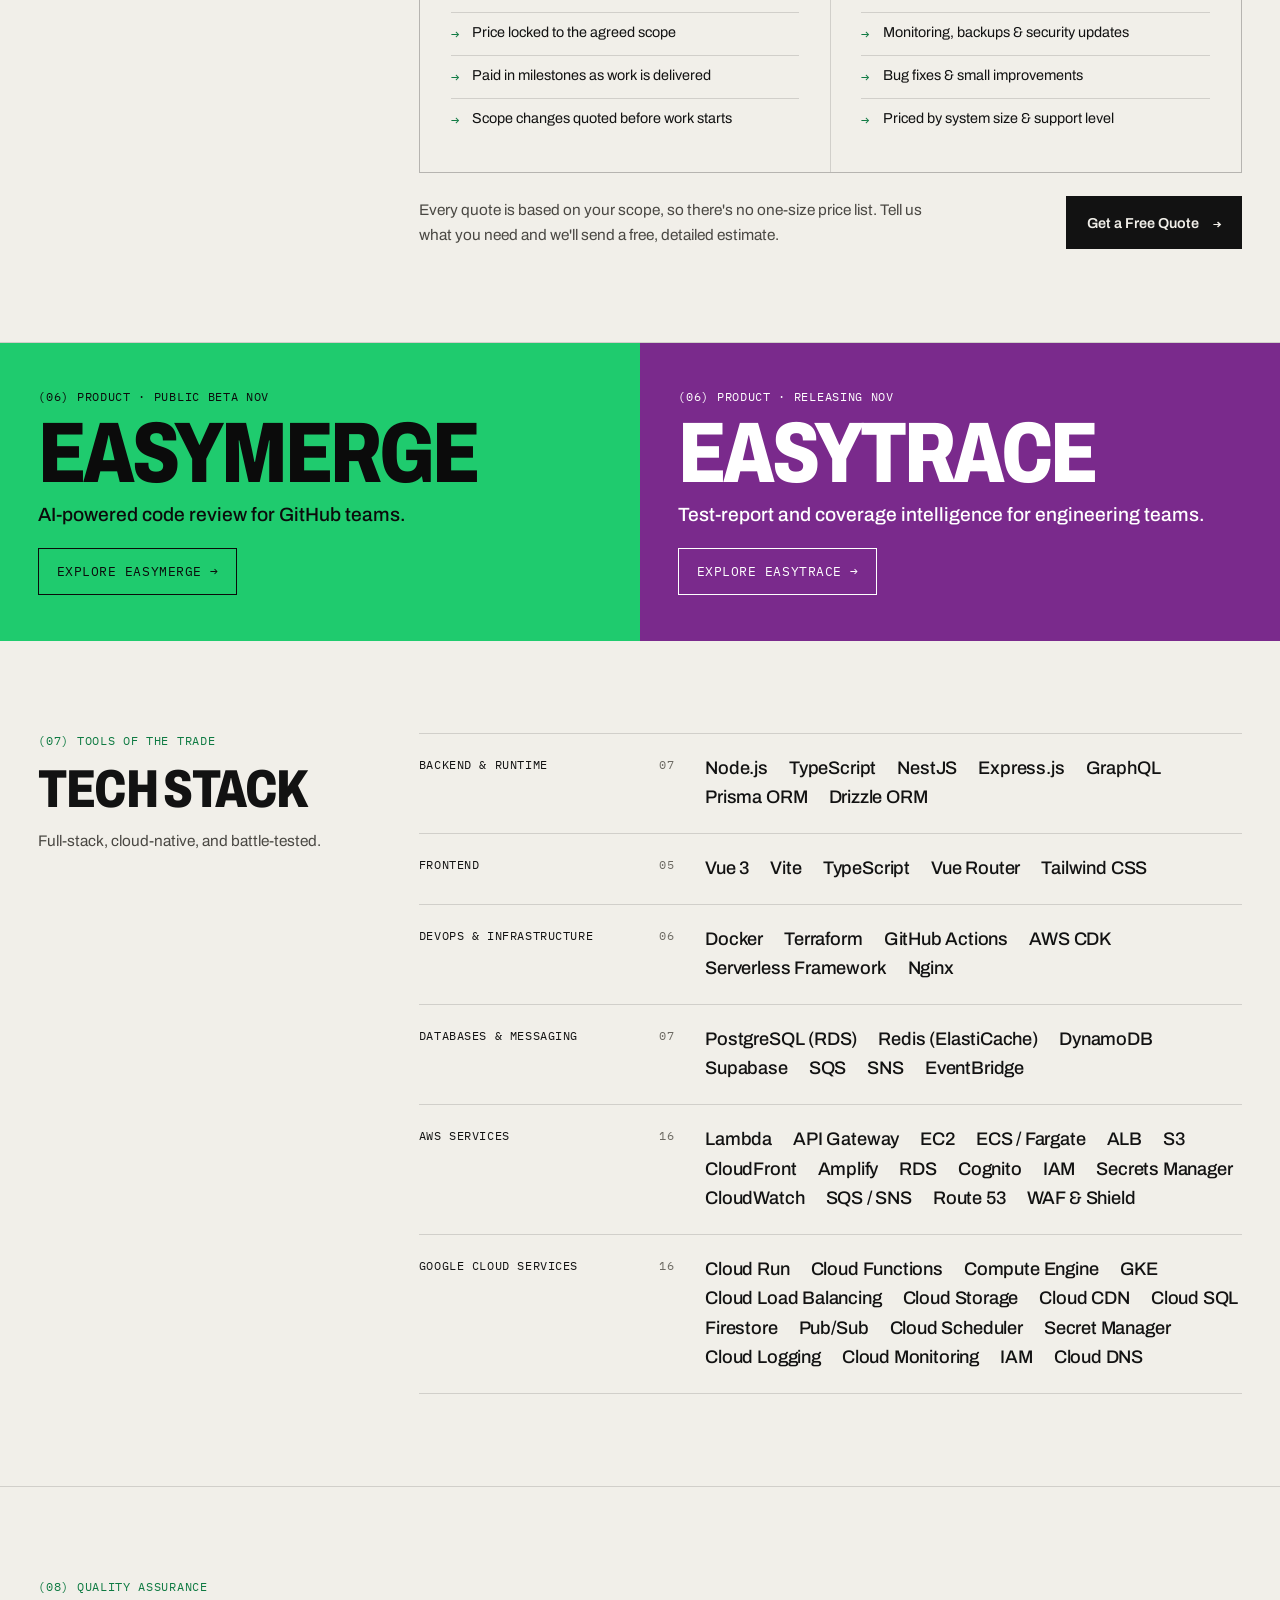
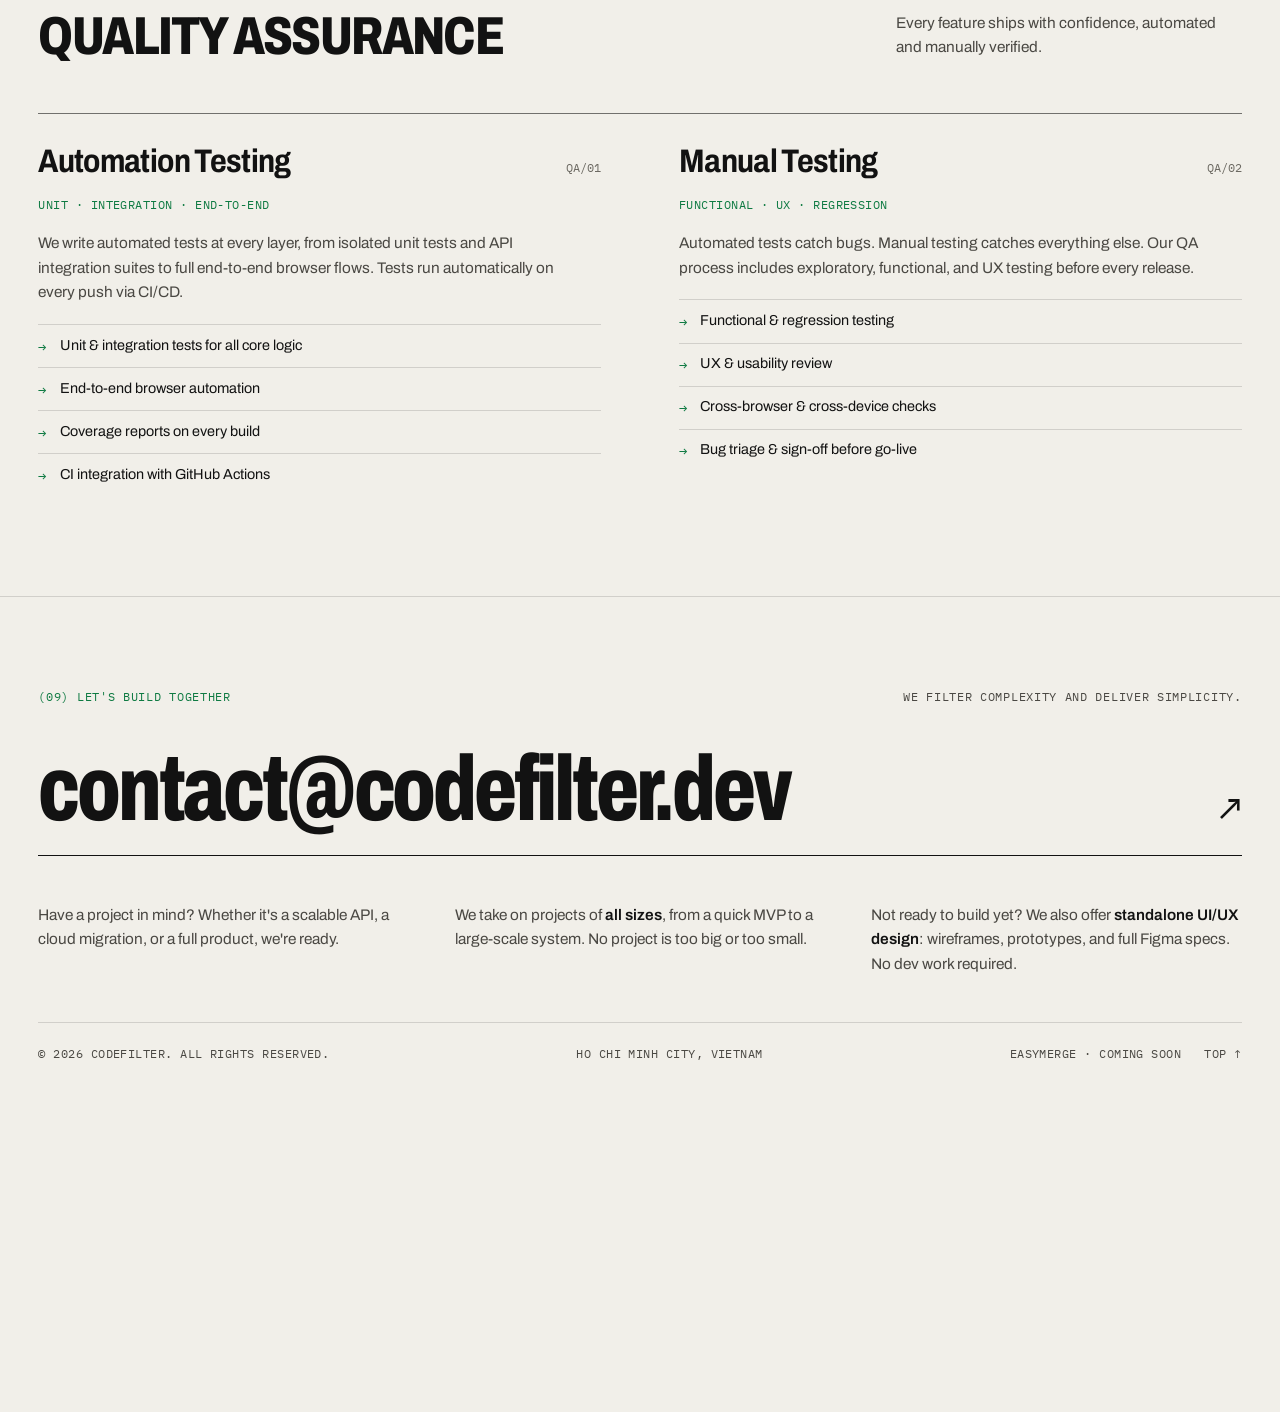
==== commit 34384c81: "feat: update products" ====
--- a/index.html
+++ b/index.html
@@ -544,17 +544,31 @@
       </div>
     </section>
 
-    <!-- ─── PRODUCT BAND ─── -->
-    <a id="product" href="products.html" class="product-band">
-      <div class="wrap product-inner">
-        <div class="product-copy">
-          <span class="mono eyebrow-plain">(06) Product · Coming Soon</span>
-          <span class="product-name">EasyMerge</span>
-          <span class="product-lede">AI-powered code review for GitHub teams.</span>
-        </div>
-        <span class="product-cta mono">Explore EasyMerge →</span>
-      </div>
-    </a>
+    <!-- ─── PRODUCTS ─── -->
+    <section id="product" class="products-showcase" aria-label="codeFilter products">
+      <div class="product-grid">
+        <a href="products.html#easymerge" class="product-band product-band--merge">
+          <div class="wrap product-inner">
+            <div class="product-copy">
+              <span class="mono eyebrow-plain">(06) Product · Public beta Nov</span>
+              <span class="product-name">EasyMerge</span>
+              <span class="product-lede">AI-powered code review for GitHub teams.</span>
+            </div>
+            <span class="product-cta mono">Explore EasyMerge →</span>
+          </div>
+        </a>
+        <a href="products.html#easytrace" class="product-band product-band--trace">
+          <div class="wrap product-inner">
+            <div class="product-copy">
+              <span class="mono eyebrow-plain">(06) Product · Releasing Nov</span>
+              <span class="product-name">EasyTrace</span>
+              <span class="product-lede">Test-report and coverage intelligence for engineering teams.</span>
+            </div>
+            <span class="product-cta mono">Explore EasyTrace →</span>
+          </div>
+        </a>
+      </div>
+    </section>
 
     <!-- ─── TECH STACK ─── -->
     <section id="stack" class="bordered">
--- a/style.css
+++ b/style.css
@@ -398,8 +398,11 @@
 .pricing-note p { flex: 1 1 320px; max-width: 560px; font-size: 16px; line-height: 1.6; color: var(--ink2); text-wrap: pretty; }
 .text-link { color: var(--accentText); border-bottom: 1px solid currentColor; }
 
-/* ─── PRODUCT BAND ─── */
+/* ─── PRODUCT SHOWCASE ─── */
+.product-grid { display: grid; grid-template-columns: repeat(2, minmax(0, 1fr)); }
 .product-band { display: block; background: var(--accent); color: var(--onAccent); }
+.product-band--merge { --product-accent: #1FCB6E; --product-on-accent: #0B0B0B; background: var(--product-accent); color: var(--product-on-accent); }
+.product-band--trace { --product-accent: #7A2A8C; --product-on-accent: #FFFFFF; background: var(--product-accent); color: var(--product-on-accent); }
 
 .product-inner {
   padding-top: 48px;
@@ -427,11 +430,11 @@
   letter-spacing: 0.04em;
   text-transform: uppercase;
   padding: 14px 18px;
-  border: 1px solid var(--onAccent);
+  border: 1px solid var(--product-on-accent, var(--onAccent));
   white-space: nowrap;
   transition: background .15s, color .15s;
 }
-.product-band:hover .product-cta { background: var(--onAccent); color: var(--accent); }
+.product-band:hover .product-cta { background: var(--product-on-accent, var(--onAccent)); color: var(--product-accent, var(--accent)); }
 
 /* ─── STACK ─── */
 .stack-row {
@@ -601,16 +604,16 @@
 .p-overview-copy h2 { font-size: clamp(46px, 5.25vw, 77px); }
 .product-tagline { max-width: 460px; font-size: 24px; font-weight: 700; font-stretch: 88%; letter-spacing: -0.02em; line-height: 1.1; }
 
-/* EasyTrace brand: matches the product dashboard's violet accent. */
+/* EasyTrace brand: matches the EasyTrace Docs logo. */
 .easytrace-detail {
-  --accent: #7c3aed;
-  --accentText: #6d28d9;
-  --hl: rgba(124, 58, 237, 0.12);
+  --accent: #7A2A8C;
+  --accentText: #7A2A8C;
+  --hl: rgba(122, 42, 140, 0.12);
 }
 :root[data-theme="dark"] .easytrace-detail {
-  --accent: #9b8cff;
-  --accentText: #b9afff;
-  --hl: rgba(155, 140, 255, 0.16);
+  --accent: #D08AE0;
+  --accentText: #D08AE0;
+  --hl: rgba(208, 138, 224, 0.16);
 }
 
 .review { flex: 1.6 1 520px; min-width: 0; border: 1px solid var(--line2); background: var(--panel); }
@@ -660,6 +663,7 @@
 @media (max-width: 960px) {
   .sticky { position: static; }
   .qa, .qa + .qa { padding-left: 0; padding-right: 0; }
+  .product-grid { grid-template-columns: 1fr; }
 }
 
 @media (max-width: 600px) {
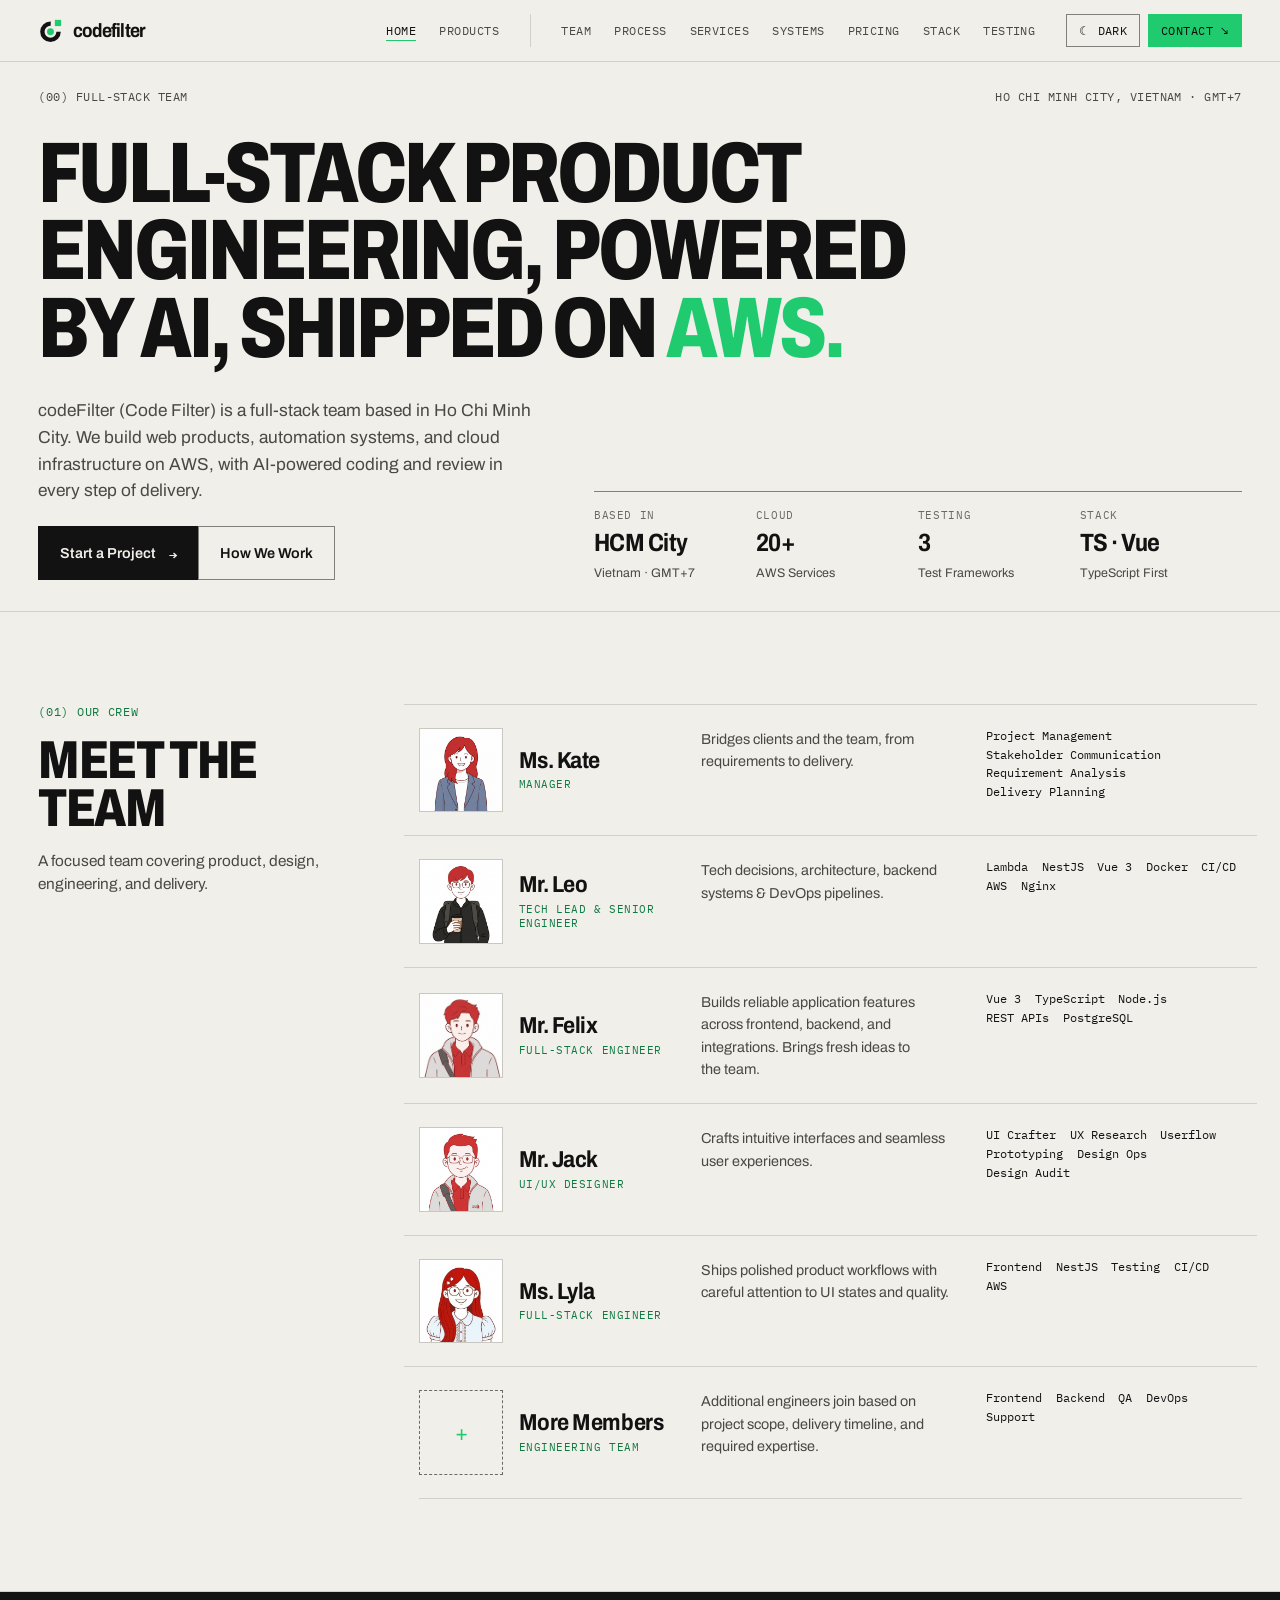
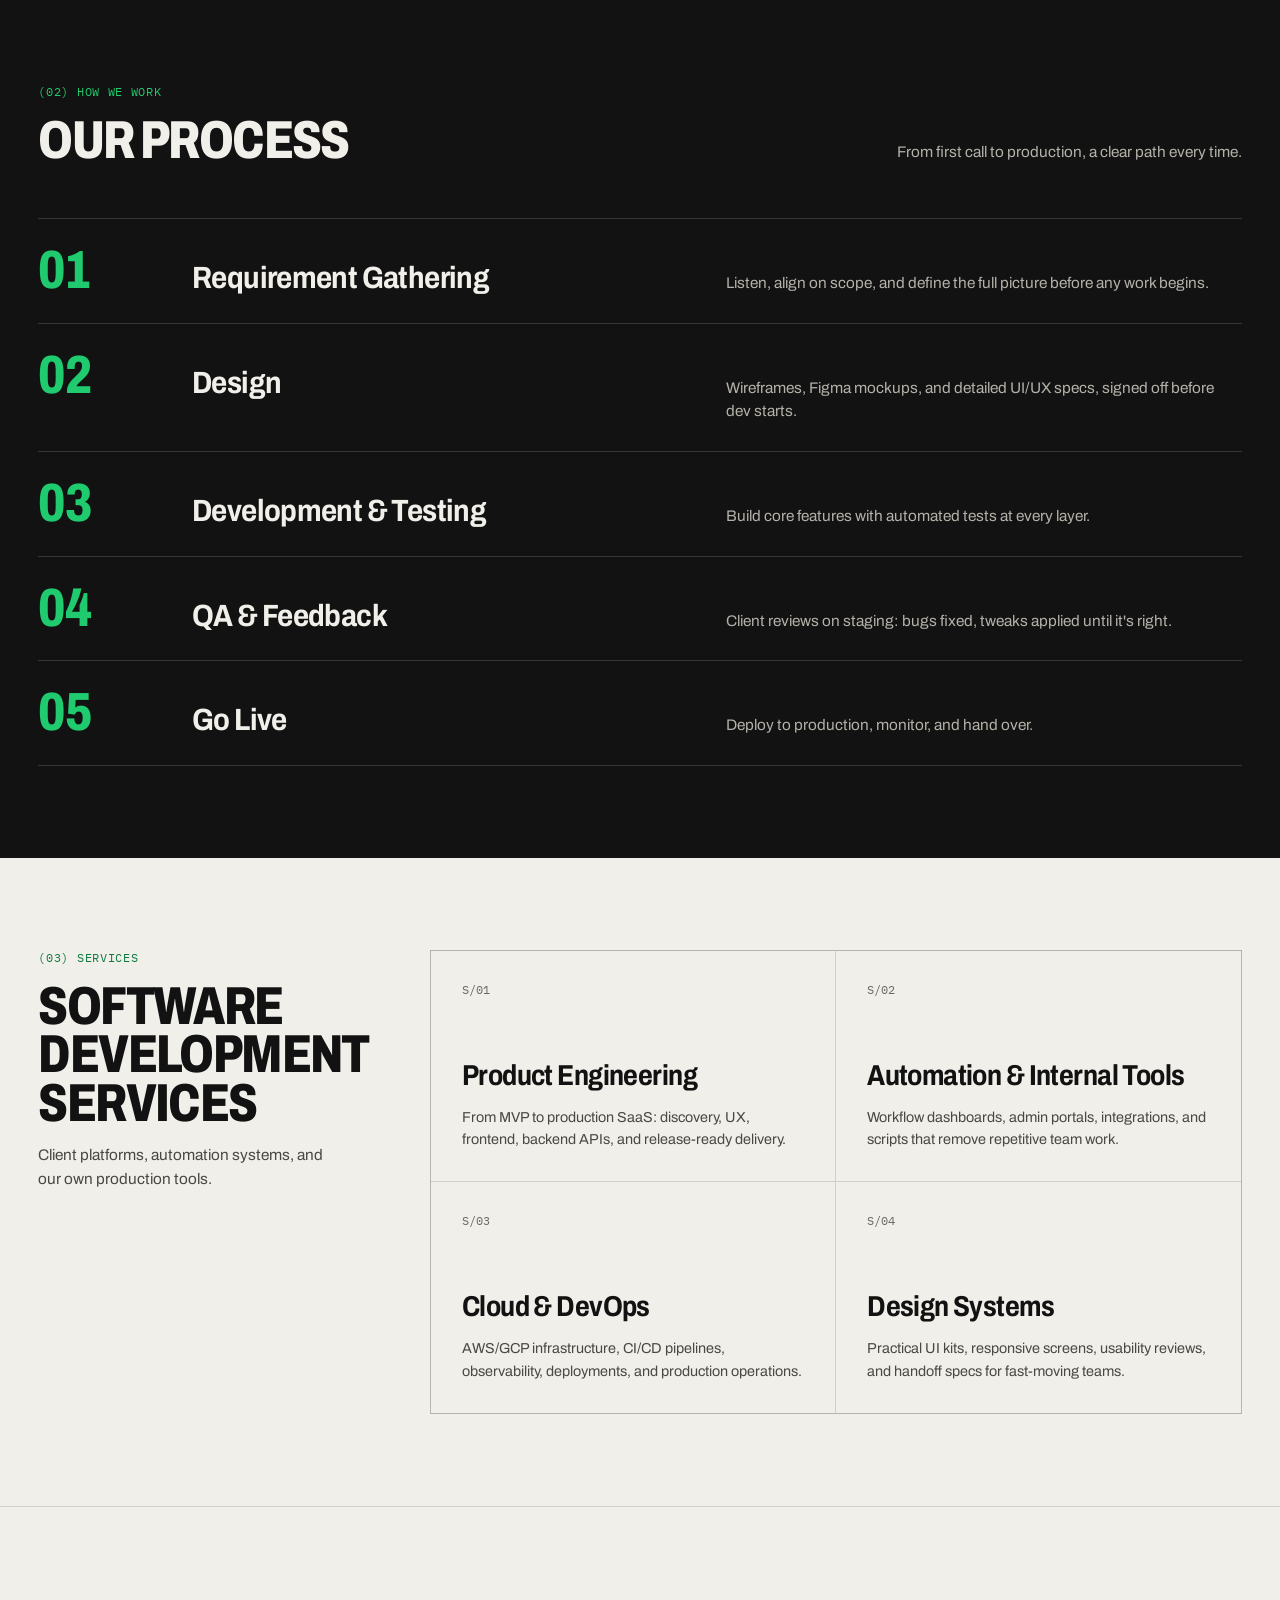
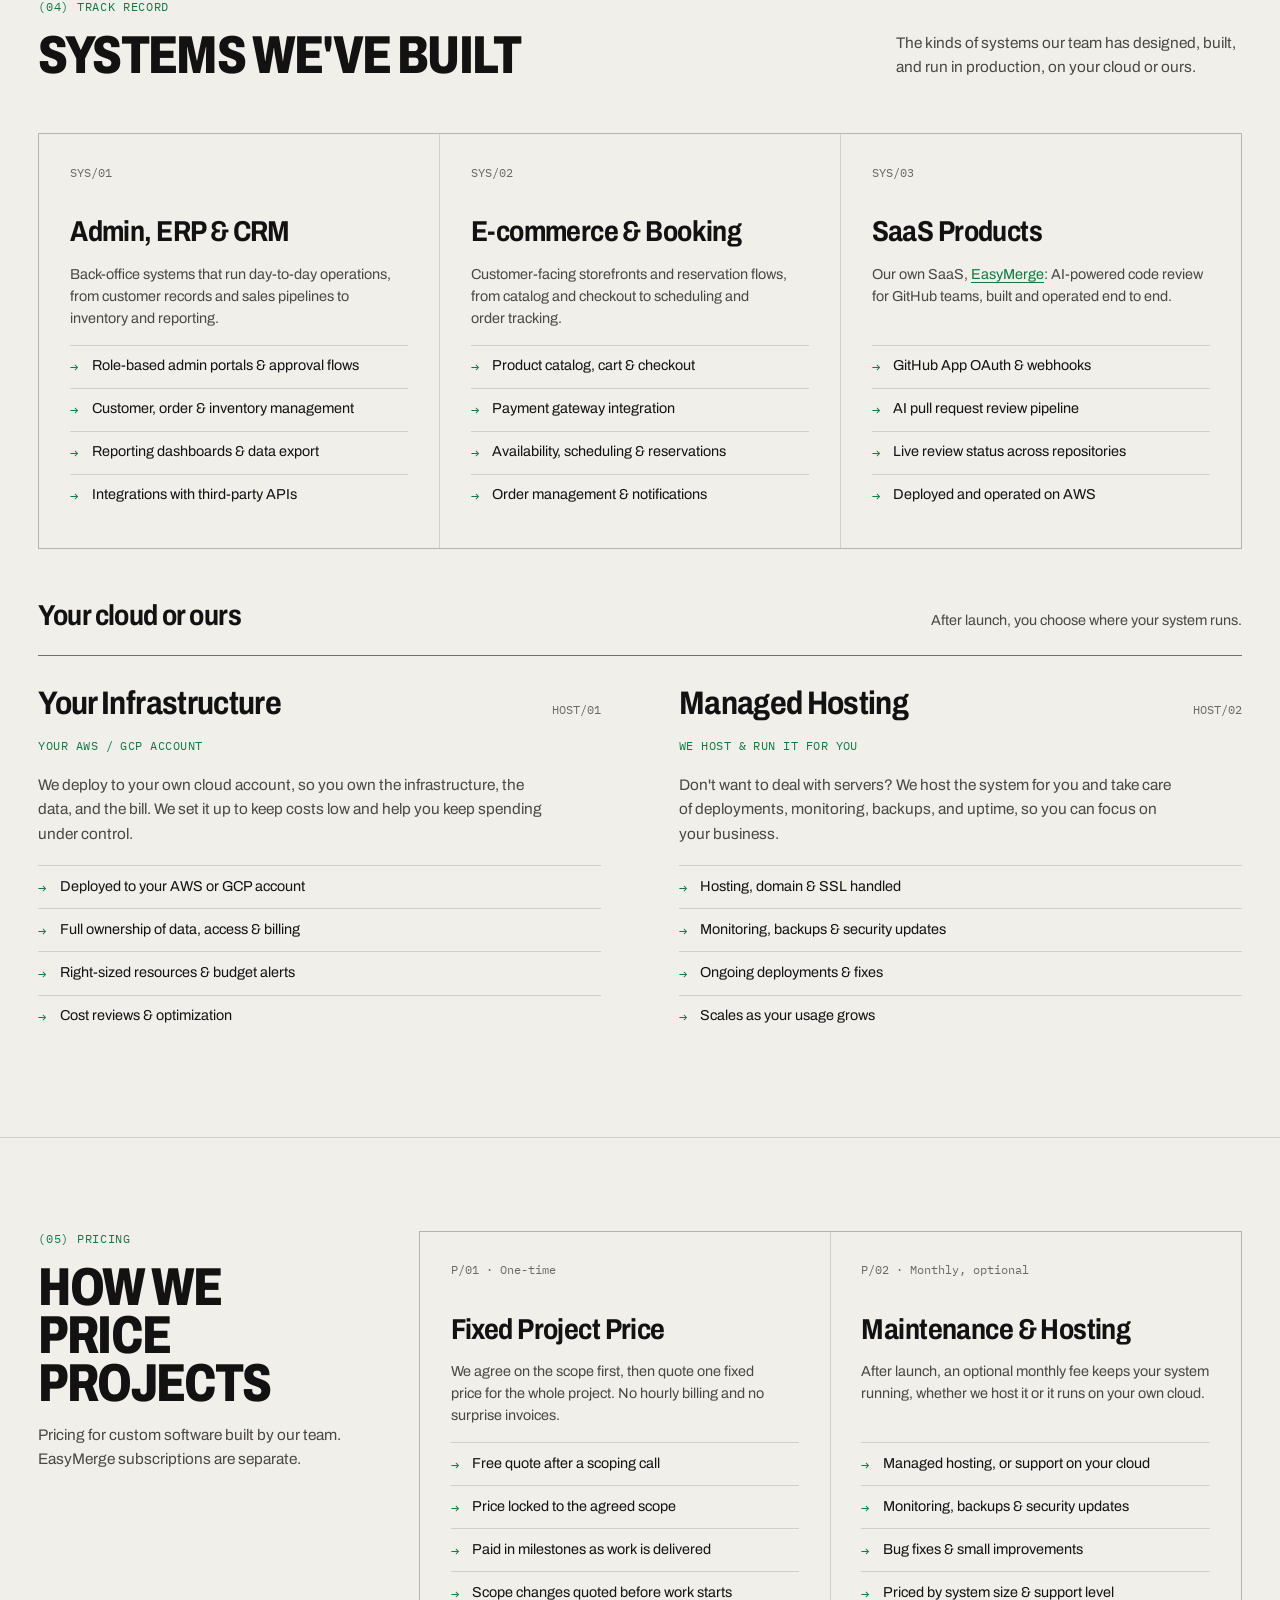
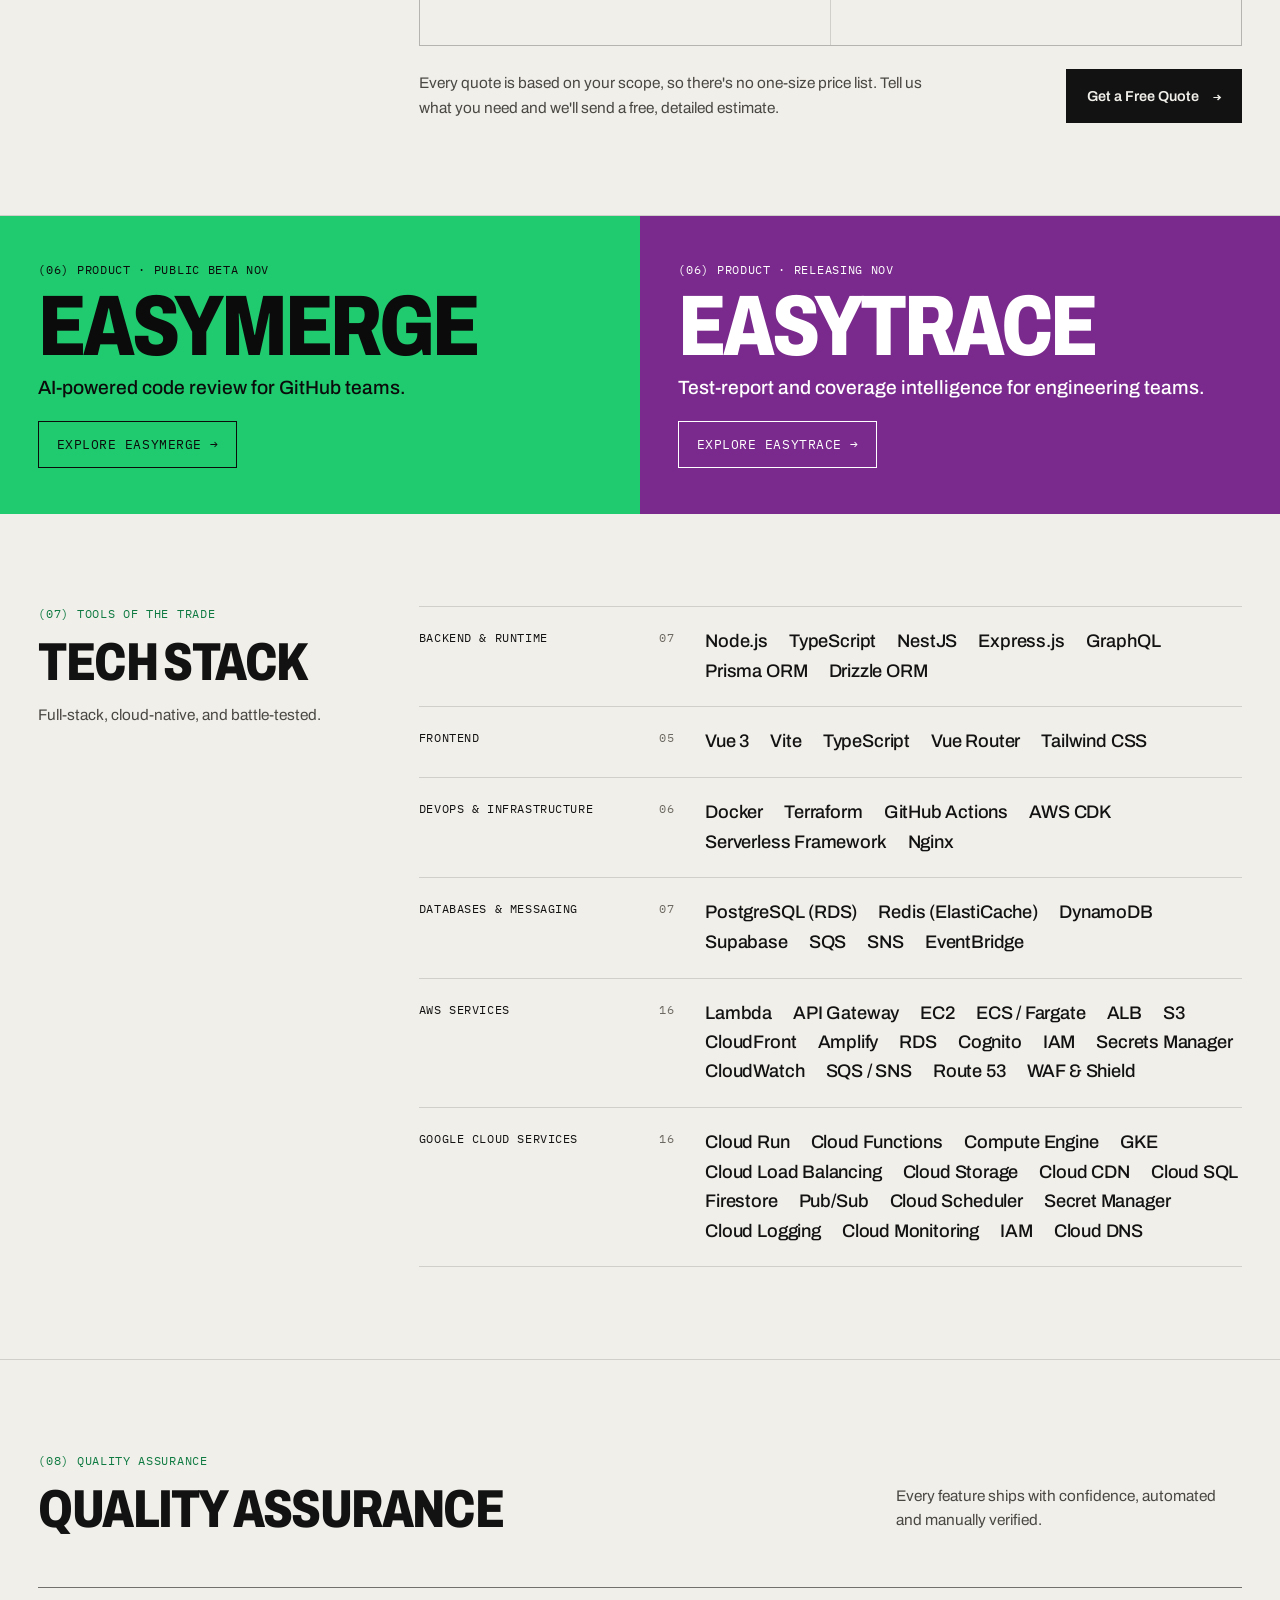
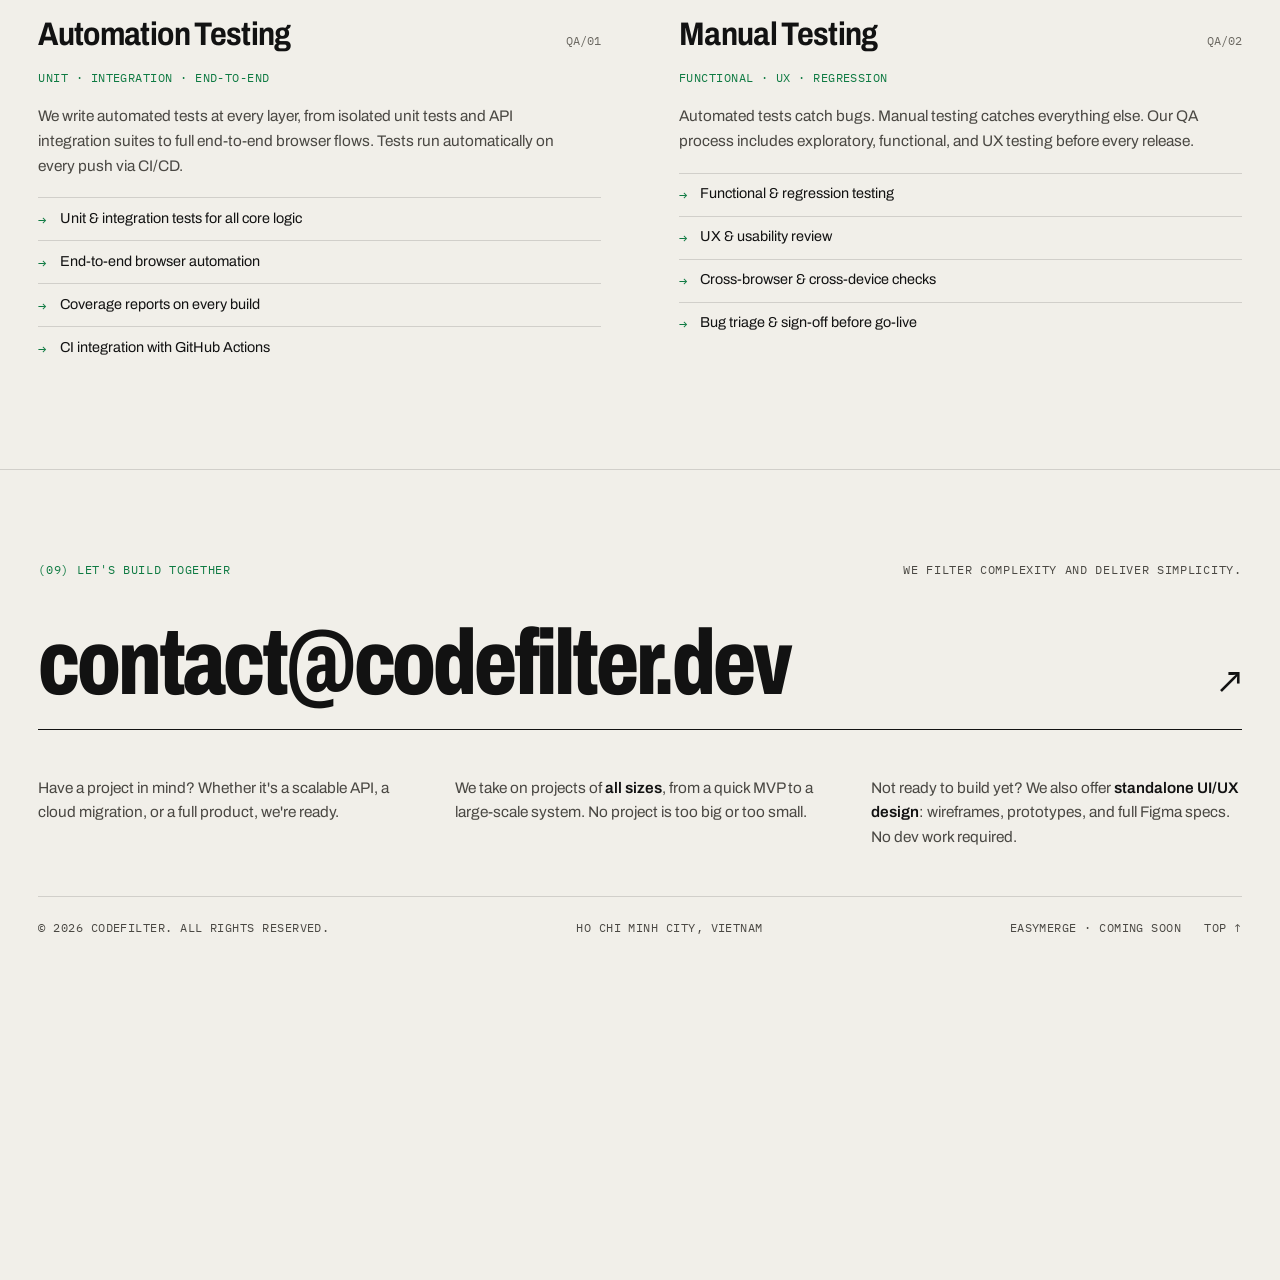
==== commit b680c774: "chore: update porfolio" ====
--- a/index.html
+++ b/index.html
@@ -277,15 +277,15 @@
           </div>
           <div class="member">
             <div class="member-id">
-              <img src="images/ryan.png" alt="Mr. Ryan, codeFilter team member" class="avatar" width="88" height="88" loading="lazy" decoding="async" />
+              <img src="images/felix.png" alt="Mr. Felix, codeFilter team member" class="avatar" width="88" height="88" loading="lazy" decoding="async" />
               <div class="member-name">
-                <h3 class="name">Mr. Ryan</h3>
-                <span class="role mono">Tech Lead &amp; Senior Engineer</span>
+                <h3 class="name">Mr. Felix</h3>
+                <span class="role mono">Full-Stack Engineer</span>
               </div>
             </div>
-            <p class="member-desc">Designs and ships scalable backend services and cloud-native features end to end.</p>
+            <p class="member-desc">Builds reliable application features across frontend, backend, and integrations. Brings fresh ideas to the team.</p>
             <div class="tags mono">
-              <span>Node.js</span><span>TypeScript</span><span>NestJS</span><span>Serverless</span><span>PostgreSQL</span><span>AWS</span>
+              <span>Vue 3</span><span>TypeScript</span><span>Node.js</span><span>REST APIs</span><span>PostgreSQL</span>
             </div>
           </div>
           <div class="member">
@@ -299,19 +299,6 @@
             <p class="member-desc">Crafts intuitive interfaces and seamless user experiences.</p>
             <div class="tags mono">
               <span>UI Crafter</span><span>UX Research</span><span>Userflow</span><span>Prototyping</span><span>Design Ops</span><span>Design Audit</span>
-            </div>
-          </div>
-          <div class="member">
-            <div class="member-id">
-              <img src="images/felix.png" alt="Mr. Felix, codeFilter team member" class="avatar" width="88" height="88" loading="lazy" decoding="async" />
-              <div class="member-name">
-                <h3 class="name">Mr. Felix</h3>
-                <span class="role mono">Full-Stack Engineer</span>
-              </div>
-            </div>
-            <p class="member-desc">Builds reliable application features across frontend, backend, and integrations.</p>
-            <div class="tags mono">
-              <span>Vue 3</span><span>TypeScript</span><span>Node.js</span><span>REST APIs</span><span>PostgreSQL</span>
             </div>
           </div>
           <div class="member">
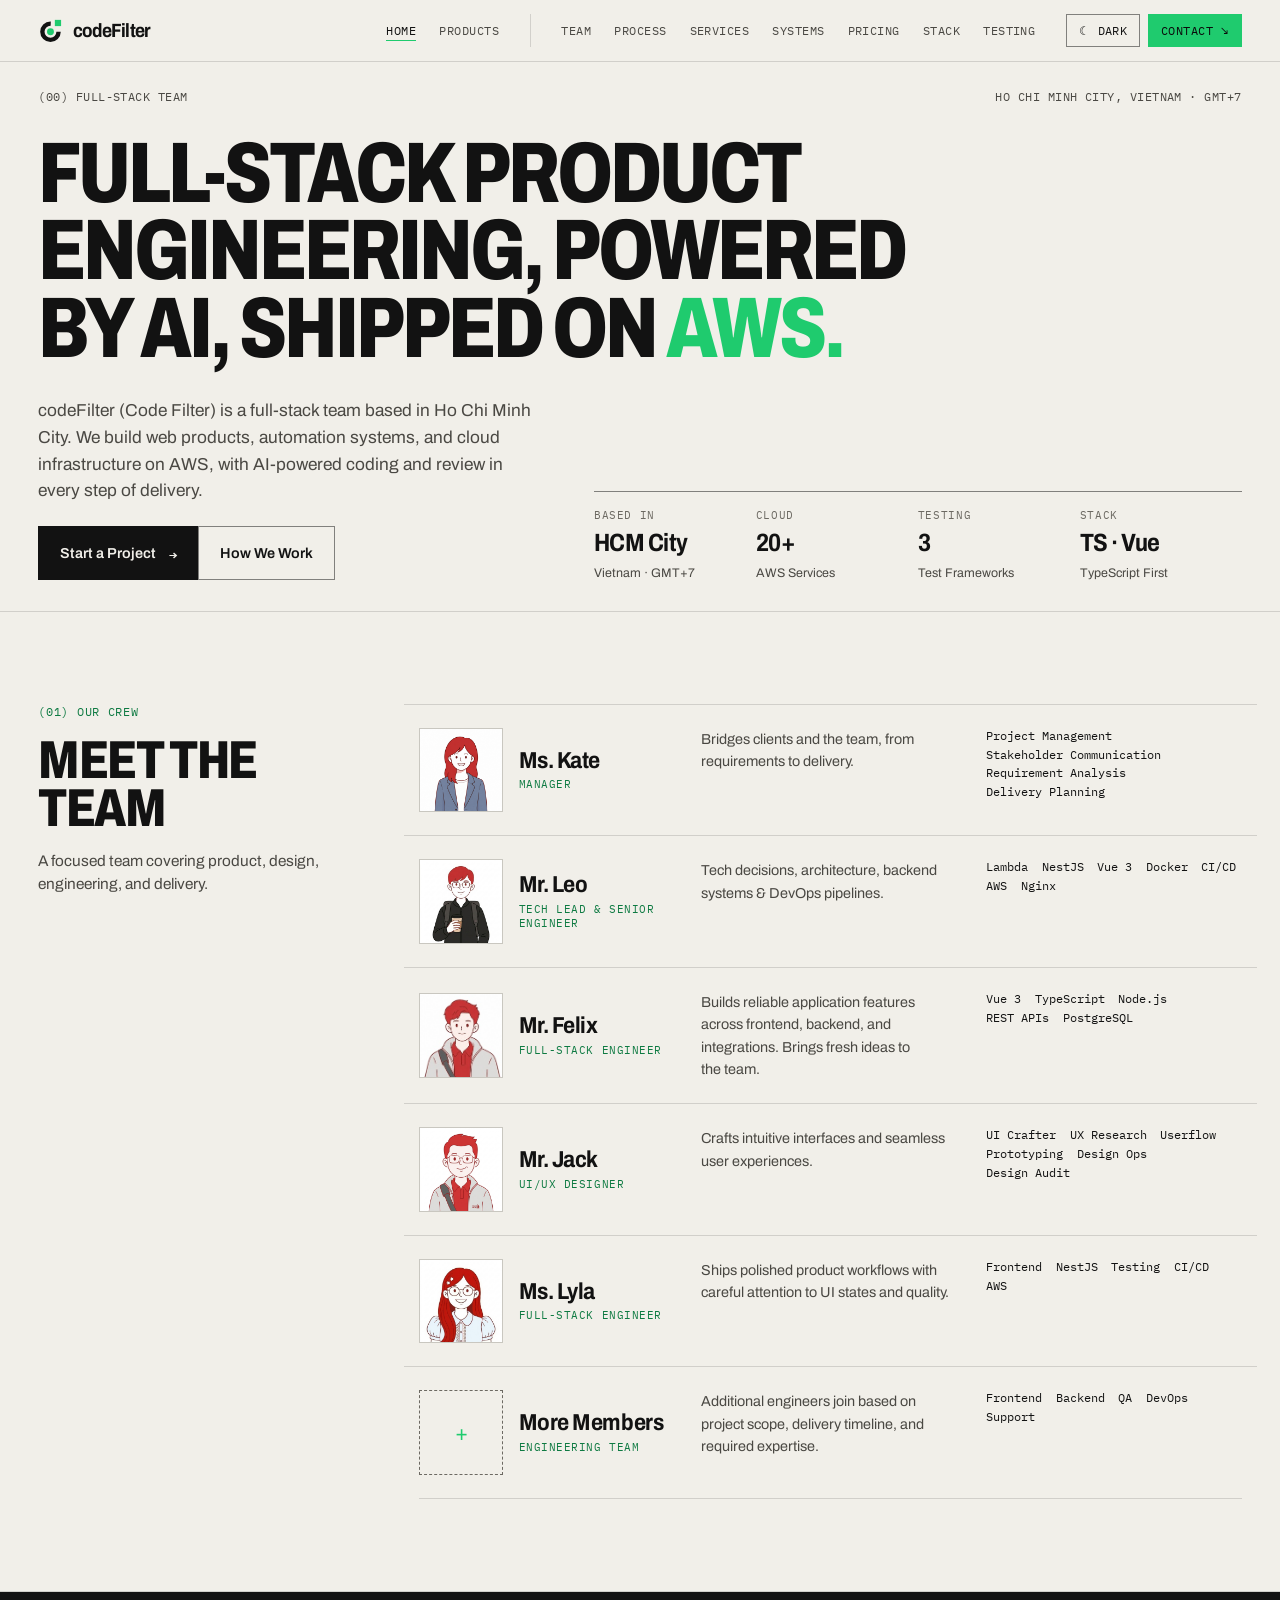
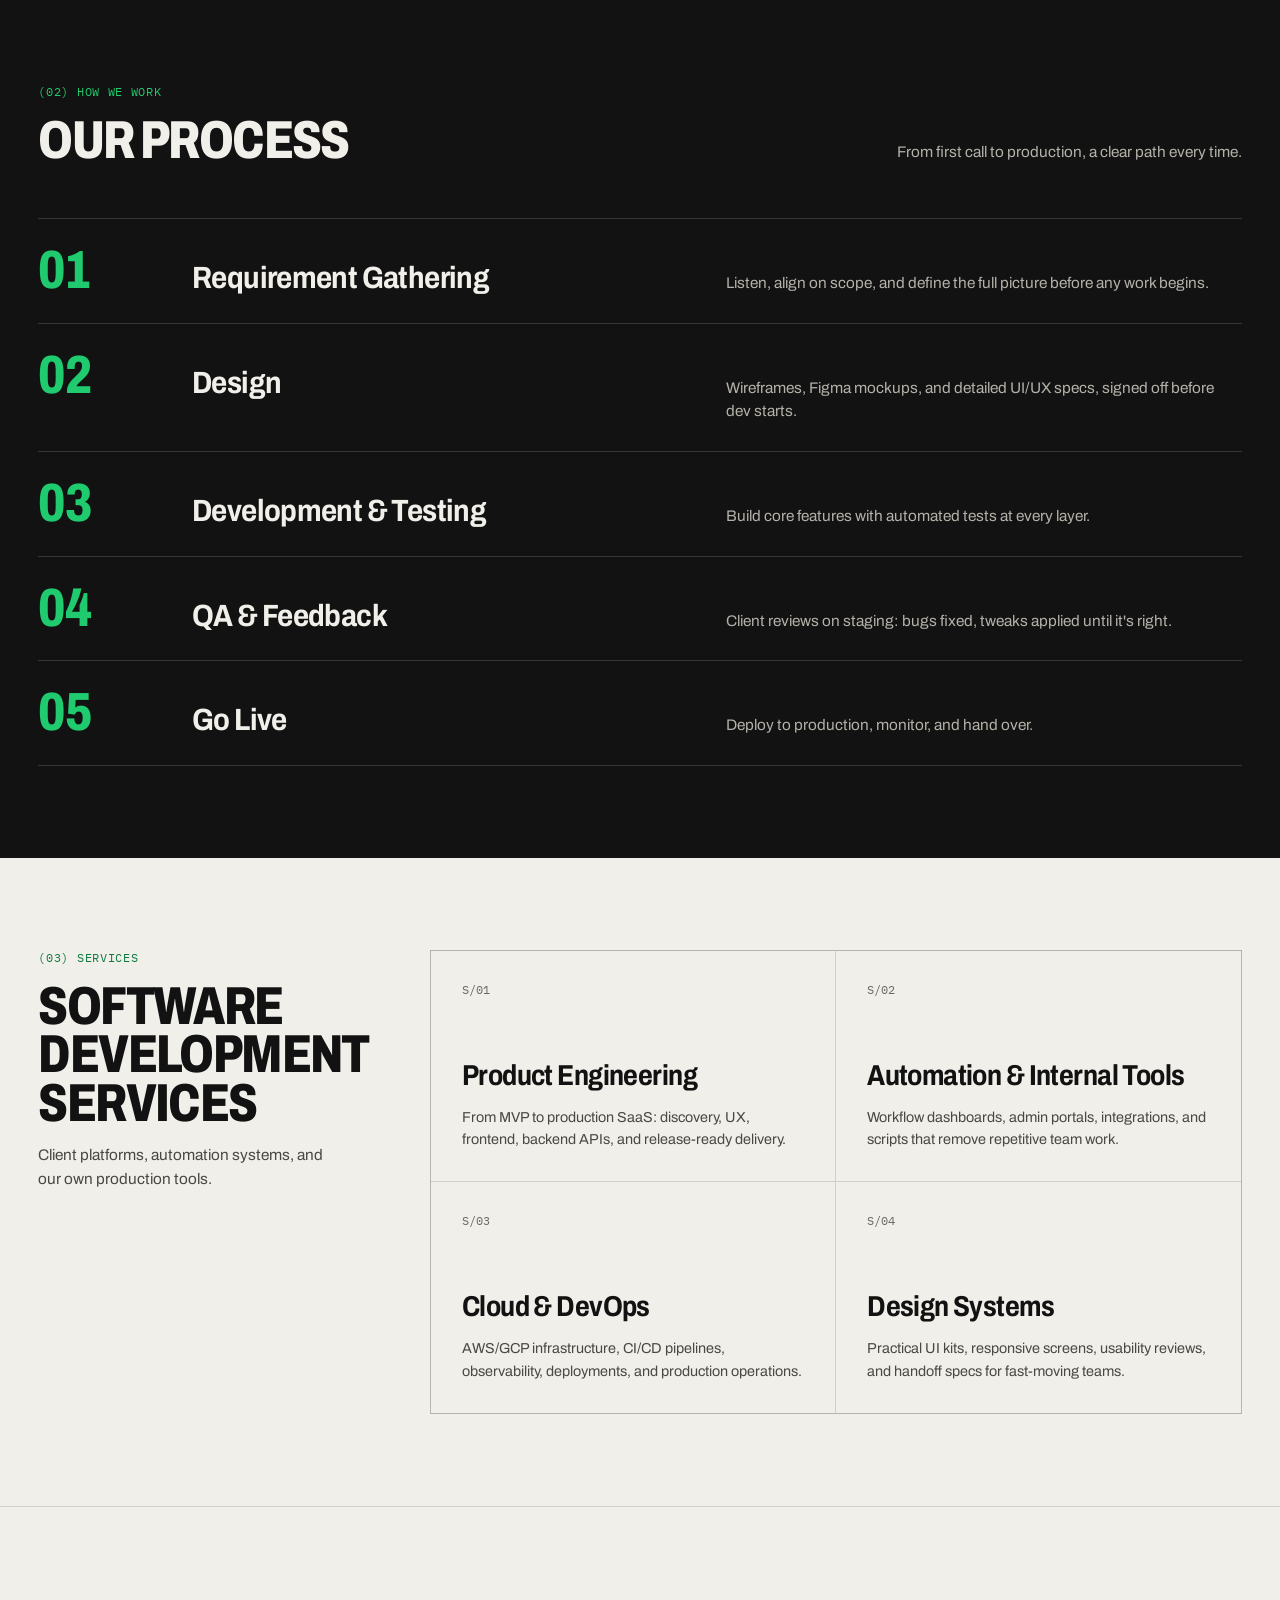
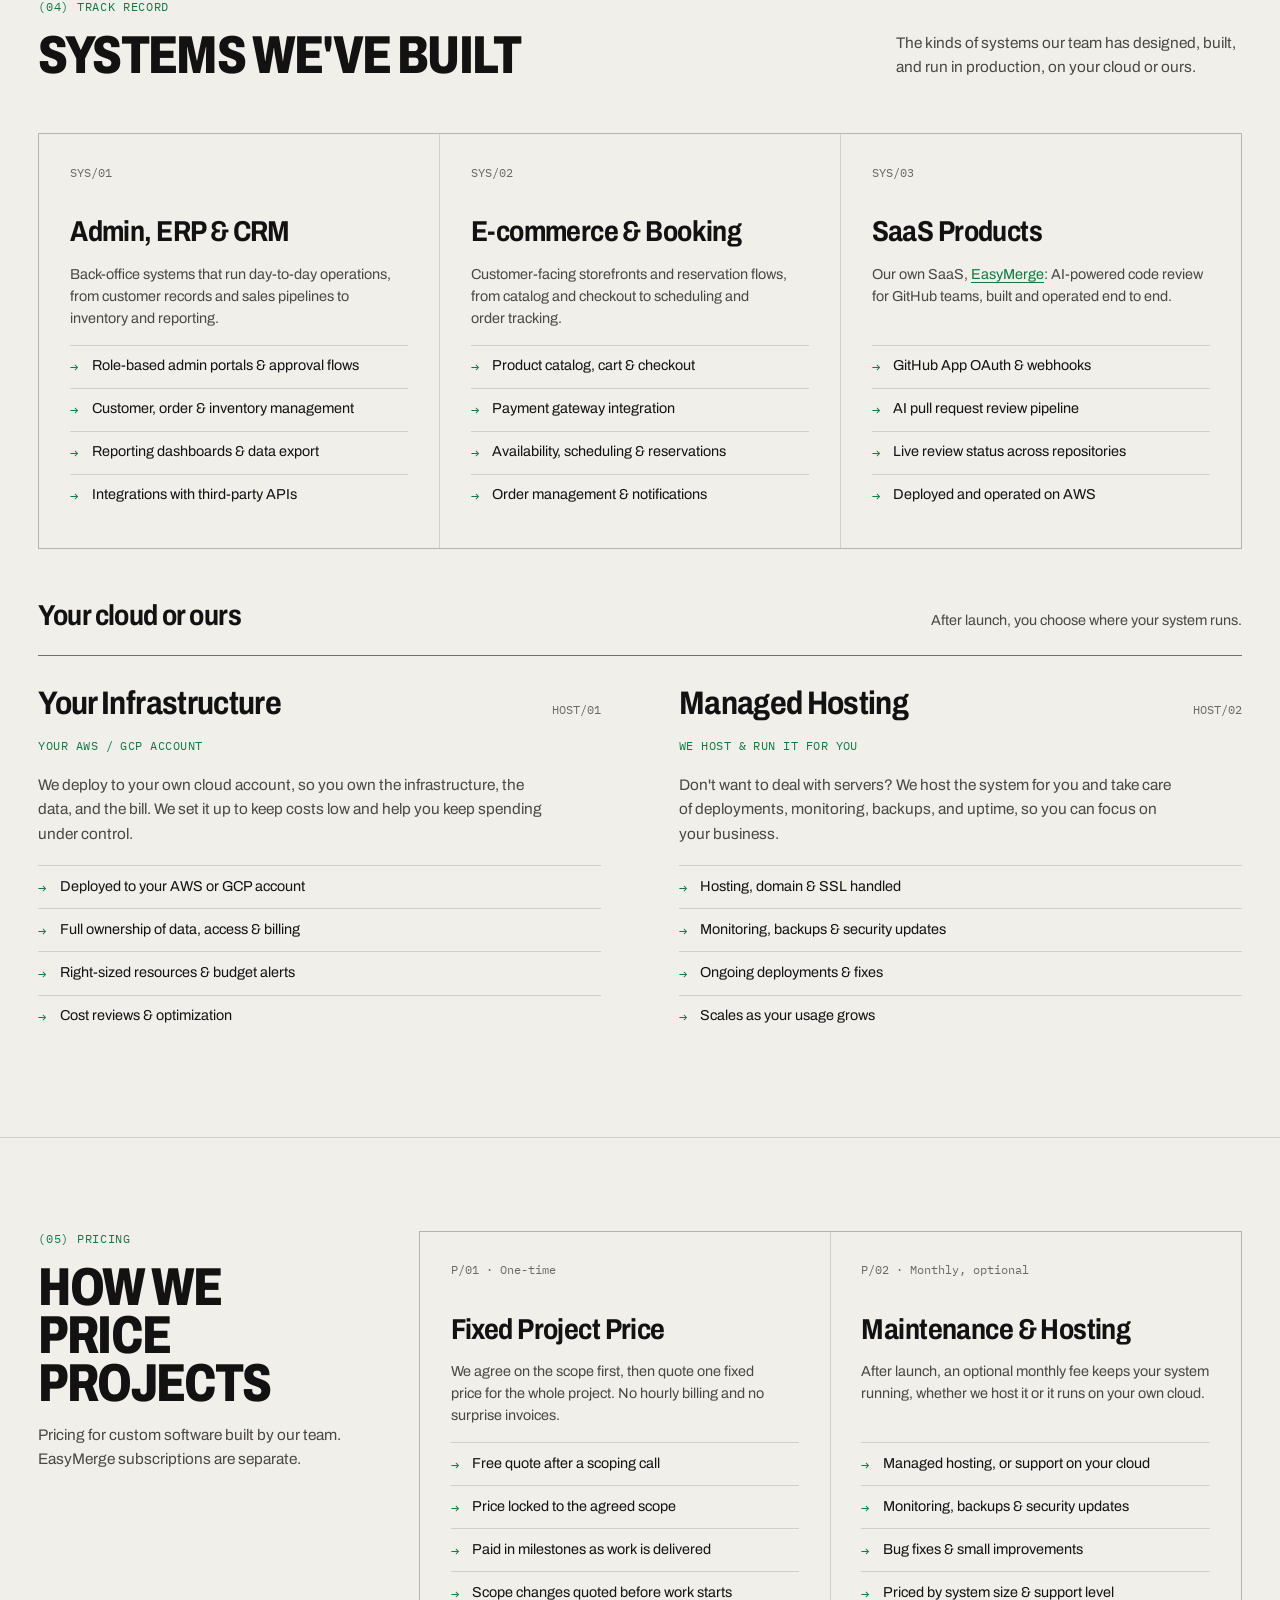
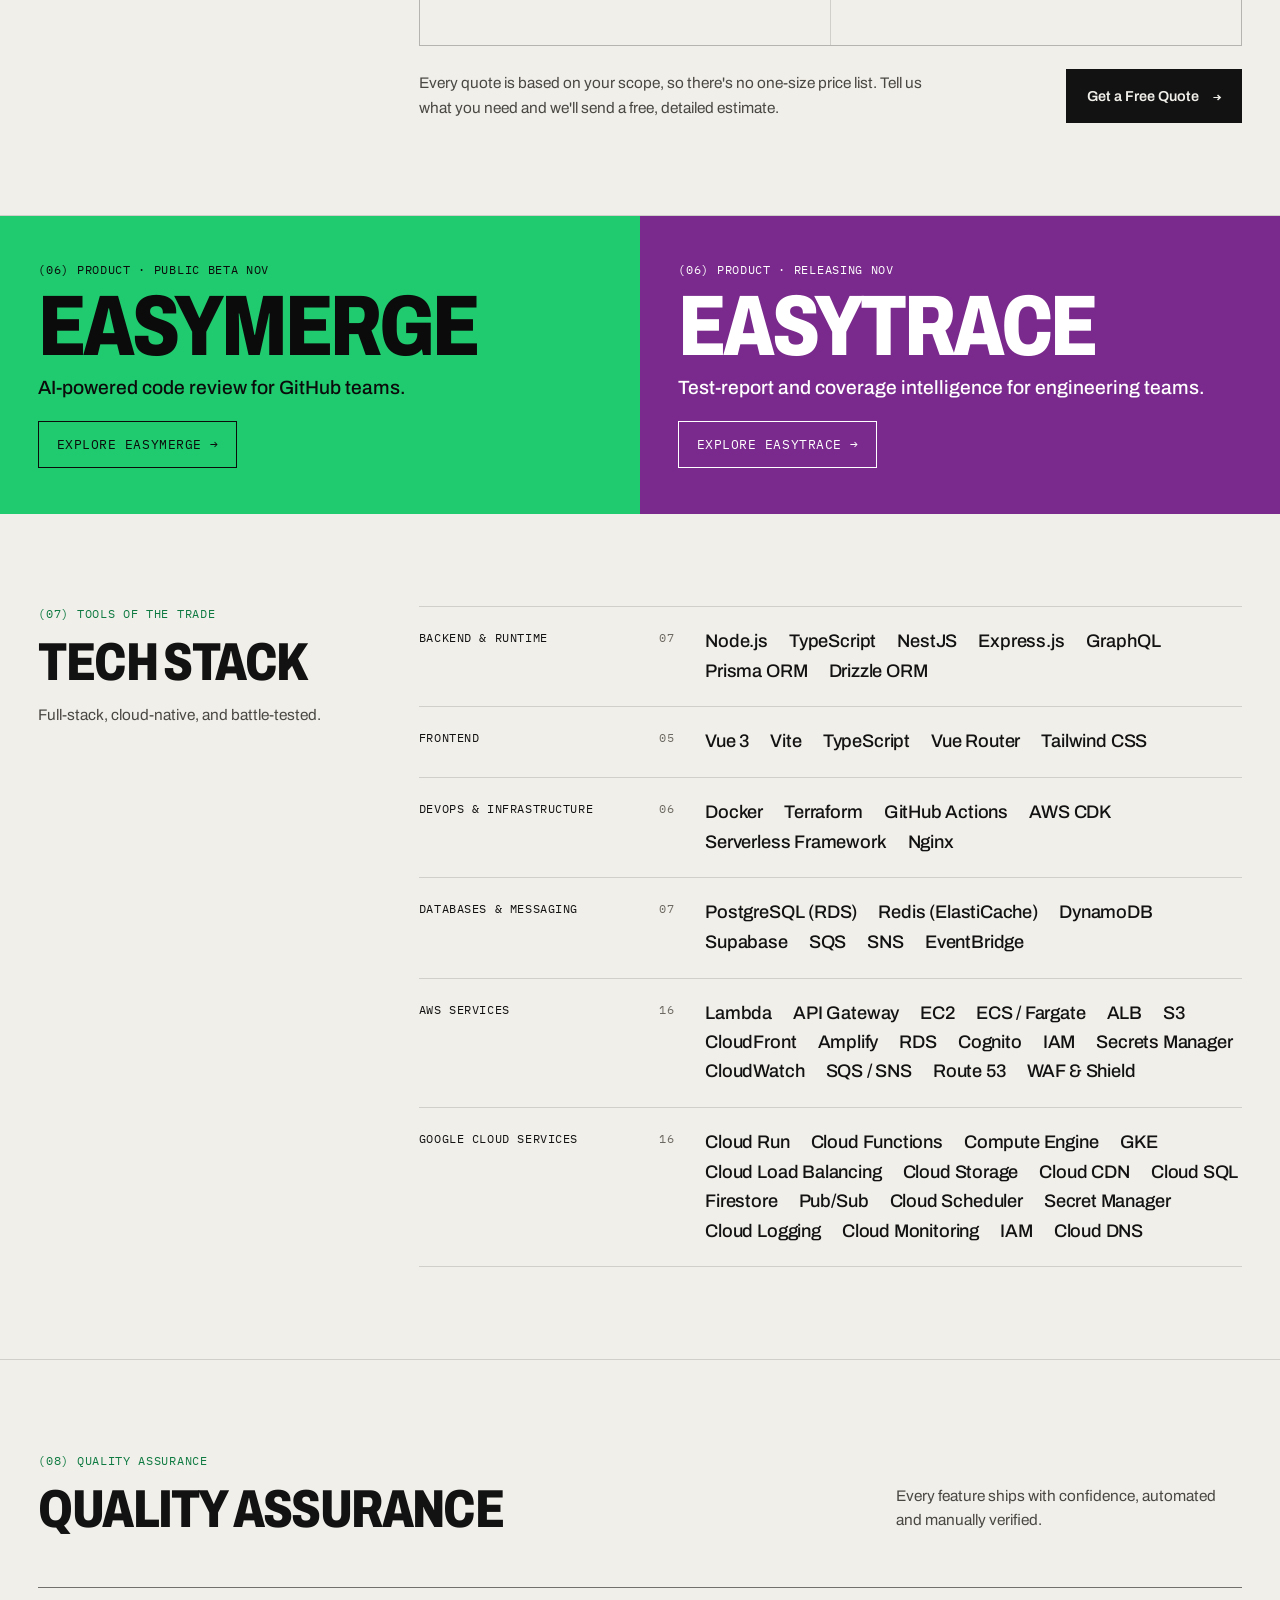
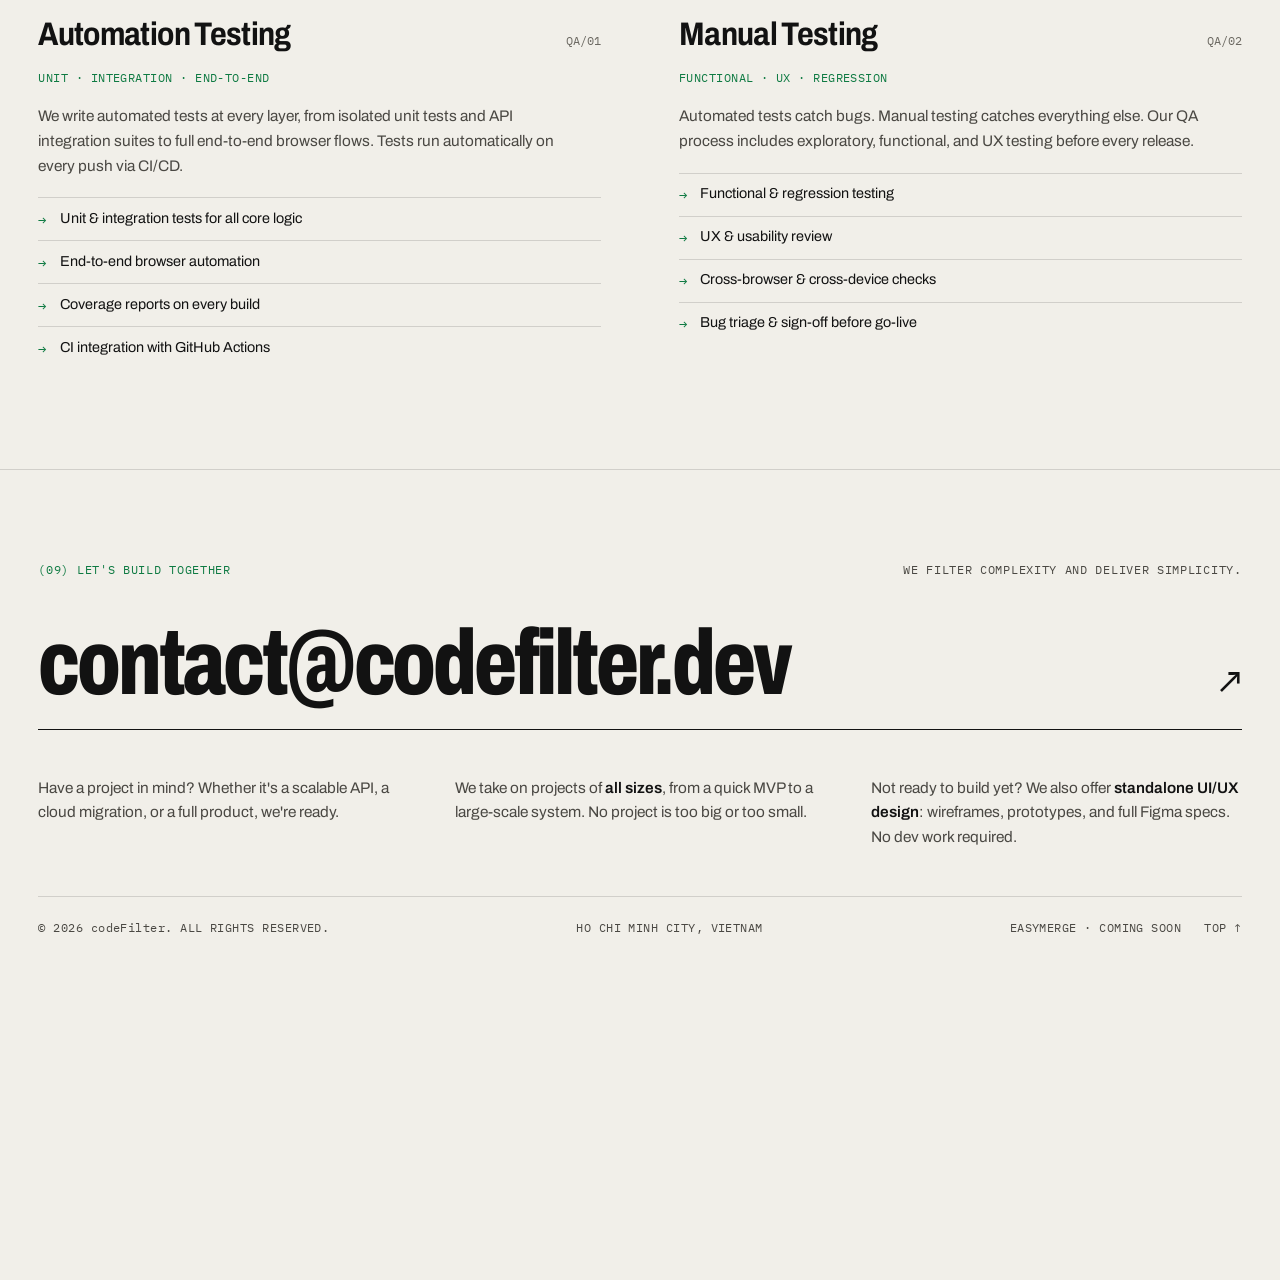
==== commit 5ce7c5df: "fix: align wordmark to "codeFilter" casing - Header brand name and footer copyright now read "codeFi" ====
--- a/index.html
+++ b/index.html
@@ -171,7 +171,7 @@
           <circle cx="20" cy="22" r="5.5" fill="var(--accent)"></circle>
           <rect x="27" y="3" width="10" height="10" fill="var(--accent)"></rect>
         </svg>
-        <span class="brand-name">codefilter</span>
+        <span class="brand-name">codeFilter</span>
       </a>
       <nav class="nav mono">
         <div class="nav-pages">
@@ -672,7 +672,7 @@
           full Figma specs. No dev work required.</p>
       </div>
       <div class="footer-bottom mono">
-        <span>© 2026 codefilter. All rights reserved.</span>
+        <span>© 2026 <span class="brand-word">codeFilter</span>. All rights reserved.</span>
         <span>Ho Chi Minh City, Vietnam</span>
         <div class="footer-links">
           <a href="products.html">EasyMerge · Coming Soon</a>
--- a/style.css
+++ b/style.css
@@ -113,6 +113,7 @@
 }
 
 .brand { display: flex; align-items: center; gap: 10px; }
+.brand-word { text-transform: none; }
 .brand-name { font-weight: 700; font-size: 20px; letter-spacing: -0.04em; font-stretch: 88%; }
 
 .nav {
